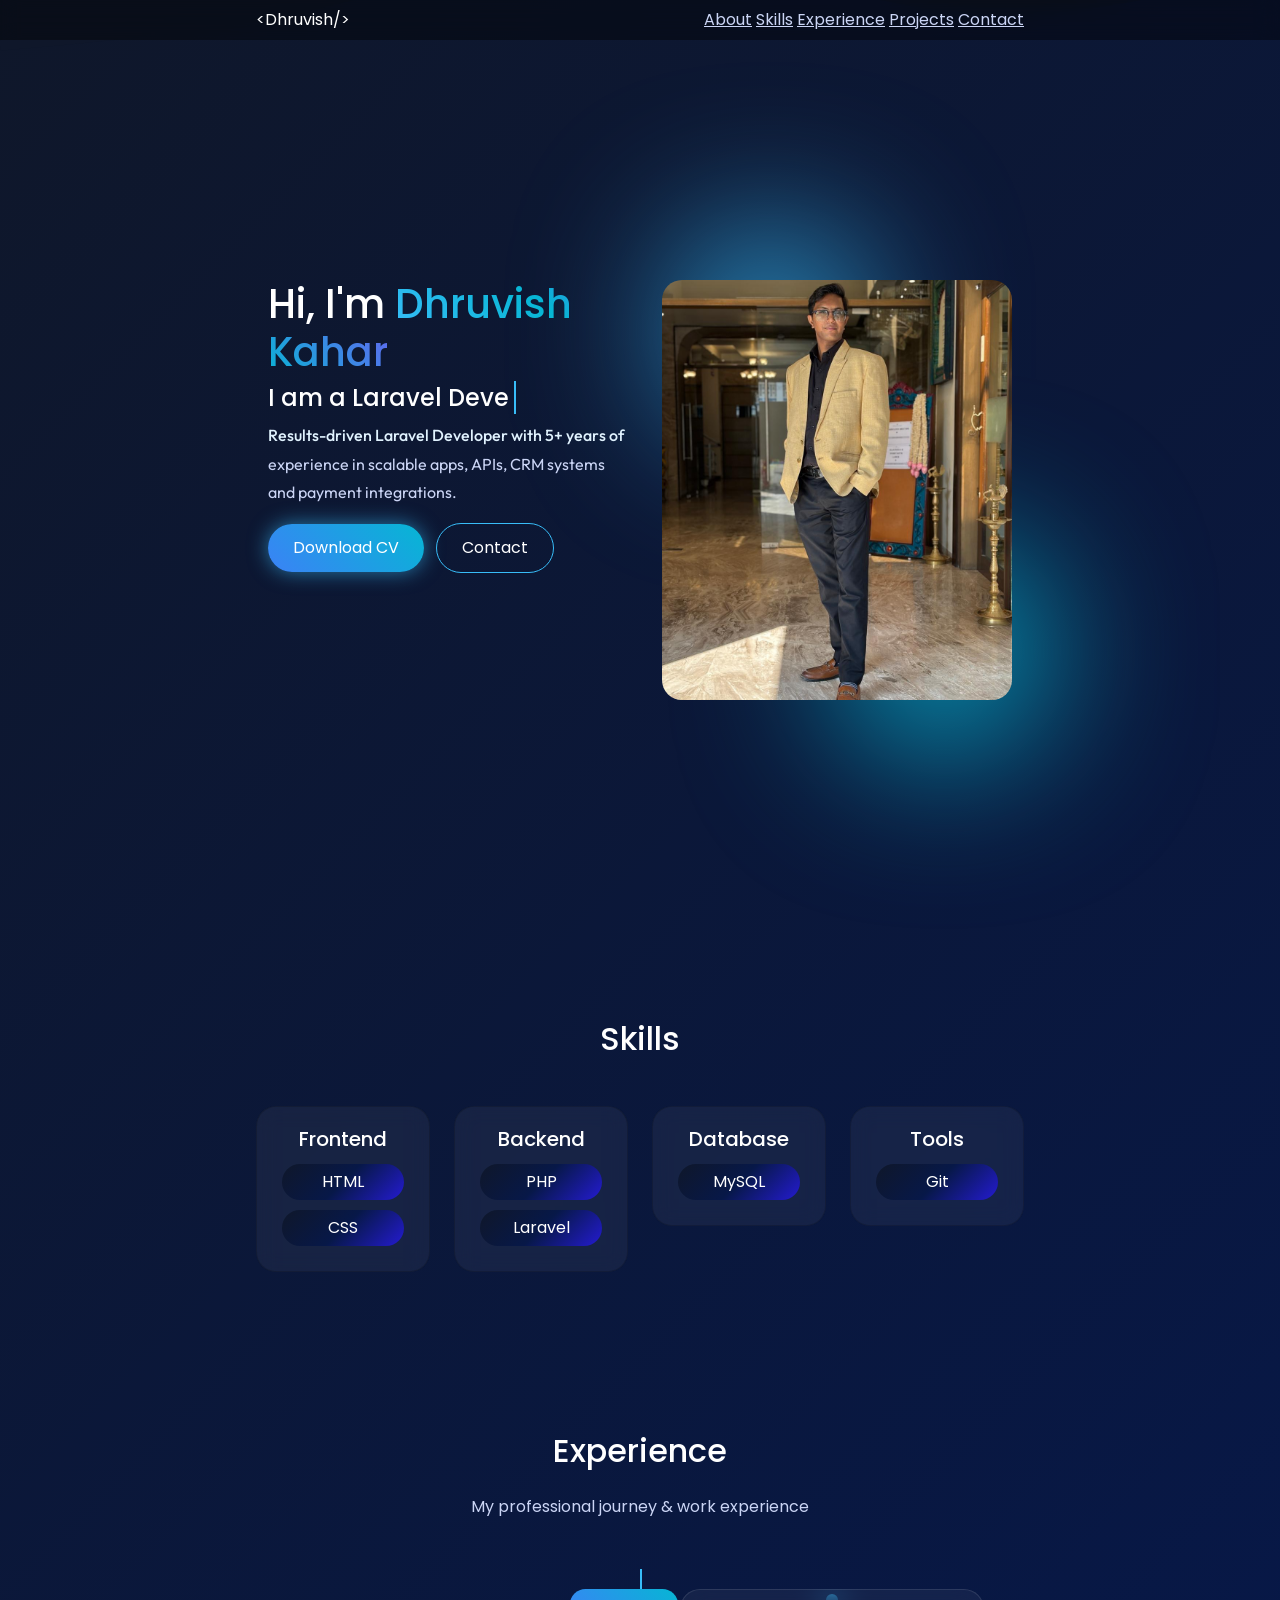
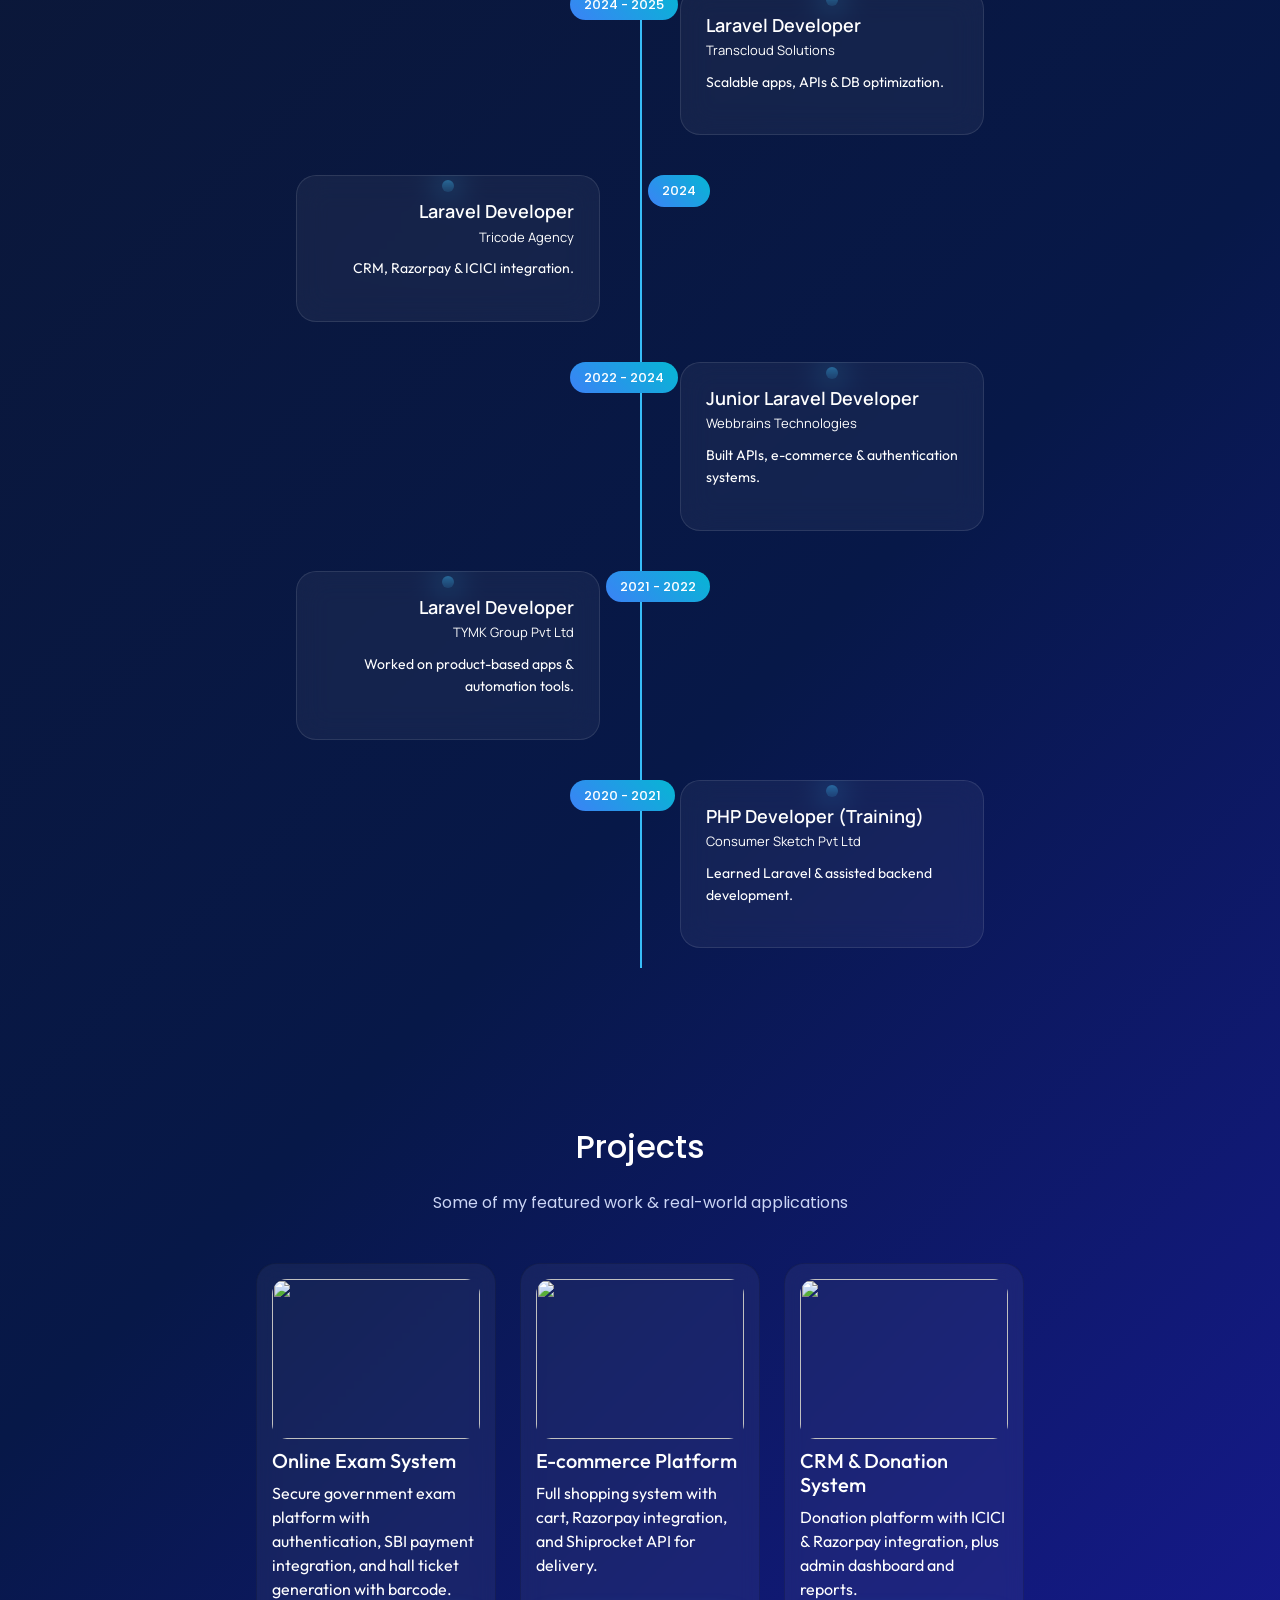
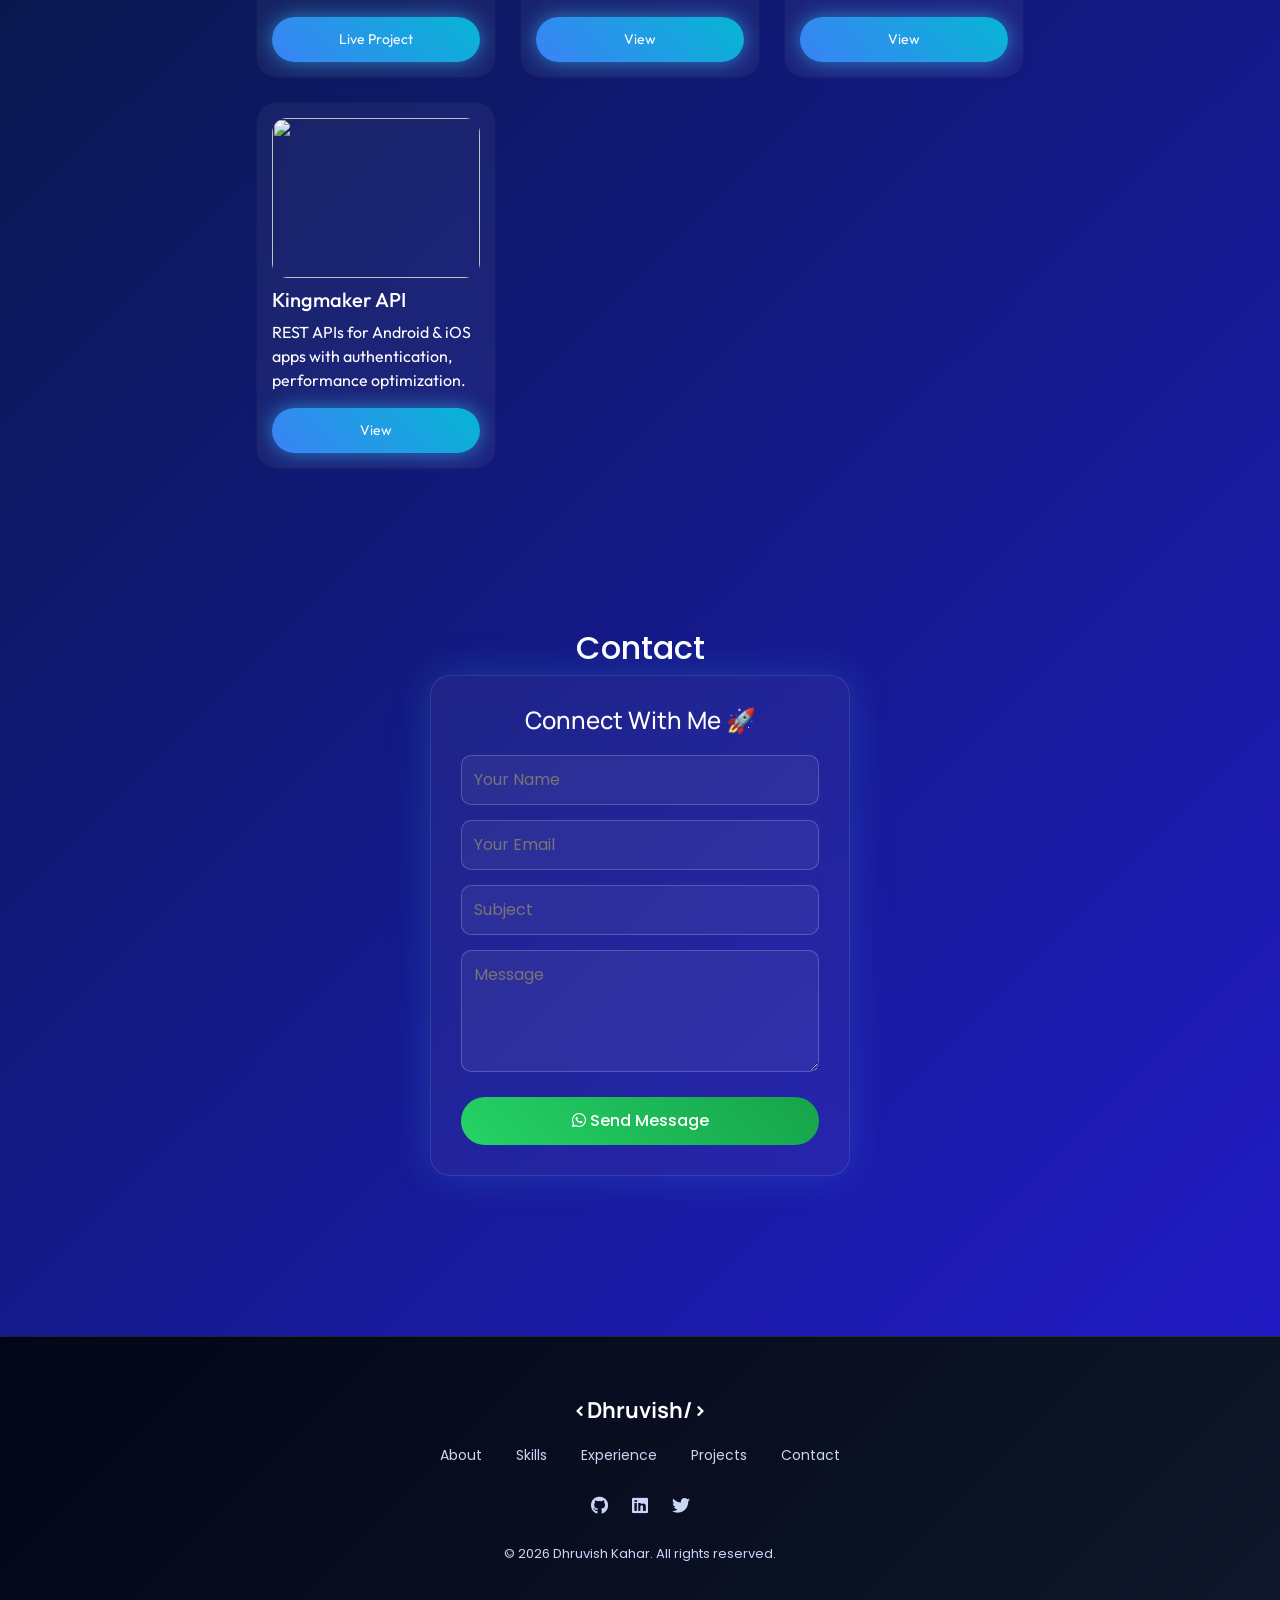
==== index.html @ 8d4c62a7 "Initial commit Created from https://vercel.com/new" ====
<!doctype html>
<html lang="en">
  <head>
    <meta charset="UTF-8" />
    <meta name="viewport" content="width=device-width, initial-scale=1.0" />
    <title>Dhruvish Kahar Portfolio</title>

    <link
      href="https://cdn.jsdelivr.net/npm/bootstrap@5.3.0/dist/css/bootstrap.min.css"
      rel="stylesheet"
    />
    <link
      href="https://fonts.googleapis.com/css2?family=Poppins:wght@300;400;600;700&family=Outfit:wght@300;400;500&display=swap"
      rel="stylesheet"
    />
    <link
      href="https://cdnjs.cloudflare.com/ajax/libs/font-awesome/6.5.0/css/all.min.css"
      rel="stylesheet"
    />
    <link
      href="https://fonts.googleapis.com/css2?family=Outfit:wght@300;400;600&family=Manrope:wght@400;600&display=swap"
      rel="stylesheet"
    />

    <style>
      /* SCROLLBAR */
      ::-webkit-scrollbar {
        width: 10px;
      }
      ::-webkit-scrollbar-track {
        background: #0f172a;
      }
      ::-webkit-scrollbar-thumb {
        background: linear-gradient(180deg, #38bdf8, #06b6d4);
        border-radius: 10px;
      }
      /* FORCE ALL TEXT WHITE */
      body,
      h1,
      h2,
      h3,
      h4,
      h5,
      h6,
      p,
      span,
      small,
      a {
        color: #ffffff !important;
      }

      /* Paragraph soft white */
      p {
        color: #cbd5f5 !important;
      }

      /* Small text (company etc) */
      small {
        color: #a5b4fc !important;
      }

      /* Links */
      a {
        color: #cbd5f5 !important;
      }

      a:hover {
        color: #38bdf8 !important;
      }

      /* Buttons text fix */
      button {
        color: #fff !important;
      }

      /* Bootstrap override */
      .card,
      .card * {
        color: #fff !important;
      }

      /* Skills tag */
      .skill-tag {
        color: #fff !important;
      }

      body {
        font-family: "Poppins", sans-serif;
        background: linear-gradient(135deg, #0f172a, #071848, #241bd1);
        color: #fff;
      }

      #particles-js {
        position: fixed;
        width: 100%;
        height: 100%;
        z-index: -1;
      }

      .content {
        padding-left: 20vw;
        padding-right: 20vw;
      }

      /* NAVBAR */
      .navbar {
        position: sticky;
        top: 0;
        z-index: 999;
        backdrop-filter: blur(10px);
        background: rgba(0, 0, 0, 0.4);
        padding-left: 20vw;
        padding-right: 20vw;
      }

      .navbar-nav {
        list-style: none;
        display: flex;
        gap: 20px;
      }
      .navbar a {
        color: #cbd5f5 !important;
      }
      .navbar a:hover {
        color: #38bdf8 !important;
      }

      /* HERO */
      .hero {
        min-height: 100vh;
        display: flex;
        align-items: center;
      }

      .gradient-text {
        background: linear-gradient(45deg, #38bdf8, #06b6d4, #6366f1);
        -webkit-background-clip: text;
        -webkit-text-fill-color: transparent;
      }

      .hero p {
        font-family: "Outfit", sans-serif;
        font-size: 16px;
        line-height: 1.8;
        color: #cbd5f5;
        max-width: 520px;
      }

      .hero p::first-line {
        color: #e0f2fe;
        font-weight: 500;
      }

      .hero p::before {
        content: "";
        position: absolute;
        left: -15px;
        top: 5px;
        width: 3px;
        height: 90%;
        background: linear-gradient(#38bdf8, transparent);
      }

      #typing-text {
        border-right: 2px solid #38bdf8;
        padding-right: 5px;
        animation: blink 0.7s infinite;
      }

      @keyframes blink {
        50% {
          border-color: transparent;
        }
      }

      .btn-main {
        background: linear-gradient(45deg, #3b82f6, #06b6d4);
        border: none;
        padding: 12px 25px;
        border-radius: 30px;
        box-shadow: 0 0 20px rgba(56, 189, 248, 0.6);
        transition: 0.3s;
      }

      .btn-main:hover {
        transform: scale(1.08);
        box-shadow: 0 0 30px rgba(56, 189, 248, 0.9);
      }

      .btn-outline {
        border: 1px solid #38bdf8;
        border-radius: 30px;
        padding: 12px 25px;
      }

      /* IMAGE */
      .profile-rect {
        width: 100%;
        max-width: 350px;
        max-height: 420px;
        border-radius: 20px;
        overflow: hidden;
        animation: float 4s ease-in-out infinite;
      }

      .profile-rect img {
        width: 100%;
        height: 100%;
        object-fit: cover;
      }

      @keyframes float {
        0%,
        100% {
          transform: translateY(0);
        }
        50% {
          transform: translateY(-10px);
        }
      }

      /* DECOR */
      .decor {
        position: absolute;
        border-radius: 50%;
        filter: blur(80px);
        z-index: -1;
      }
      .decor-1 {
        width: 180px;
        height: 180px;
        background: #38bdf8;
        top: -40px;
        left: 40px;
      }
      .decor-2 {
        width: 200px;
        height: 200px;
        background: #06b6d4;
        bottom: -50px;
        right: -20px;
      }

      .section {
        padding: 80px 0;
      }

      .card {
        background: rgba(255, 255, 255, 0.05);
        border-radius: 20px;
        padding: 20px;
        backdrop-filter: blur(10px);
        transition: 0.3s;
      }
      .card:hover {
        transform: translateY(-10px) scale(1.02);
      }

      .skill-tag {
        display: inline-block;
        margin: 5px;
        padding: 6px 12px;
        background: linear-gradient(135deg, #0f172a, #071848, #241bd1);
        border-radius: 20px;
      }

      #scrollTopBtn {
        position: fixed;
        bottom: 30px;
        right: 30px;
        background: linear-gradient(135deg, #0f172a, #071848, #241bd1);
        border: none;
        color: white;
        padding: 12px 16px;
        border-radius: 50%;
        display: none;
      }

      /* TIMELINE LINE */
      .timeline {
        position: relative;
        margin-top: 50px;
      }

      .timeline::before {
        content: "";
        position: absolute;
        left: 50%;
        width: 2px;
        height: 100%;
        background: #38bdf8;
      }

      /* ITEM */
      .timeline-item {
        position: relative;
        width: 50%;
        padding: 20px 40px;
      }

      /* LEFT */
      .timeline-item.left {
        left: 0;
        text-align: right;
      }

      /* RIGHT */
      .timeline-item.right {
        left: 50%;
      }

      /* YEAR BADGE */
      .timeline-year {
        position: absolute;
        top: 20px;
        background: linear-gradient(45deg, #3b82f6, #06b6d4);
        padding: 6px 14px;
        border-radius: 20px;
        font-size: 13px;
        font-weight: 500;
      }

      /* LEFT YEAR */
      .timeline-item.left .timeline-year {
        right: -70px;
      }

      /* RIGHT YEAR */
      .timeline-item.right .timeline-year {
        left: -70px;
      }

      /* DOT */
      .timeline-item::before {
        content: "";
        position: absolute;
        top: 25px;
        width: 12px;
        height: 12px;
        background: #38bdf8;
        border-radius: 50%;
        left: 50%;
        transform: translateX(-50%);
      }
      .timeline-item:hover .card {
        transform: scale(1.03);
        box-shadow: 0 0 25px rgba(56, 189, 248, 0.5);
      }
      /* EXPERIENCE CARD */
      .timeline .card {
        background: rgba(255, 255, 255, 0.05);
        border-radius: 20px;
        padding: 25px;
        backdrop-filter: blur(15px);
        border: 1px solid rgba(255, 255, 255, 0.1);
        transition: 0.4s ease;
        font-family: "Manrope", sans-serif;
      }

      /* Hover effect */
      .timeline .card:hover {
        transform: translateY(-10px) scale(1.02);
        box-shadow: 0 0 30px rgba(139, 92, 246, 0.4);
      }

      /* Title */
      .timeline .card h5 {
        font-weight: 600;
        font-size: 18px;
        margin-bottom: 5px;
      }

      /* Company */
      .timeline .card small {
        color: #a5b4fc;
        font-size: 13px;
      }

      /* Description */
      .timeline .card p {
        font-family: "Outfit", sans-serif;
        font-size: 14px;
        line-height: 1.6;
        color: #cbd5f5;
        margin-top: 10px;
      }
      .footer {
        background: linear-gradient(135deg, #020617, #0f172a);
        padding: 60px 20px 30px;
        margin-top: 80px;
        border-top: 1px solid rgba(255, 255, 255, 0.1);
      }

      /* LOGO */
      .footer-logo {
        font-family: "Manrope", sans-serif;
        font-weight: 700;
        font-size: 22px;
        color: #fff;
        margin-bottom: 20px;
      }

      .footer-logo span {
        color: #38bdf8;
      }

      /* LINKS */
      .footer-links {
        margin-bottom: 25px;
      }

      .footer-links a {
        margin: 0 15px;
        color: #cbd5f5;
        text-decoration: none;
        font-size: 14px;
        transition: 0.3s;
      }

      .footer-links a:hover {
        color: #38bdf8;
      }

      /* SOCIAL */
      .footer-social a {
        margin: 0 10px;
        font-size: 18px;
        color: #cbd5f5;
        transition: 0.3s;
      }

      .footer-social a:hover {
        color: #38bdf8;
        transform: translateY(-3px);
      }

      /* COPYRIGHT */
      .footer-copy {
        margin-top: 25px;
        font-size: 13px;
        color: #94a3b8;
      }

      .contact-section {
        margin-top: 120px;
        position: relative;
        padding-top: 120px;
        background: linear-gradient(135deg, #0f172a, #071848, #090374);
        z-index: 1;
      }
      .curve-top {
        position: absolute;
        top: -120px;
        left: 0;
        width: 100%;
        z-index: -1; /* MOST IMPORTANT */
      }

      /* CARD */
      .contact-card {
        max-width: 420px;
        margin: auto;
        padding: 30px;
        border-radius: 20px;
        background: rgba(255, 255, 255, 0.05);
        backdrop-filter: blur(15px);
        border: 1px solid rgba(255, 255, 255, 0.1);
        box-shadow: 0 0 40px rgba(56, 189, 248, 0.2);
        text-align: center;
      }

      /* TITLE */
      .contact-card h4 {
        margin-bottom: 20px;
        font-family: "Manrope", sans-serif;
      }

      /* INPUT */
      .input-group {
        margin-bottom: 15px;
      }

      .input-group input,
      .input-group textarea {
        width: 100%;
        padding: 12px;
        border-radius: 10px;
        border: 1px solid rgba(255, 255, 255, 0.2);
        background: rgba(255, 255, 255, 0.05);
        color: #fff;
        outline: none;
        transition: 0.3s;
      }

      /* FOCUS EFFECT */
      .input-group input:focus,
      .input-group textarea:focus {
        border-color: #38bdf8;
        box-shadow: 0 0 10px rgba(56, 189, 248, 0.5);
      }

      /* BUTTON */
      .btn-send {
        width: 100%;
        padding: 12px;
        border-radius: 30px;
        border: none;
        background: linear-gradient(45deg, #25d366, #16a34a);
        color: #fff;
        font-weight: 500;
        margin-top: 10px;
        transition: 0.3s;
      }

      .btn-send:hover {
        transform: scale(1.05);
        box-shadow: 0 0 20px rgba(37, 211, 102, 0.6);
      }
      .project-card {
        border-radius: 20px;
        padding: 15px;
        transition: 0.3s;
        font-family: "Outfit", sans-serif;
        display: flex;
        flex-direction: column;
      }

      .project-card:hover {
        transform: translateY(-8px);
        box-shadow: 0 0 20px rgba(56, 189, 248, 0.4);
      }

      .project-img {
        width: 100%;
        height: 160px;
        object-fit: cover;
        border-radius: 15px;
        margin-bottom: 10px;
      }
      @media (max-width: 992px) {
        .content {
          padding: 15px;
        }
      }
    </style>
  </head>

  <body>
    <div id="particles-js"></div>

    <!-- <nav class="navbar navbar-expand-lg">
      <a class="navbar-brand text-white fw-bold" href="#">&lt;Dhruvish /&gt;</a>
      <ul class="navbar-nav ms-auto">
        <li><a href="#about" class="nav-link">About</a></li>
        <li><a href="#skills" class="nav-link">Skills</a></li>
        <li><a href="#projects" class="nav-link">Projects</a></li>
        <li><a href="#contact" class="nav-link">Contact</a></li>
      </ul>
    </nav> -->

    <nav class="navbar custom-navbar">
      <!-- CENTER LOGO -->
      <div class="logo-center" id="logoToggle">
        &lt;<span>Dhruvish</span>/&gt;
      </div>

      <!-- RIGHT MENU -->
      <div class="nav-menu" id="navMenu">
        <a href="#about">About</a>
        <a href="#skills">Skills</a>
        <a href="#experience">Experience</a>
        <a href="#projects">Projects</a>
        <a href="#contact">Contact</a>
      </div>
    </nav>
    <div class="content">
      <section id="about" class="hero container">
        <div class="row align-items-center align-items-stretch">
          <div class="col-md-6">
            <h1>Hi, I'm <span class="gradient-text">Dhruvish Kahar</span></h1>
            <h4>I am a <span id="typing-text"></span></h4>
            <p>
              Results-driven Laravel Developer with 5+ years of experience in
              scalable apps, APIs, CRM systems and payment integrations.
            </p>
            <button class="btn btn-main me-2">Download CV</button>
            <button class="btn btn-outline">Contact</button>
          </div>

          <div class="col-md-6 d-flex justify-content-end position-relative">
            <div class="decor decor-1"></div>
            <div class="profile-rect">
              <img src="your-photo.jpg" />
            </div>
            <div class="decor decor-2"></div>
          </div>
        </div>
      </section>
      <section id="skills" class="section container text-center">
        <h2>Skills</h2>
        <div class="row mt-5">
          <div class="col-md-3">
            <div class="card">
              <h5>Frontend</h5>
              <span class="skill-tag">HTML</span
              ><span class="skill-tag">CSS</span>
            </div>
          </div>
          <div class="col-md-3">
            <div class="card">
              <h5>Backend</h5>
              <span class="skill-tag">PHP</span
              ><span class="skill-tag">Laravel</span>
            </div>
          </div>
          <div class="col-md-3">
            <div class="card">
              <h5>Database</h5>
              <span class="skill-tag">MySQL</span>
            </div>
          </div>
          <div class="col-md-3">
            <div class="card">
              <h5>Tools</h5>
              <span class="skill-tag">Git</span>
            </div>
          </div>
        </div>
      </section>
      <!-- EXPERIENCE SECTION -->
      <section id="experience" class="section container">
        <h2 class="text-center mb-4">Experience</h2>
        <p class="text-center mb-5" style="color: #cbd5f5">
          My professional journey & work experience
        </p>

        <div class="timeline">
          <!-- LATEST -->
          <div class="timeline-item right">
            <div class="timeline-year">2024 - 2025</div>
            <div class="card">
              <h5>Laravel Developer</h5>
              <small>Transcloud Solutions</small>
              <p>Scalable apps, APIs & DB optimization.</p>
            </div>
          </div>

          <div class="timeline-item left">
            <div class="timeline-year">2024</div>
            <div class="card">
              <h5>Laravel Developer</h5>
              <small>Tricode Agency</small>
              <p>CRM, Razorpay & ICICI integration.</p>
            </div>
          </div>

          <div class="timeline-item right">
            <div class="timeline-year">2022 - 2024</div>
            <div class="card">
              <h5>Junior Laravel Developer</h5>
              <small>Webbrains Technologies</small>
              <p>Built APIs, e-commerce & authentication systems.</p>
            </div>
          </div>

          <div class="timeline-item left">
            <div class="timeline-year">2021 - 2022</div>
            <div class="card">
              <h5>Laravel Developer</h5>
              <small>TYMK Group Pvt Ltd</small>
              <p>Worked on product-based apps & automation tools.</p>
            </div>
          </div>

          <!-- OLDEST -->
          <div class="timeline-item right">
            <div class="timeline-year">2020 - 2021</div>
            <div class="card">
              <h5>PHP Developer (Training)</h5>
              <small>Consumer Sketch Pvt Ltd</small>
              <p>Learned Laravel & assisted backend development.</p>
            </div>
          </div>
        </div>
      </section>

      <section id="projects" class="section container">
        <h2 class="text-center mb-4">Projects</h2>
        <p class="text-center mb-5" style="color: #cbd5f5">
          Some of my featured work & real-world applications
        </p>

        <div class="row g-4">
          <!-- Project 1 -->
          <div class="col-md-4">
            <div class="project-card card h-100">
              <img
                src="https://via.placeholder.com/400x200"
                class="project-img"
              />
              <h5>Online Exam System</h5>
              <p>
                Secure government exam platform with authentication, SBI payment
                integration, and hall ticket generation with barcode.
              </p>
              <a
                href="https://ccc.vnsgu.ac.in"
                target="_blank"
                class="btn btn-sm btn-main mt-auto"
              >
                Live Project
              </a>
            </div>
          </div>

          <!-- Project 2 -->
          <div class="col-md-4">
            <div class="project-card card h-100">
              <img
                src="https://via.placeholder.com/400x200"
                class="project-img"
              />
              <h5>E-commerce Platform</h5>
              <p>
                Full shopping system with cart, Razorpay integration, and
                Shiprocket API for delivery.
              </p>
              <a href="#" class="btn btn-sm btn-main mt-auto">View</a>
            </div>
          </div>

          <!-- Project 3 -->
          <div class="col-md-4">
            <div class="project-card card h-100">
              <img
                src="https://via.placeholder.com/400x200"
                class="project-img"
              />
              <h5>CRM & Donation System</h5>
              <p>
                Donation platform with ICICI & Razorpay integration, plus admin
                dashboard and reports.
              </p>
              <a href="#" class="btn btn-sm btn-main mt-auto">View</a>
            </div>
          </div>

          <!-- Project 4 -->
          <div class="col-md-4">
            <div class="project-card card h-100">
              <img
                src="https://via.placeholder.com/400x200"
                class="project-img"
              />
              <h5>Kingmaker API</h5>
              <p>
                REST APIs for Android & iOS apps with authentication,
                performance optimization.
              </p>
              <a href="#" class="btn btn-sm btn-main mt-auto">View</a>
            </div>
          </div>
        </div>
      </section>
      <section id="contact" class="section text-center">
        <div class="curve-top">
          <svg viewBox="0 0 1440 320">
            <path
              fill="#0f172a"
              fill-opacity="1"
              d="M0,192L60,186.7C120,181,240,171,360,144C480,117,600,75,720,80C840,85,960,139,1080,149.3C1200,160,1320,128,1380,112L1440,96L1440,0L0,0Z"
            ></path>
          </svg>
        </div>
        <h2>Contact</h2>
        <div class="contact-card">
          <h4>Connect With Me 🚀</h4>

          <div class="input-group">
            <input type="text" placeholder="Your Name" />
          </div>

          <div class="input-group">
            <input type="email" placeholder="Your Email" />
          </div>

          <div class="input-group">
            <input type="text" placeholder="Subject" />
          </div>

          <div class="input-group">
            <textarea rows="4" placeholder="Message"></textarea>
          </div>

          <button class="btn-send">
            <i class="fab fa-whatsapp"></i> Send Message
          </button>
        </div>
      </section>
    </div>

    <button id="scrollTopBtn">↑</button>
    <footer class="footer">
      <div class="footer-content text-center">
        <!-- LOGO -->
        <h3 class="footer-logo">&lt;<span>Dhruvish</span>/&gt;</h3>

        <!-- NAV LINKS -->
        <div class="footer-links">
          <a href="#about">About</a>
          <a href="#skills">Skills</a>
          <a href="#experience">Experience</a>
          <a href="#projects">Projects</a>
          <a href="#contact">Contact</a>
        </div>

        <!-- SOCIAL ICONS -->
        <div class="footer-social">
          <a href="#"><i class="fab fa-github"></i></a>
          <a href="#"><i class="fab fa-linkedin"></i></a>
          <a href="#"><i class="fab fa-twitter"></i></a>
        </div>

        <!-- COPYRIGHT -->
        <p class="footer-copy">© 2026 Dhruvish Kahar. All rights reserved.</p>
      </div>
    </footer>

    <script>
      const texts = [
        "Laravel Developer",
        "Full Stack Developer",
        "API Specialist",
      ];
      let i = 0,
        j = 0,
        isDeleting = false;
      function type() {
        let current = texts[i];
        if (!isDeleting) {
          document.getElementById("typing-text").innerHTML = current.substring(
            0,
            j++,
          );
          if (j > current.length) {
            isDeleting = true;
            setTimeout(type, 1000);
            return;
          }
        } else {
          document.getElementById("typing-text").innerHTML = current.substring(
            0,
            j--,
          );
          if (j < 0) {
            isDeleting = false;
            i = (i + 1) % texts.length;
          }
        }
        setTimeout(type, isDeleting ? 50 : 100);
      }
      type();

      const btn = document.getElementById("scrollTopBtn");
      window.onscroll = () =>
        (btn.style.display =
          document.documentElement.scrollTop > 200 ? "block" : "none");
      btn.onclick = () => window.scrollTo({ top: 0, behavior: "smooth" });
    </script>

    <script src="https://cdn.jsdelivr.net/npm/particles.js"></script>
    <script>
      particlesJS("particles-js", {
        particles: {
          number: { value: 100 },
          size: { value: 3 },
          move: { speed: 2 },
          line_linked: { enable: true },
          color: { value: "#38bdf8" },
        },
      });
    </script>
  </body>
</html>
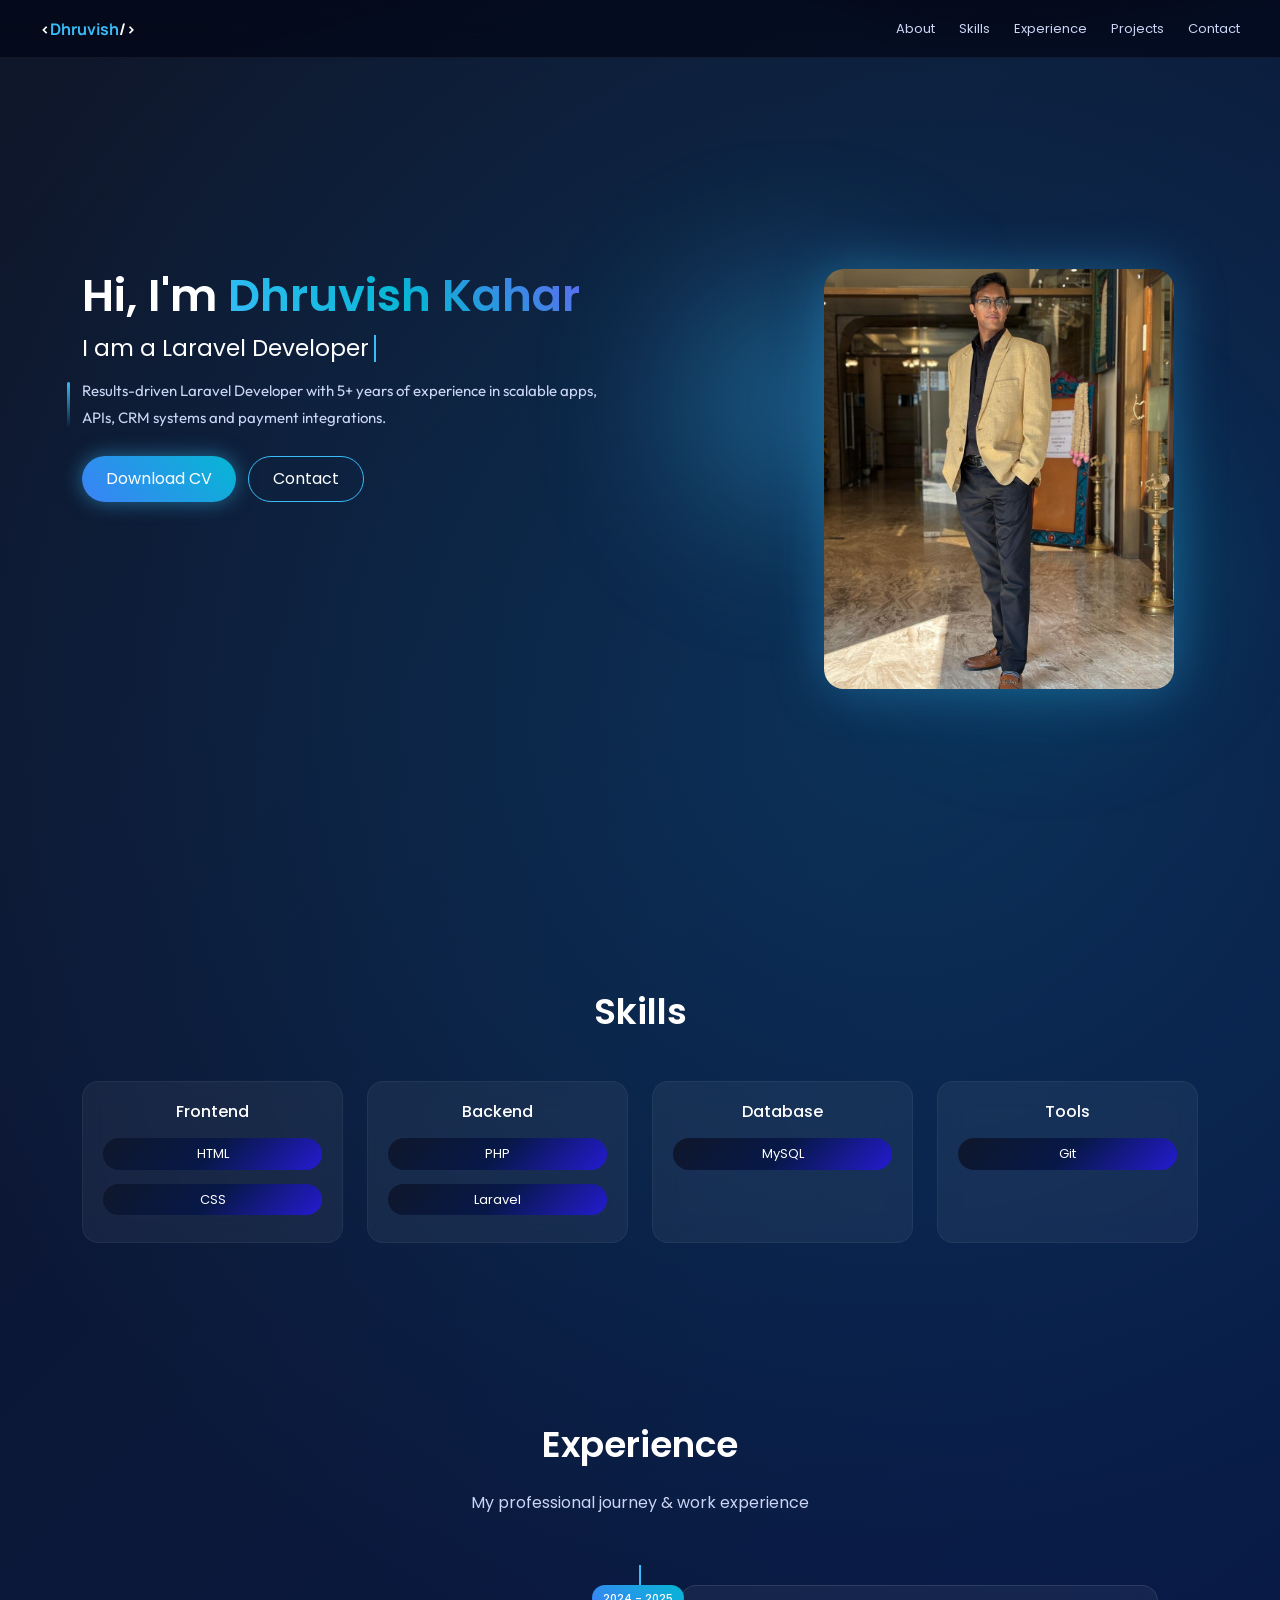
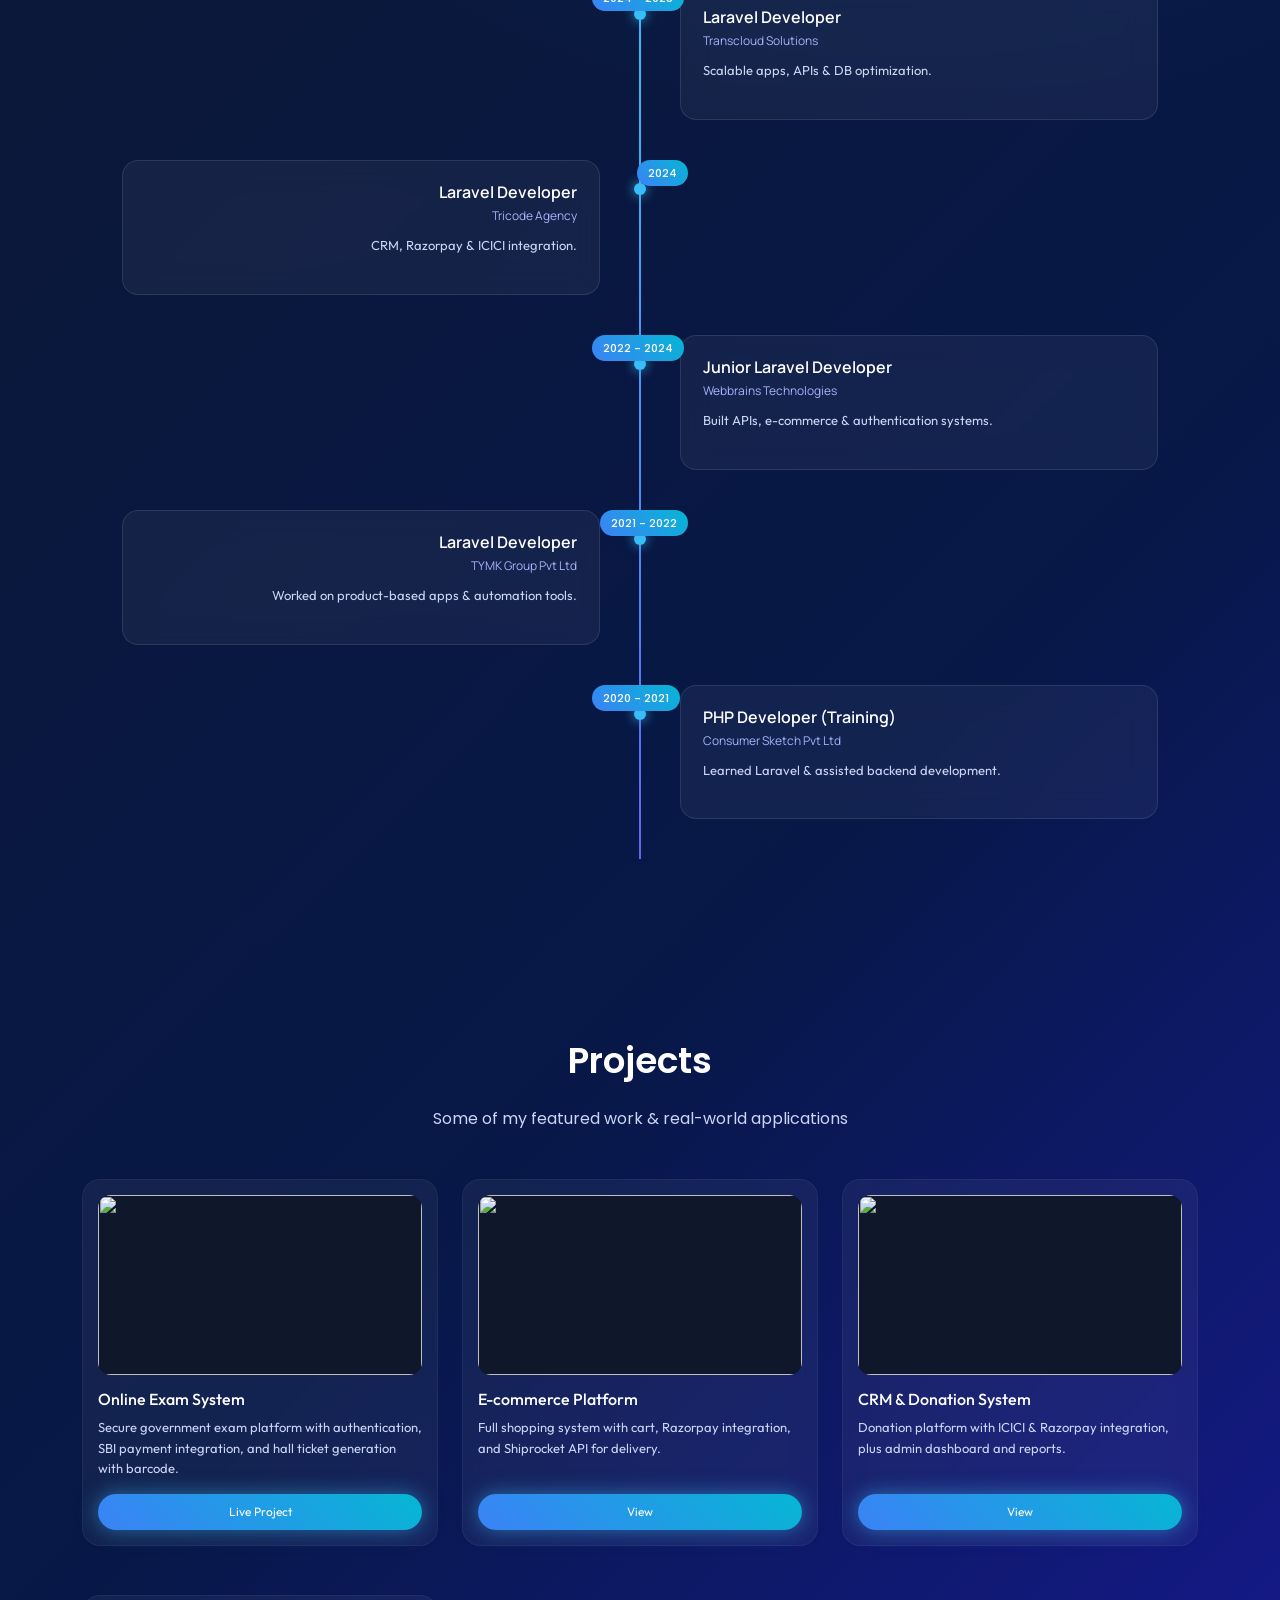
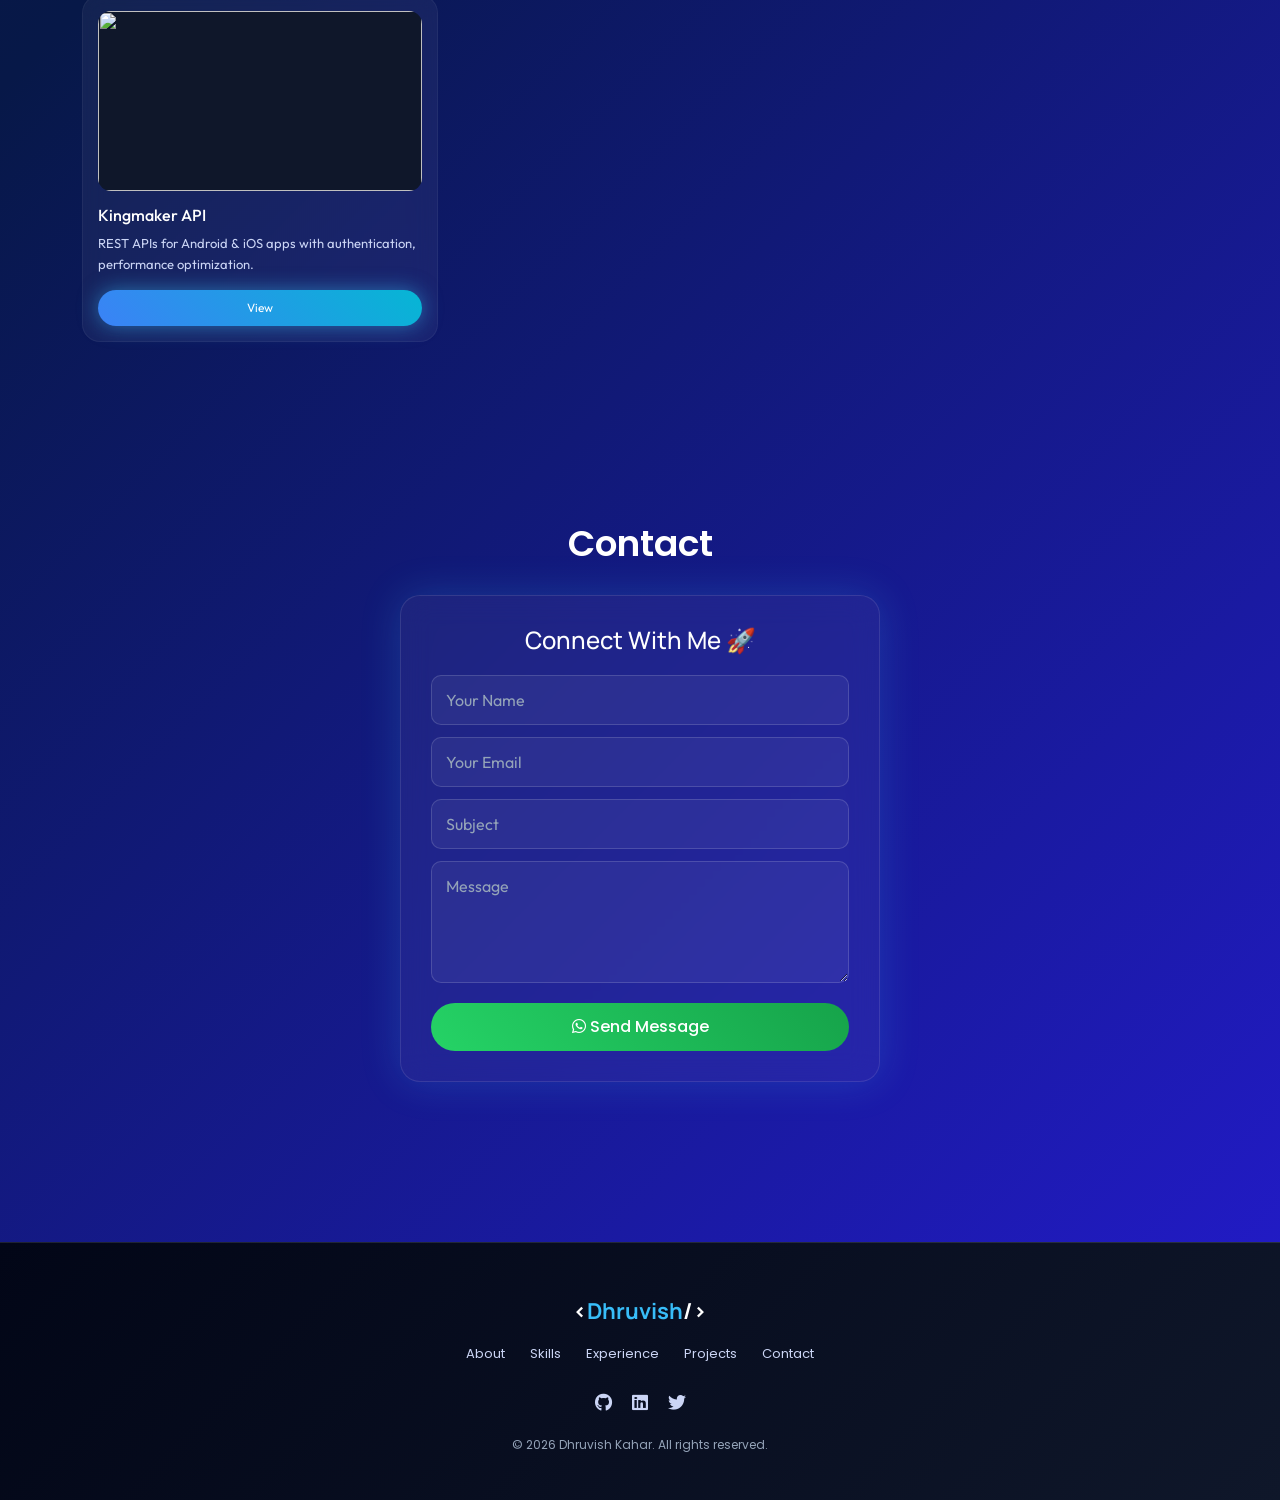
==== commit fb771d90: "new responsive css are added" ====
--- a/index.html
+++ b/index.html
@@ -1,551 +1,1440 @@
 <!doctype html>
 <html lang="en">
-  <head>
+
+<head>
     <meta charset="UTF-8" />
     <meta name="viewport" content="width=device-width, initial-scale=1.0" />
     <title>Dhruvish Kahar Portfolio</title>
 
+    <link href="https://cdn.jsdelivr.net/npm/bootstrap@5.3.0/dist/css/bootstrap.min.css" rel="stylesheet" />
     <link
-      href="https://cdn.jsdelivr.net/npm/bootstrap@5.3.0/dist/css/bootstrap.min.css"
-      rel="stylesheet"
-    />
+        href="https://fonts.googleapis.com/css2?family=Poppins:wght@300;400;600;700&family=Outfit:wght@300;400;500&display=swap"
+        rel="stylesheet" />
+    <link href="https://cdnjs.cloudflare.com/ajax/libs/font-awesome/6.5.0/css/all.min.css" rel="stylesheet" />
     <link
-      href="https://fonts.googleapis.com/css2?family=Poppins:wght@300;400;600;700&family=Outfit:wght@300;400;500&display=swap"
-      rel="stylesheet"
-    />
-    <link
-      href="https://cdnjs.cloudflare.com/ajax/libs/font-awesome/6.5.0/css/all.min.css"
-      rel="stylesheet"
-    />
-    <link
-      href="https://fonts.googleapis.com/css2?family=Outfit:wght@300;400;600&family=Manrope:wght@400;600&display=swap"
-      rel="stylesheet"
-    />
-
+        href="https://fonts.googleapis.com/css2?family=Outfit:wght@300;400;600&family=Manrope:wght@400;600&display=swap"
+        rel="stylesheet" />
     <style>
-      /* SCROLLBAR */
-      ::-webkit-scrollbar {
-        width: 10px;
-      }
-      ::-webkit-scrollbar-track {
-        background: #0f172a;
-      }
-      ::-webkit-scrollbar-thumb {
-        background: linear-gradient(180deg, #38bdf8, #06b6d4);
-        border-radius: 10px;
-      }
-      /* FORCE ALL TEXT WHITE */
-      body,
-      h1,
-      h2,
-      h3,
-      h4,
-      h5,
-      h6,
-      p,
-      span,
-      small,
-      a {
-        color: #ffffff !important;
-      }
-
-      /* Paragraph soft white */
-      p {
-        color: #cbd5f5 !important;
-      }
-
-      /* Small text (company etc) */
-      small {
-        color: #a5b4fc !important;
-      }
-
-      /* Links */
-      a {
-        color: #cbd5f5 !important;
-      }
-
-      a:hover {
-        color: #38bdf8 !important;
-      }
-
-      /* Buttons text fix */
-      button {
-        color: #fff !important;
-      }
-
-      /* Bootstrap override */
-      .card,
-      .card * {
-        color: #fff !important;
-      }
-
-      /* Skills tag */
-      .skill-tag {
-        color: #fff !important;
-      }
-
-      body {
-        font-family: "Poppins", sans-serif;
-        background: linear-gradient(135deg, #0f172a, #071848, #241bd1);
-        color: #fff;
-      }
-
-      #particles-js {
-        position: fixed;
-        width: 100%;
-        height: 100%;
-        z-index: -1;
-      }
-
-      .content {
-        padding-left: 20vw;
-        padding-right: 20vw;
-      }
-
-      /* NAVBAR */
-      .navbar {
-        position: sticky;
-        top: 0;
-        z-index: 999;
-        backdrop-filter: blur(10px);
-        background: rgba(0, 0, 0, 0.4);
-        padding-left: 20vw;
-        padding-right: 20vw;
-      }
-
-      .navbar-nav {
-        list-style: none;
-        display: flex;
-        gap: 20px;
-      }
-      .navbar a {
-        color: #cbd5f5 !important;
-      }
-      .navbar a:hover {
-        color: #38bdf8 !important;
-      }
-
-      /* HERO */
-      .hero {
-        min-height: 100vh;
-        display: flex;
-        align-items: center;
-      }
-
-      .gradient-text {
-        background: linear-gradient(45deg, #38bdf8, #06b6d4, #6366f1);
-        -webkit-background-clip: text;
-        -webkit-text-fill-color: transparent;
-      }
-
-      .hero p {
-        font-family: "Outfit", sans-serif;
-        font-size: 16px;
-        line-height: 1.8;
-        color: #cbd5f5;
-        max-width: 520px;
-      }
-
-      .hero p::first-line {
-        color: #e0f2fe;
-        font-weight: 500;
-      }
-
-      .hero p::before {
-        content: "";
-        position: absolute;
-        left: -15px;
-        top: 5px;
-        width: 3px;
-        height: 90%;
-        background: linear-gradient(#38bdf8, transparent);
-      }
-
-      #typing-text {
-        border-right: 2px solid #38bdf8;
-        padding-right: 5px;
-        animation: blink 0.7s infinite;
-      }
-
-      @keyframes blink {
-        50% {
-          border-color: transparent;
-        }
-      }
-
-      .btn-main {
-        background: linear-gradient(45deg, #3b82f6, #06b6d4);
-        border: none;
-        padding: 12px 25px;
-        border-radius: 30px;
-        box-shadow: 0 0 20px rgba(56, 189, 248, 0.6);
-        transition: 0.3s;
-      }
-
-      .btn-main:hover {
-        transform: scale(1.08);
-        box-shadow: 0 0 30px rgba(56, 189, 248, 0.9);
-      }
-
-      .btn-outline {
-        border: 1px solid #38bdf8;
-        border-radius: 30px;
-        padding: 12px 25px;
-      }
-
-      /* IMAGE */
-      .profile-rect {
-        width: 100%;
-        max-width: 350px;
-        max-height: 420px;
-        border-radius: 20px;
-        overflow: hidden;
-        animation: float 4s ease-in-out infinite;
-      }
-
-      .profile-rect img {
-        width: 100%;
-        height: 100%;
-        object-fit: cover;
-      }
-
-      @keyframes float {
-        0%,
-        100% {
-          transform: translateY(0);
-        }
-        50% {
-          transform: translateY(-10px);
-        }
-      }
-
-      /* DECOR */
-      .decor {
-        position: absolute;
-        border-radius: 50%;
-        filter: blur(80px);
-        z-index: -1;
-      }
-      .decor-1 {
-        width: 180px;
-        height: 180px;
-        background: #38bdf8;
-        top: -40px;
-        left: 40px;
-      }
-      .decor-2 {
-        width: 200px;
-        height: 200px;
-        background: #06b6d4;
-        bottom: -50px;
-        right: -20px;
-      }
-
-      .section {
-        padding: 80px 0;
-      }
-
-      .card {
-        background: rgba(255, 255, 255, 0.05);
-        border-radius: 20px;
-        padding: 20px;
-        backdrop-filter: blur(10px);
-        transition: 0.3s;
-      }
-      .card:hover {
-        transform: translateY(-10px) scale(1.02);
-      }
-
-      .skill-tag {
-        display: inline-block;
-        margin: 5px;
-        padding: 6px 12px;
-        background: linear-gradient(135deg, #0f172a, #071848, #241bd1);
-        border-radius: 20px;
-      }
-
-      #scrollTopBtn {
-        position: fixed;
-        bottom: 30px;
-        right: 30px;
-        background: linear-gradient(135deg, #0f172a, #071848, #241bd1);
-        border: none;
-        color: white;
-        padding: 12px 16px;
-        border-radius: 50%;
-        display: none;
-      }
-
-      /* TIMELINE LINE */
-      .timeline {
-        position: relative;
-        margin-top: 50px;
-      }
-
-      .timeline::before {
-        content: "";
-        position: absolute;
-        left: 50%;
-        width: 2px;
-        height: 100%;
-        background: #38bdf8;
-      }
-
-      /* ITEM */
-      .timeline-item {
-        position: relative;
-        width: 50%;
-        padding: 20px 40px;
-      }
-
-      /* LEFT */
-      .timeline-item.left {
-        left: 0;
-        text-align: right;
-      }
-
-      /* RIGHT */
-      .timeline-item.right {
-        left: 50%;
-      }
-
-      /* YEAR BADGE */
-      .timeline-year {
-        position: absolute;
-        top: 20px;
-        background: linear-gradient(45deg, #3b82f6, #06b6d4);
-        padding: 6px 14px;
-        border-radius: 20px;
-        font-size: 13px;
-        font-weight: 500;
-      }
-
-      /* LEFT YEAR */
-      .timeline-item.left .timeline-year {
-        right: -70px;
-      }
-
-      /* RIGHT YEAR */
-      .timeline-item.right .timeline-year {
-        left: -70px;
-      }
-
-      /* DOT */
-      .timeline-item::before {
-        content: "";
-        position: absolute;
-        top: 25px;
-        width: 12px;
-        height: 12px;
-        background: #38bdf8;
-        border-radius: 50%;
-        left: 50%;
-        transform: translateX(-50%);
-      }
-      .timeline-item:hover .card {
-        transform: scale(1.03);
-        box-shadow: 0 0 25px rgba(56, 189, 248, 0.5);
-      }
-      /* EXPERIENCE CARD */
-      .timeline .card {
-        background: rgba(255, 255, 255, 0.05);
-        border-radius: 20px;
-        padding: 25px;
-        backdrop-filter: blur(15px);
-        border: 1px solid rgba(255, 255, 255, 0.1);
-        transition: 0.4s ease;
-        font-family: "Manrope", sans-serif;
-      }
-
-      /* Hover effect */
-      .timeline .card:hover {
-        transform: translateY(-10px) scale(1.02);
-        box-shadow: 0 0 30px rgba(139, 92, 246, 0.4);
-      }
-
-      /* Title */
-      .timeline .card h5 {
-        font-weight: 600;
-        font-size: 18px;
-        margin-bottom: 5px;
-      }
-
-      /* Company */
-      .timeline .card small {
-        color: #a5b4fc;
-        font-size: 13px;
-      }
-
-      /* Description */
-      .timeline .card p {
-        font-family: "Outfit", sans-serif;
-        font-size: 14px;
-        line-height: 1.6;
-        color: #cbd5f5;
-        margin-top: 10px;
-      }
-      .footer {
-        background: linear-gradient(135deg, #020617, #0f172a);
-        padding: 60px 20px 30px;
-        margin-top: 80px;
-        border-top: 1px solid rgba(255, 255, 255, 0.1);
-      }
-
-      /* LOGO */
-      .footer-logo {
-        font-family: "Manrope", sans-serif;
-        font-weight: 700;
-        font-size: 22px;
-        color: #fff;
-        margin-bottom: 20px;
-      }
-
-      .footer-logo span {
-        color: #38bdf8;
-      }
-
-      /* LINKS */
-      .footer-links {
-        margin-bottom: 25px;
-      }
-
-      .footer-links a {
-        margin: 0 15px;
-        color: #cbd5f5;
-        text-decoration: none;
-        font-size: 14px;
-        transition: 0.3s;
-      }
-
-      .footer-links a:hover {
-        color: #38bdf8;
-      }
-
-      /* SOCIAL */
-      .footer-social a {
-        margin: 0 10px;
-        font-size: 18px;
-        color: #cbd5f5;
-        transition: 0.3s;
-      }
-
-      .footer-social a:hover {
-        color: #38bdf8;
-        transform: translateY(-3px);
-      }
-
-      /* COPYRIGHT */
-      .footer-copy {
-        margin-top: 25px;
-        font-size: 13px;
-        color: #94a3b8;
-      }
-
-      .contact-section {
-        margin-top: 120px;
-        position: relative;
-        padding-top: 120px;
-        background: linear-gradient(135deg, #0f172a, #071848, #090374);
-        z-index: 1;
-      }
-      .curve-top {
-        position: absolute;
-        top: -120px;
-        left: 0;
-        width: 100%;
-        z-index: -1; /* MOST IMPORTANT */
-      }
-
-      /* CARD */
-      .contact-card {
-        max-width: 420px;
-        margin: auto;
-        padding: 30px;
-        border-radius: 20px;
-        background: rgba(255, 255, 255, 0.05);
-        backdrop-filter: blur(15px);
-        border: 1px solid rgba(255, 255, 255, 0.1);
-        box-shadow: 0 0 40px rgba(56, 189, 248, 0.2);
-        text-align: center;
-      }
-
-      /* TITLE */
-      .contact-card h4 {
-        margin-bottom: 20px;
-        font-family: "Manrope", sans-serif;
-      }
-
-      /* INPUT */
-      .input-group {
-        margin-bottom: 15px;
-      }
-
-      .input-group input,
-      .input-group textarea {
-        width: 100%;
-        padding: 12px;
-        border-radius: 10px;
-        border: 1px solid rgba(255, 255, 255, 0.2);
-        background: rgba(255, 255, 255, 0.05);
-        color: #fff;
-        outline: none;
-        transition: 0.3s;
-      }
-
-      /* FOCUS EFFECT */
-      .input-group input:focus,
-      .input-group textarea:focus {
-        border-color: #38bdf8;
-        box-shadow: 0 0 10px rgba(56, 189, 248, 0.5);
-      }
-
-      /* BUTTON */
-      .btn-send {
-        width: 100%;
-        padding: 12px;
-        border-radius: 30px;
-        border: none;
-        background: linear-gradient(45deg, #25d366, #16a34a);
-        color: #fff;
-        font-weight: 500;
-        margin-top: 10px;
-        transition: 0.3s;
-      }
-
-      .btn-send:hover {
-        transform: scale(1.05);
-        box-shadow: 0 0 20px rgba(37, 211, 102, 0.6);
-      }
-      .project-card {
-        border-radius: 20px;
-        padding: 15px;
-        transition: 0.3s;
-        font-family: "Outfit", sans-serif;
-        display: flex;
-        flex-direction: column;
-      }
-
-      .project-card:hover {
-        transform: translateY(-8px);
-        box-shadow: 0 0 20px rgba(56, 189, 248, 0.4);
-      }
-
-      .project-img {
-        width: 100%;
-        height: 160px;
-        object-fit: cover;
-        border-radius: 15px;
-        margin-bottom: 10px;
-      }
-      @media (max-width: 992px) {
+        /* =========================================================
+   GLOBAL RESET
+========================================================= */
+
+        * {
+            margin: 0;
+            padding: 0;
+            box-sizing: border-box;
+        }
+
+        html {
+            scroll-behavior: smooth;
+            scroll-padding-top: 70px;
+        }
+
+        body {
+            font-family: "Poppins", sans-serif;
+            background:
+                radial-gradient(circle at 70% 15%,
+                    rgba(14, 165, 233, 0.18),
+                    transparent 25%),
+                linear-gradient(135deg,
+                    #0f172a 0%,
+                    #071848 55%,
+                    #241bd1 100%);
+
+            color: #fff;
+            overflow-x: hidden;
+            min-height: 100vh;
+        }
+
+
+        /* =========================================================
+   SCROLLBAR
+========================================================= */
+
+        ::-webkit-scrollbar {
+            width: 9px;
+        }
+
+        ::-webkit-scrollbar-track {
+            background: #020617;
+        }
+
+        ::-webkit-scrollbar-thumb {
+            background: linear-gradient(180deg,
+                    #38bdf8,
+                    #06b6d4);
+
+            border-radius: 10px;
+        }
+
+
+        /* =========================================================
+   TEXT
+========================================================= */
+
+        body,
+        h1,
+        h2,
+        h3,
+        h4,
+        h5,
+        h6,
+        p,
+        span,
+        small,
+        a,
+        button {
+            color: #fff;
+        }
+
+        p {
+            color: #cbd5f5 !important;
+        }
+
+        small {
+            color: #a5b4fc !important;
+        }
+
+        a {
+            color: #cbd5f5 !important;
+            text-decoration: none;
+        }
+
+        a:hover {
+            color: #38bdf8 !important;
+        }
+
+
+        /* =========================================================
+   PARTICLES
+========================================================= */
+
+        #particles-js {
+            position: fixed;
+            inset: 0;
+            width: 100%;
+            height: 100%;
+            z-index: -10;
+            pointer-events: none;
+        }
+
+
+        /* =========================================================
+   MAIN CONTENT
+========================================================= */
+
         .content {
-          padding: 15px;
-        }
-      }
+            width: 100%;
+            max-width: 1200px;
+
+            margin: 0 auto;
+
+            padding-left: 30px;
+            padding-right: 30px;
+        }
+
+
+        /* =========================================================
+   NAVBAR
+========================================================= */
+
+        .custom-navbar {
+            position: sticky;
+            top: 0;
+            z-index: 9999;
+
+            width: 100%;
+            min-height: 58px;
+
+            display: flex;
+            align-items: center;
+
+            padding: 0 max(30px, calc((100vw - 1200px) / 2));
+
+            background: rgba(2, 6, 23, 0.72);
+
+            backdrop-filter: blur(14px);
+            -webkit-backdrop-filter: blur(14px);
+
+            border-bottom: 1px solid rgba(255, 255, 255, 0.06);
+        }
+
+
+        /* LOGO */
+
+        .logo-center {
+            font-family: "Manrope", sans-serif;
+
+            font-size: 16px;
+            font-weight: 700;
+
+            white-space: nowrap;
+
+            cursor: pointer;
+        }
+
+        .logo-center span {
+            color: #38bdf8;
+        }
+
+
+        /* NAV MENU */
+
+        .nav-menu {
+            margin-left: auto;
+
+            display: flex;
+            align-items: center;
+
+            gap: 24px;
+        }
+
+        .nav-menu a {
+            font-size: 13px;
+
+            color: #cbd5f5 !important;
+
+            transition:
+                color 0.3s ease,
+                transform 0.3s ease;
+        }
+
+        .nav-menu a:hover {
+            color: #38bdf8 !important;
+            transform: translateY(-2px);
+        }
+
+
+        /* =========================================================
+   HERO
+========================================================= */
+
+        .hero {
+            min-height: calc(100vh - 58px);
+
+            display: flex;
+            align-items: center;
+
+            padding-top: 70px;
+            padding-bottom: 70px;
+        }
+
+
+        /* Hero row */
+
+        .hero .row {
+            width: 100%;
+        }
+
+
+        /* Hero heading */
+
+        .hero h1 {
+            font-size: clamp(30px,
+                    3.5vw,
+                    48px);
+
+            line-height: 1.2;
+
+            font-weight: 600;
+
+            margin-bottom: 12px;
+        }
+
+
+        /* Typing heading */
+
+        .hero h4 {
+            font-size: clamp(17px,
+                    2vw,
+                    23px);
+
+            font-weight: 400;
+
+            margin-bottom: 15px;
+        }
+
+
+        /* Gradient text */
+
+        .gradient-text {
+            background: linear-gradient(45deg,
+                    #38bdf8,
+                    #06b6d4,
+                    #6366f1);
+
+            -webkit-background-clip: text;
+            background-clip: text;
+
+            -webkit-text-fill-color: transparent;
+        }
+
+
+        /* Hero paragraph */
+
+        .hero p {
+            position: relative;
+
+            max-width: 560px;
+
+            font-family: "Outfit", sans-serif;
+
+            font-size: 15px;
+
+            line-height: 1.8;
+
+            color: #cbd5f5 !important;
+
+            margin-bottom: 25px;
+        }
+
+        .hero p::before {
+            content: "";
+
+            position: absolute;
+
+            left: -15px;
+            top: 5px;
+
+            width: 3px;
+            height: 85%;
+
+            background: linear-gradient(#38bdf8,
+                    transparent);
+
+            border-radius: 5px;
+        }
+
+
+        /* =========================================================
+   TYPING
+========================================================= */
+
+        #typing-text {
+            display: inline-block;
+
+            min-width: 10px;
+
+            border-right: 2px solid #38bdf8;
+
+            padding-right: 5px;
+
+            animation: blink 0.7s infinite;
+        }
+
+        @keyframes blink {
+            50% {
+                border-color: transparent;
+            }
+        }
+
+
+        /* =========================================================
+   BUTTONS
+========================================================= */
+
+        .btn-main {
+            background: linear-gradient(45deg,
+                    #3b82f6,
+                    #06b6d4);
+
+            border: none;
+
+            padding: 11px 24px;
+
+            border-radius: 30px;
+
+            color: #fff !important;
+
+            box-shadow:
+                0 0 20px rgba(56, 189, 248, 0.5);
+
+            transition: all 0.3s ease;
+        }
+
+        .btn-main:hover {
+            transform: translateY(-3px) scale(1.04);
+
+            box-shadow:
+                0 0 30px rgba(56, 189, 248, 0.8);
+        }
+
+
+        .btn-outline {
+            border: 1px solid #38bdf8;
+
+            border-radius: 30px;
+
+            padding: 10px 24px;
+
+            color: #fff !important;
+
+            background: transparent;
+
+            transition: all 0.3s ease;
+        }
+
+        .btn-outline:hover {
+            background: #38bdf8;
+
+            color: #020617 !important;
+
+            transform: translateY(-3px);
+        }
+
+
+        /* =========================================================
+   PROFILE IMAGE
+========================================================= */
+
+        .profile-rect {
+            position: relative;
+
+            width: 100%;
+            max-width: 350px;
+
+            aspect-ratio: 5 / 6;
+
+            border-radius: 20px;
+
+            overflow: hidden;
+
+            animation: float 4s ease-in-out infinite;
+
+            box-shadow:
+                0 0 50px rgba(56, 189, 248, 0.35);
+        }
+
+
+        /* picture must fill */
+
+        .profile-rect picture {
+            display: block;
+
+            width: 100%;
+            height: 100%;
+        }
+
+
+        /* Image */
+
+        .profile-rect img {
+            display: block;
+
+            width: 100%;
+            height: 100%;
+
+            object-fit: cover;
+
+            object-position: center;
+        }
+
+
+        /* Floating animation */
+
+        @keyframes float {
+
+            0%,
+            100% {
+                transform: translateY(0);
+            }
+
+            50% {
+                transform: translateY(-10px);
+            }
+        }
+
+
+        /* =========================================================
+   DECORATIVE GLOW
+========================================================= */
+
+        .decor {
+            position: absolute;
+
+            border-radius: 50%;
+
+            filter: blur(80px);
+
+            z-index: -1;
+
+            pointer-events: none;
+        }
+
+        .decor-1 {
+            width: 220px;
+            height: 220px;
+
+            background: #38bdf8;
+
+            top: 5%;
+            left: 10%;
+
+            opacity: 0.4;
+        }
+
+        .decor-2 {
+            width: 220px;
+            height: 220px;
+
+            background: #06b6d4;
+
+            right: 5%;
+            bottom: 5%;
+
+            opacity: 0.4;
+        }
+
+
+        /* =========================================================
+   SECTIONS
+========================================================= */
+
+        .section {
+            padding-top: 90px;
+            padding-bottom: 90px;
+        }
+
+        .section>h2 {
+            font-size: clamp(28px,
+                    3vw,
+                    36px);
+
+            font-weight: 600;
+
+            margin-bottom: 15px;
+        }
+
+
+        /* =========================================================
+   CARDS
+========================================================= */
+
+        .card {
+            background: rgba(255,
+                    255,
+                    255,
+                    0.05) !important;
+
+            border: 1px solid rgba(255, 255, 255, 0.05);
+
+            border-radius: 16px;
+
+            padding: 20px;
+
+            backdrop-filter: blur(12px);
+            -webkit-backdrop-filter: blur(12px);
+
+            transition:
+                transform 0.3s ease,
+                box-shadow 0.3s ease;
+        }
+
+        .card:hover {
+            transform: translateY(-8px);
+
+            box-shadow:
+                0 15px 35px rgba(56, 189, 248, 0.15);
+        }
+
+
+        /* =========================================================
+   SKILLS
+========================================================= */
+
+        #skills .row {
+            row-gap: 20px;
+        }
+
+        #skills .card {
+            height: 100%;
+        }
+
+        #skills h5 {
+            font-size: 16px;
+
+            margin-bottom: 10px;
+        }
+
+
+        /* Skill tags */
+
+        .skill-tag {
+            display: block;
+
+            width: 100%;
+
+            margin: 7px 0;
+
+            padding: 6px 12px;
+
+            background: linear-gradient(135deg,
+                    #0f172a,
+                    #071848,
+                    #241bd1);
+
+            border-radius: 20px;
+
+            font-size: 13px;
+
+            color: #fff !important;
+        }
+
+
+        /* =========================================================
+   EXPERIENCE TIMELINE - DESKTOP
+========================================================= */
+
+        .timeline {
+            position: relative;
+
+            width: 100%;
+
+            margin-top: 50px;
+
+            padding-bottom: 20px;
+        }
+
+
+        /* Center line */
+
+        .timeline::before {
+            content: "";
+
+            position: absolute;
+
+            top: 0;
+            bottom: 0;
+
+            left: 50%;
+
+            width: 2px;
+
+            transform: translateX(-50%);
+
+            background: linear-gradient(to bottom,
+                    #38bdf8,
+                    #6366f1);
+        }
+
+
+        /* Timeline item */
+
+        .timeline-item {
+            position: relative;
+
+            width: 50%;
+
+            padding: 20px 40px;
+
+            min-height: 120px;
+        }
+
+
+        /* Left */
+
+        .timeline-item.left {
+            left: 0;
+
+            text-align: right;
+        }
+
+
+        /* Right */
+
+        .timeline-item.right {
+            left: 50%;
+
+            text-align: left;
+        }
+
+
+        /* Timeline card */
+
+        .timeline .card {
+            width: 100%;
+
+            padding: 22px;
+
+            background: rgba(255,
+                    255,
+                    255,
+                    0.05) !important;
+
+            border: 1px solid rgba(255, 255, 255, 0.1);
+
+            border-radius: 16px;
+
+            backdrop-filter: blur(15px);
+
+            font-family: "Manrope", sans-serif;
+        }
+
+
+        /* Timeline title */
+
+        .timeline .card h5 {
+            font-size: 16px;
+
+            font-weight: 600;
+
+            margin-bottom: 5px;
+        }
+
+
+        /* Timeline company */
+
+        .timeline .card small {
+            font-size: 12px;
+        }
+
+
+        /* Timeline description */
+
+        .timeline .card p {
+            font-family: "Outfit", sans-serif;
+
+            font-size: 13px;
+
+            line-height: 1.6;
+
+            margin-top: 10px;
+        }
+
+
+        /* Timeline dot */
+
+        .timeline-item::before {
+            content: "";
+
+            position: absolute;
+
+            top: 43px;
+
+            left: 100%;
+
+            width: 12px;
+            height: 12px;
+
+            border-radius: 50%;
+
+            background: #38bdf8;
+
+            transform: translateX(-50%);
+
+            box-shadow:
+                0 0 12px rgba(56, 189, 248, 0.9);
+
+            z-index: 5;
+        }
+
+        .timeline-item.right::before {
+            left: 0;
+        }
+
+
+        /* Year */
+
+        .timeline-year {
+            position: absolute;
+
+            top: 20px;
+
+            padding: 5px 11px;
+
+            border-radius: 20px;
+
+            background: linear-gradient(45deg,
+                    #3b82f6,
+                    #06b6d4);
+
+            font-size: 11px;
+
+            font-weight: 500;
+
+            white-space: nowrap;
+
+            z-index: 10;
+        }
+
+
+        /* Left year */
+
+        .timeline-item.left .timeline-year {
+            right: -48px;
+        }
+
+
+        /* Right year */
+
+        .timeline-item.right .timeline-year {
+            left: -48px;
+        }
+
+
+        /* =========================================================
+   PROJECTS
+========================================================= */
+
+        #projects .row {
+            row-gap: 25px;
+        }
+
+        .project-card {
+            height: 100%;
+
+            display: flex;
+
+            flex-direction: column;
+
+            padding: 15px;
+
+            border-radius: 18px;
+
+            font-family: "Outfit", sans-serif;
+        }
+
+        .project-img {
+            width: 100%;
+
+            height: 180px;
+
+            object-fit: cover;
+
+            object-position: center;
+
+            border-radius: 13px;
+
+            margin-bottom: 15px;
+
+            background: #0f172a;
+        }
+
+        .project-card h5 {
+            font-size: 16px;
+
+            margin-bottom: 8px;
+        }
+
+        .project-card p {
+            font-size: 13px;
+
+            line-height: 1.6;
+
+            margin-bottom: 15px;
+        }
+
+        .project-card .btn {
+            width: 100%;
+
+            font-size: 12px;
+
+            padding: 9px 15px;
+        }
+
+
+        /* =========================================================
+   CONTACT
+========================================================= */
+
+        .contact-section {
+            margin-top: 100px;
+
+            position: relative;
+
+            padding-top: 100px;
+
+            background:
+                linear-gradient(135deg,
+                    #0f172a,
+                    #071848,
+                    #090374);
+
+            z-index: 1;
+        }
+
+        .curve-top {
+            position: absolute;
+
+            top: -100px;
+            left: 0;
+
+            width: 100%;
+
+            z-index: -1;
+
+            overflow: hidden;
+        }
+
+        .curve-top svg {
+            display: block;
+
+            width: 100%;
+        }
+
+
+        /* Contact card */
+
+        .contact-card {
+            width: 100%;
+
+            max-width: 480px;
+
+            margin: 30px auto 0;
+
+            padding: 30px;
+
+            border-radius: 20px;
+
+            background: rgba(255,
+                    255,
+                    255,
+                    0.05);
+
+            backdrop-filter: blur(15px);
+
+            border: 1px solid rgba(255, 255, 255, 0.1);
+
+            box-shadow:
+                0 0 40px rgba(56, 189, 248, 0.2);
+
+            text-align: center;
+        }
+
+        .contact-card h4 {
+            margin-bottom: 20px;
+
+            font-family: "Manrope", sans-serif;
+        }
+
+
+        /* Input */
+
+        .input-group {
+            width: 100%;
+
+            margin-bottom: 12px;
+        }
+
+        .input-group input,
+        .input-group textarea {
+            width: 100%;
+
+            padding: 12px 14px;
+
+            border-radius: 10px;
+
+            border: 1px solid rgba(255, 255, 255, 0.15);
+
+            background: rgba(255,
+                    255,
+                    255,
+                    0.05);
+
+            color: #fff;
+
+            outline: none;
+
+            font-family: "Outfit", sans-serif;
+
+            transition: 0.3s;
+        }
+
+        .input-group input::placeholder,
+        .input-group textarea::placeholder {
+            color: #94a3b8;
+        }
+
+        .input-group input:focus,
+        .input-group textarea:focus {
+            border-color: #38bdf8;
+
+            box-shadow:
+                0 0 10px rgba(56, 189, 248, 0.4);
+        }
+
+
+        /* Send */
+
+        .btn-send {
+            width: 100%;
+
+            padding: 12px;
+
+            border-radius: 30px;
+
+            border: none;
+
+            background: linear-gradient(45deg,
+                    #25d366,
+                    #16a34a);
+
+            color: #fff !important;
+
+            font-weight: 500;
+
+            margin-top: 8px;
+
+            transition: 0.3s;
+        }
+
+        .btn-send:hover {
+            transform: translateY(-2px);
+
+            box-shadow:
+                0 0 20px rgba(37, 211, 102, 0.5);
+        }
+
+
+        /* =========================================================
+   FOOTER
+========================================================= */
+
+        .footer {
+            background:
+                linear-gradient(135deg,
+                    #020617,
+                    #0f172a);
+
+            padding: 55px 20px 30px;
+
+            margin-top: 70px;
+
+            border-top: 1px solid rgba(255, 255, 255, 0.1);
+
+            text-align: center;
+        }
+
+        .footer-logo {
+            font-family: "Manrope", sans-serif;
+
+            font-size: 22px;
+
+            font-weight: 700;
+
+            margin-bottom: 20px;
+        }
+
+        .footer-logo span {
+            color: #38bdf8;
+        }
+
+        .footer-links {
+            display: flex;
+
+            justify-content: center;
+
+            flex-wrap: wrap;
+
+            gap: 15px 25px;
+
+            margin-bottom: 25px;
+        }
+
+        .footer-links a {
+            margin: 0;
+
+            font-size: 13px;
+        }
+
+        .footer-social {
+            display: flex;
+
+            justify-content: center;
+
+            gap: 20px;
+
+            margin-bottom: 20px;
+        }
+
+        .footer-social a {
+            margin: 0;
+
+            font-size: 18px;
+        }
+
+        .footer-copy {
+            margin-top: 15px;
+
+            font-size: 12px;
+
+            color: #94a3b8 !important;
+        }
+
+
+        /* =========================================================
+   SCROLL TOP
+========================================================= */
+
+        #scrollTopBtn {
+            position: fixed;
+
+            bottom: 25px;
+            right: 25px;
+
+            width: 42px;
+            height: 42px;
+
+            background: linear-gradient(135deg,
+                    #0f172a,
+                    #071848,
+                    #241bd1);
+
+            border: 1px solid rgba(255, 255, 255, 0.15);
+
+            color: #fff;
+
+            border-radius: 50%;
+
+            display: none;
+
+            z-index: 9999;
+
+            cursor: pointer;
+        }
+
+
+        /* =========================================================
+   LARGE DESKTOP
+========================================================= */
+
+        @media (min-width: 1200px) {
+
+            .content {
+                max-width: 1200px;
+            }
+
+            .hero {
+                min-height: calc(100vh - 58px);
+            }
+
+            .profile-rect {
+                max-width: 350px;
+            }
+
+        }
+
+
+        /* =========================================================
+   TABLET
+========================================================= */
+
+        @media (max-width: 991px) {
+
+            .content {
+                max-width: 100%;
+
+                padding-left: 25px;
+                padding-right: 25px;
+            }
+
+            .custom-navbar {
+                padding-left: 25px;
+                padding-right: 25px;
+            }
+
+            .nav-menu {
+                gap: 16px;
+            }
+
+            .nav-menu a {
+                font-size: 12px;
+            }
+
+            .hero {
+                padding-top: 60px;
+                padding-bottom: 60px;
+            }
+
+            .profile-rect {
+                max-width: 300px;
+            }
+
+            .section {
+                padding-top: 75px;
+                padding-bottom: 75px;
+            }
+
+            .timeline-item {
+                padding-left: 30px;
+                padding-right: 30px;
+            }
+
+        }
+
+
+        /* =========================================================
+   MOBILE
+========================================================= */
+
+        @media (max-width: 767px) {
+
+            /* =================================
+       MOBILE NAVBAR
+       Menu hide + Logo center
+    ================================= */
+
+            .custom-navbar {
+                min-height: 65px;
+
+                display: flex;
+                justify-content: center;
+                align-items: center;
+
+                padding: 0 15px;
+            }
+
+            /* Mobile menu hide */
+            .nav-menu {
+                display: none !important;
+            }
+
+            /* Logo center + bigger */
+            .logo-center {
+                margin: 0 auto;
+
+                font-size: 22px;
+
+                font-weight: 700;
+
+                text-align: center;
+
+                letter-spacing: 0.5px;
+            }
+
+            .logo-center span {
+                color: #38bdf8;
+            }
+
+
+            /* =================================
+       MOBILE HERO IMAGE
+       Center + little below
+    ================================= */
+
+            .hero .col-md-6:last-child {
+                width: 100%;
+
+                display: flex !important;
+
+                justify-content: center !important;
+
+                align-items: center !important;
+
+                margin-top: 45px !important;
+
+                padding: 0 !important;
+
+                position: relative;
+            }
+
+            .profile-rect {
+                width: 220px !important;
+
+                max-width: 220px !important;
+
+                aspect-ratio: 5 / 6;
+
+                margin: 0 auto !important;
+
+                left: auto !important;
+
+                right: auto !important;
+
+                transform: none !important;
+
+                border-radius: 18px;
+            }
+
+            .profile-rect picture {
+                display: block;
+
+                width: 100%;
+                height: 100%;
+            }
+
+            .profile-rect img {
+                display: block;
+
+                width: 100%;
+                height: 100%;
+
+                object-fit: cover;
+
+                object-position: center;
+            }
+        }
+
+
+        /* =========================================================
+   SMALL MOBILE
+========================================================= */
+
+        @media (max-width: 480px) {
+
+            .content {
+                padding-left: 12px;
+                padding-right: 12px;
+            }
+
+
+            /* Navbar */
+
+            .custom-navbar {
+                padding-left: 10px;
+                padding-right: 10px;
+            }
+
+            .logo-center {
+                font-size: 12px;
+            }
+
+            .nav-menu {
+                gap: 7px;
+            }
+
+            .nav-menu a {
+                font-size: 8px;
+            }
+
+
+            /* Hero */
+
+            .hero {
+                padding-top: 40px;
+            }
+
+            .hero h1 {
+                font-size: 25px;
+            }
+
+            .hero h4 {
+                font-size: 15px;
+            }
+
+            .hero p {
+                font-size: 12px;
+
+                padding: 0 4px;
+            }
+
+            .hero .btn {
+                font-size: 11px;
+
+                padding: 8px 15px;
+            }
+
+            .profile-rect {
+                width: 210px;
+
+                max-width: 210px;
+            }
+
+
+            /* Skills */
+
+            #skills .col-md-3 {
+                width: 50%;
+            }
+
+            #skills .card {
+                padding: 13px 8px;
+            }
+
+
+            /* Timeline */
+
+            .timeline {
+                padding-left: 30px;
+            }
+
+            .timeline::before {
+                left: 10px;
+            }
+
+            .timeline-item,
+            .timeline-item.left,
+            .timeline-item.right {
+                padding-left: 20px;
+            }
+
+            .timeline-item::before,
+            .timeline-item.right::before {
+                left: -20px;
+
+                width: 9px;
+                height: 9px;
+            }
+
+            .timeline .card {
+                padding: 14px;
+            }
+
+            .timeline .card h5 {
+                font-size: 13px;
+            }
+
+            .timeline .card p {
+                font-size: 10px;
+            }
+
+
+            /* Projects */
+
+            .project-img {
+                height: 150px;
+            }
+
+
+            /* Contact */
+
+            .contact-card {
+                padding: 18px 12px;
+            }
+
+        }
+
+
+        /* =========================================================
+   VERY SMALL DEVICES
+========================================================= */
+
+        @media (max-width: 360px) {
+
+            .nav-menu {
+                gap: 5px;
+            }
+
+            .nav-menu a {
+                font-size: 7px;
+            }
+
+            .logo-center {
+                font-size: 11px;
+            }
+
+            .hero h1 {
+                font-size: 23px;
+            }
+
+            .profile-rect {
+                width: 190px;
+                max-width: 190px;
+            }
+
+            #skills .card {
+                padding: 11px 6px;
+            }
+
+            .skill-tag {
+                font-size: 10px;
+            }
+
+        }
     </style>
-  </head>
-
-  <body>
+</head>
+
+<body>
     <div id="particles-js"></div>
 
     <!-- <nav class="navbar navbar-expand-lg">
@@ -559,326 +1448,307 @@
     </nav> -->
 
     <nav class="navbar custom-navbar">
-      <!-- CENTER LOGO -->
-      <div class="logo-center" id="logoToggle">
-        &lt;<span>Dhruvish</span>/&gt;
-      </div>
-
-      <!-- RIGHT MENU -->
-      <div class="nav-menu" id="navMenu">
-        <a href="#about">About</a>
-        <a href="#skills">Skills</a>
-        <a href="#experience">Experience</a>
-        <a href="#projects">Projects</a>
-        <a href="#contact">Contact</a>
-      </div>
+        <!-- CENTER LOGO -->
+        <div class="logo-center" id="logoToggle">
+            &lt;<span>Dhruvish</span>/&gt;
+        </div>
+
+        <!-- RIGHT MENU -->
+        <div class="nav-menu" id="navMenu">
+            <a href="#about">About</a>
+            <a href="#skills">Skills</a>
+            <a href="#experience">Experience</a>
+            <a href="#projects">Projects</a>
+            <a href="#contact">Contact</a>
+        </div>
     </nav>
     <div class="content">
-      <section id="about" class="hero container">
-        <div class="row align-items-center align-items-stretch">
-          <div class="col-md-6">
-            <h1>Hi, I'm <span class="gradient-text">Dhruvish Kahar</span></h1>
-            <h4>I am a <span id="typing-text"></span></h4>
-            <p>
-              Results-driven Laravel Developer with 5+ years of experience in
-              scalable apps, APIs, CRM systems and payment integrations.
+        <section id="about" class="hero container">
+            <div class="row align-items-center align-items-stretch">
+                <div class="col-md-6">
+                    <h1>Hi, I'm <span class="gradient-text">Dhruvish Kahar</span></h1>
+                    <h4>I am a <span id="typing-text"></span></h4>
+                    <p>
+                        Results-driven Laravel Developer with 5+ years of experience in
+                        scalable apps, APIs, CRM systems and payment integrations.
+                    </p>
+                    <button class="btn btn-main me-2">Download CV</button>
+                    <button class="btn btn-outline">Contact</button>
+                </div>
+
+                <div class="col-md-6 d-flex justify-content-end position-relative">
+                    <div class="decor decor-1"></div>
+                    <div class="profile-rect">
+                        <img src="your-photo.jpg" />
+                    </div>
+                    <div class="decor decor-2"></div>
+                </div>
+            </div>
+        </section>
+        <section id="skills" class="section container text-center">
+            <h2>Skills</h2>
+            <div class="row mt-5">
+                <div class="col-md-3">
+                    <div class="card">
+                        <h5>Frontend</h5>
+                        <span class="skill-tag">HTML</span><span class="skill-tag">CSS</span>
+                    </div>
+                </div>
+                <div class="col-md-3">
+                    <div class="card">
+                        <h5>Backend</h5>
+                        <span class="skill-tag">PHP</span><span class="skill-tag">Laravel</span>
+                    </div>
+                </div>
+                <div class="col-md-3">
+                    <div class="card">
+                        <h5>Database</h5>
+                        <span class="skill-tag">MySQL</span>
+                    </div>
+                </div>
+                <div class="col-md-3">
+                    <div class="card">
+                        <h5>Tools</h5>
+                        <span class="skill-tag">Git</span>
+                    </div>
+                </div>
+            </div>
+        </section>
+        <!-- EXPERIENCE SECTION -->
+        <section id="experience" class="section container">
+            <h2 class="text-center mb-4">Experience</h2>
+            <p class="text-center mb-5" style="color: #cbd5f5">
+                My professional journey & work experience
             </p>
-            <button class="btn btn-main me-2">Download CV</button>
-            <button class="btn btn-outline">Contact</button>
-          </div>
-
-          <div class="col-md-6 d-flex justify-content-end position-relative">
-            <div class="decor decor-1"></div>
-            <div class="profile-rect">
-              <img src="your-photo.jpg" />
+
+            <div class="timeline">
+                <!-- LATEST -->
+                <div class="timeline-item right">
+                    <div class="timeline-year">2024 - 2025</div>
+                    <div class="card">
+                        <h5>Laravel Developer</h5>
+                        <small>Transcloud Solutions</small>
+                        <p>Scalable apps, APIs & DB optimization.</p>
+                    </div>
+                </div>
+
+                <div class="timeline-item left">
+                    <div class="timeline-year">2024</div>
+                    <div class="card">
+                        <h5>Laravel Developer</h5>
+                        <small>Tricode Agency</small>
+                        <p>CRM, Razorpay & ICICI integration.</p>
+                    </div>
+                </div>
+
+                <div class="timeline-item right">
+                    <div class="timeline-year">2022 - 2024</div>
+                    <div class="card">
+                        <h5>Junior Laravel Developer</h5>
+                        <small>Webbrains Technologies</small>
+                        <p>Built APIs, e-commerce & authentication systems.</p>
+                    </div>
+                </div>
+
+                <div class="timeline-item left">
+                    <div class="timeline-year">2021 - 2022</div>
+                    <div class="card">
+                        <h5>Laravel Developer</h5>
+                        <small>TYMK Group Pvt Ltd</small>
+                        <p>Worked on product-based apps & automation tools.</p>
+                    </div>
+                </div>
+
+                <!-- OLDEST -->
+                <div class="timeline-item right">
+                    <div class="timeline-year">2020 - 2021</div>
+                    <div class="card">
+                        <h5>PHP Developer (Training)</h5>
+                        <small>Consumer Sketch Pvt Ltd</small>
+                        <p>Learned Laravel & assisted backend development.</p>
+                    </div>
+                </div>
             </div>
-            <div class="decor decor-2"></div>
-          </div>
-        </div>
-      </section>
-      <section id="skills" class="section container text-center">
-        <h2>Skills</h2>
-        <div class="row mt-5">
-          <div class="col-md-3">
-            <div class="card">
-              <h5>Frontend</h5>
-              <span class="skill-tag">HTML</span
-              ><span class="skill-tag">CSS</span>
+        </section>
+
+        <section id="projects" class="section container">
+            <h2 class="text-center mb-4">Projects</h2>
+            <p class="text-center mb-5" style="color: #cbd5f5">
+                Some of my featured work & real-world applications
+            </p>
+
+            <div class="row g-4">
+                <!-- Project 1 -->
+                <div class="col-md-4">
+                    <div class="project-card card h-100">
+                        <img src="https://via.placeholder.com/400x200" class="project-img" />
+                        <h5>Online Exam System</h5>
+                        <p>
+                            Secure government exam platform with authentication, SBI payment
+                            integration, and hall ticket generation with barcode.
+                        </p>
+                        <a href="https://ccc.vnsgu.ac.in" target="_blank" class="btn btn-sm btn-main mt-auto">
+                            Live Project
+                        </a>
+                    </div>
+                </div>
+
+                <!-- Project 2 -->
+                <div class="col-md-4">
+                    <div class="project-card card h-100">
+                        <img src="https://via.placeholder.com/400x200" class="project-img" />
+                        <h5>E-commerce Platform</h5>
+                        <p>
+                            Full shopping system with cart, Razorpay integration, and
+                            Shiprocket API for delivery.
+                        </p>
+                        <a href="#" class="btn btn-sm btn-main mt-auto">View</a>
+                    </div>
+                </div>
+
+                <!-- Project 3 -->
+                <div class="col-md-4">
+                    <div class="project-card card h-100">
+                        <img src="https://via.placeholder.com/400x200" class="project-img" />
+                        <h5>CRM & Donation System</h5>
+                        <p>
+                            Donation platform with ICICI & Razorpay integration, plus admin
+                            dashboard and reports.
+                        </p>
+                        <a href="#" class="btn btn-sm btn-main mt-auto">View</a>
+                    </div>
+                </div>
+
+                <!-- Project 4 -->
+                <div class="col-md-4">
+                    <div class="project-card card h-100">
+                        <img src="https://via.placeholder.com/400x200" class="project-img" />
+                        <h5>Kingmaker API</h5>
+                        <p>
+                            REST APIs for Android & iOS apps with authentication,
+                            performance optimization.
+                        </p>
+                        <a href="#" class="btn btn-sm btn-main mt-auto">View</a>
+                    </div>
+                </div>
             </div>
-          </div>
-          <div class="col-md-3">
-            <div class="card">
-              <h5>Backend</h5>
-              <span class="skill-tag">PHP</span
-              ><span class="skill-tag">Laravel</span>
+        </section>
+        <section id="contact" class="section text-center">
+            <div class="curve-top">
+                <svg viewBox="0 0 1440 320">
+                    <path fill="#0f172a" fill-opacity="1"
+                        d="M0,192L60,186.7C120,181,240,171,360,144C480,117,600,75,720,80C840,85,960,139,1080,149.3C1200,160,1320,128,1380,112L1440,96L1440,0L0,0Z">
+                    </path>
+                </svg>
             </div>
-          </div>
-          <div class="col-md-3">
-            <div class="card">
-              <h5>Database</h5>
-              <span class="skill-tag">MySQL</span>
+            <h2>Contact</h2>
+            <div class="contact-card">
+                <h4>Connect With Me 🚀</h4>
+
+                <div class="input-group">
+                    <input type="text" placeholder="Your Name" />
+                </div>
+
+                <div class="input-group">
+                    <input type="email" placeholder="Your Email" />
+                </div>
+
+                <div class="input-group">
+                    <input type="text" placeholder="Subject" />
+                </div>
+
+                <div class="input-group">
+                    <textarea rows="4" placeholder="Message"></textarea>
+                </div>
+
+                <button class="btn-send">
+                    <i class="fab fa-whatsapp"></i> Send Message
+                </button>
             </div>
-          </div>
-          <div class="col-md-3">
-            <div class="card">
-              <h5>Tools</h5>
-              <span class="skill-tag">Git</span>
-            </div>
-          </div>
-        </div>
-      </section>
-      <!-- EXPERIENCE SECTION -->
-      <section id="experience" class="section container">
-        <h2 class="text-center mb-4">Experience</h2>
-        <p class="text-center mb-5" style="color: #cbd5f5">
-          My professional journey & work experience
-        </p>
-
-        <div class="timeline">
-          <!-- LATEST -->
-          <div class="timeline-item right">
-            <div class="timeline-year">2024 - 2025</div>
-            <div class="card">
-              <h5>Laravel Developer</h5>
-              <small>Transcloud Solutions</small>
-              <p>Scalable apps, APIs & DB optimization.</p>
-            </div>
-          </div>
-
-          <div class="timeline-item left">
-            <div class="timeline-year">2024</div>
-            <div class="card">
-              <h5>Laravel Developer</h5>
-              <small>Tricode Agency</small>
-              <p>CRM, Razorpay & ICICI integration.</p>
-            </div>
-          </div>
-
-          <div class="timeline-item right">
-            <div class="timeline-year">2022 - 2024</div>
-            <div class="card">
-              <h5>Junior Laravel Developer</h5>
-              <small>Webbrains Technologies</small>
-              <p>Built APIs, e-commerce & authentication systems.</p>
-            </div>
-          </div>
-
-          <div class="timeline-item left">
-            <div class="timeline-year">2021 - 2022</div>
-            <div class="card">
-              <h5>Laravel Developer</h5>
-              <small>TYMK Group Pvt Ltd</small>
-              <p>Worked on product-based apps & automation tools.</p>
-            </div>
-          </div>
-
-          <!-- OLDEST -->
-          <div class="timeline-item right">
-            <div class="timeline-year">2020 - 2021</div>
-            <div class="card">
-              <h5>PHP Developer (Training)</h5>
-              <small>Consumer Sketch Pvt Ltd</small>
-              <p>Learned Laravel & assisted backend development.</p>
-            </div>
-          </div>
-        </div>
-      </section>
-
-      <section id="projects" class="section container">
-        <h2 class="text-center mb-4">Projects</h2>
-        <p class="text-center mb-5" style="color: #cbd5f5">
-          Some of my featured work & real-world applications
-        </p>
-
-        <div class="row g-4">
-          <!-- Project 1 -->
-          <div class="col-md-4">
-            <div class="project-card card h-100">
-              <img
-                src="https://via.placeholder.com/400x200"
-                class="project-img"
-              />
-              <h5>Online Exam System</h5>
-              <p>
-                Secure government exam platform with authentication, SBI payment
-                integration, and hall ticket generation with barcode.
-              </p>
-              <a
-                href="https://ccc.vnsgu.ac.in"
-                target="_blank"
-                class="btn btn-sm btn-main mt-auto"
-              >
-                Live Project
-              </a>
-            </div>
-          </div>
-
-          <!-- Project 2 -->
-          <div class="col-md-4">
-            <div class="project-card card h-100">
-              <img
-                src="https://via.placeholder.com/400x200"
-                class="project-img"
-              />
-              <h5>E-commerce Platform</h5>
-              <p>
-                Full shopping system with cart, Razorpay integration, and
-                Shiprocket API for delivery.
-              </p>
-              <a href="#" class="btn btn-sm btn-main mt-auto">View</a>
-            </div>
-          </div>
-
-          <!-- Project 3 -->
-          <div class="col-md-4">
-            <div class="project-card card h-100">
-              <img
-                src="https://via.placeholder.com/400x200"
-                class="project-img"
-              />
-              <h5>CRM & Donation System</h5>
-              <p>
-                Donation platform with ICICI & Razorpay integration, plus admin
-                dashboard and reports.
-              </p>
-              <a href="#" class="btn btn-sm btn-main mt-auto">View</a>
-            </div>
-          </div>
-
-          <!-- Project 4 -->
-          <div class="col-md-4">
-            <div class="project-card card h-100">
-              <img
-                src="https://via.placeholder.com/400x200"
-                class="project-img"
-              />
-              <h5>Kingmaker API</h5>
-              <p>
-                REST APIs for Android & iOS apps with authentication,
-                performance optimization.
-              </p>
-              <a href="#" class="btn btn-sm btn-main mt-auto">View</a>
-            </div>
-          </div>
-        </div>
-      </section>
-      <section id="contact" class="section text-center">
-        <div class="curve-top">
-          <svg viewBox="0 0 1440 320">
-            <path
-              fill="#0f172a"
-              fill-opacity="1"
-              d="M0,192L60,186.7C120,181,240,171,360,144C480,117,600,75,720,80C840,85,960,139,1080,149.3C1200,160,1320,128,1380,112L1440,96L1440,0L0,0Z"
-            ></path>
-          </svg>
-        </div>
-        <h2>Contact</h2>
-        <div class="contact-card">
-          <h4>Connect With Me 🚀</h4>
-
-          <div class="input-group">
-            <input type="text" placeholder="Your Name" />
-          </div>
-
-          <div class="input-group">
-            <input type="email" placeholder="Your Email" />
-          </div>
-
-          <div class="input-group">
-            <input type="text" placeholder="Subject" />
-          </div>
-
-          <div class="input-group">
-            <textarea rows="4" placeholder="Message"></textarea>
-          </div>
-
-          <button class="btn-send">
-            <i class="fab fa-whatsapp"></i> Send Message
-          </button>
-        </div>
-      </section>
+        </section>
     </div>
 
     <button id="scrollTopBtn">↑</button>
     <footer class="footer">
-      <div class="footer-content text-center">
-        <!-- LOGO -->
-        <h3 class="footer-logo">&lt;<span>Dhruvish</span>/&gt;</h3>
-
-        <!-- NAV LINKS -->
-        <div class="footer-links">
-          <a href="#about">About</a>
-          <a href="#skills">Skills</a>
-          <a href="#experience">Experience</a>
-          <a href="#projects">Projects</a>
-          <a href="#contact">Contact</a>
+        <div class="footer-content text-center">
+            <!-- LOGO -->
+            <h3 class="footer-logo">&lt;<span>Dhruvish</span>/&gt;</h3>
+
+            <!-- NAV LINKS -->
+            <div class="footer-links">
+                <a href="#about">About</a>
+                <a href="#skills">Skills</a>
+                <a href="#experience">Experience</a>
+                <a href="#projects">Projects</a>
+                <a href="#contact">Contact</a>
+            </div>
+
+            <!-- SOCIAL ICONS -->
+            <div class="footer-social">
+                <a href="#"><i class="fab fa-github"></i></a>
+                <a href="#"><i class="fab fa-linkedin"></i></a>
+                <a href="#"><i class="fab fa-twitter"></i></a>
+            </div>
+
+            <!-- COPYRIGHT -->
+            <p class="footer-copy">© 2026 Dhruvish Kahar. All rights reserved.</p>
         </div>
-
-        <!-- SOCIAL ICONS -->
-        <div class="footer-social">
-          <a href="#"><i class="fab fa-github"></i></a>
-          <a href="#"><i class="fab fa-linkedin"></i></a>
-          <a href="#"><i class="fab fa-twitter"></i></a>
-        </div>
-
-        <!-- COPYRIGHT -->
-        <p class="footer-copy">© 2026 Dhruvish Kahar. All rights reserved.</p>
-      </div>
     </footer>
 
     <script>
-      const texts = [
-        "Laravel Developer",
-        "Full Stack Developer",
-        "API Specialist",
-      ];
-      let i = 0,
-        j = 0,
-        isDeleting = false;
-      function type() {
-        let current = texts[i];
-        if (!isDeleting) {
-          document.getElementById("typing-text").innerHTML = current.substring(
-            0,
-            j++,
-          );
-          if (j > current.length) {
-            isDeleting = true;
-            setTimeout(type, 1000);
-            return;
-          }
-        } else {
-          document.getElementById("typing-text").innerHTML = current.substring(
-            0,
-            j--,
-          );
-          if (j < 0) {
+        const texts = [
+            "Laravel Developer",
+            "Full Stack Developer",
+            "API Specialist",
+        ];
+        let i = 0,
+            j = 0,
             isDeleting = false;
-            i = (i + 1) % texts.length;
-          }
-        }
-        setTimeout(type, isDeleting ? 50 : 100);
-      }
-      type();
-
-      const btn = document.getElementById("scrollTopBtn");
-      window.onscroll = () =>
+        function type() {
+            let current = texts[i];
+            if (!isDeleting) {
+                document.getElementById("typing-text").innerHTML = current.substring(
+                    0,
+                    j++,
+                );
+                if (j > current.length) {
+                    isDeleting = true;
+                    setTimeout(type, 1000);
+                    return;
+                }
+            } else {
+                document.getElementById("typing-text").innerHTML = current.substring(
+                    0,
+                    j--,
+                );
+                if (j < 0) {
+                    isDeleting = false;
+                    i = (i + 1) % texts.length;
+                }
+            }
+            setTimeout(type, isDeleting ? 50 : 100);
+        }
+        type();
+
+        const btn = document.getElementById("scrollTopBtn");
+        window.onscroll = () =>
         (btn.style.display =
-          document.documentElement.scrollTop > 200 ? "block" : "none");
-      btn.onclick = () => window.scrollTo({ top: 0, behavior: "smooth" });
+            document.documentElement.scrollTop > 200 ? "block" : "none");
+        btn.onclick = () => window.scrollTo({ top: 0, behavior: "smooth" });
     </script>
 
     <script src="https://cdn.jsdelivr.net/npm/particles.js"></script>
     <script>
-      particlesJS("particles-js", {
-        particles: {
-          number: { value: 100 },
-          size: { value: 3 },
-          move: { speed: 2 },
-          line_linked: { enable: true },
-          color: { value: "#38bdf8" },
-        },
-      });
+        particlesJS("particles-js", {
+            particles: {
+                number: { value: 100 },
+                size: { value: 3 },
+                move: { speed: 2 },
+                line_linked: { enable: true },
+                color: { value: "#38bdf8" },
+            },
+        });
     </script>
-  </body>
-</html>
+</body>
+
+</html>
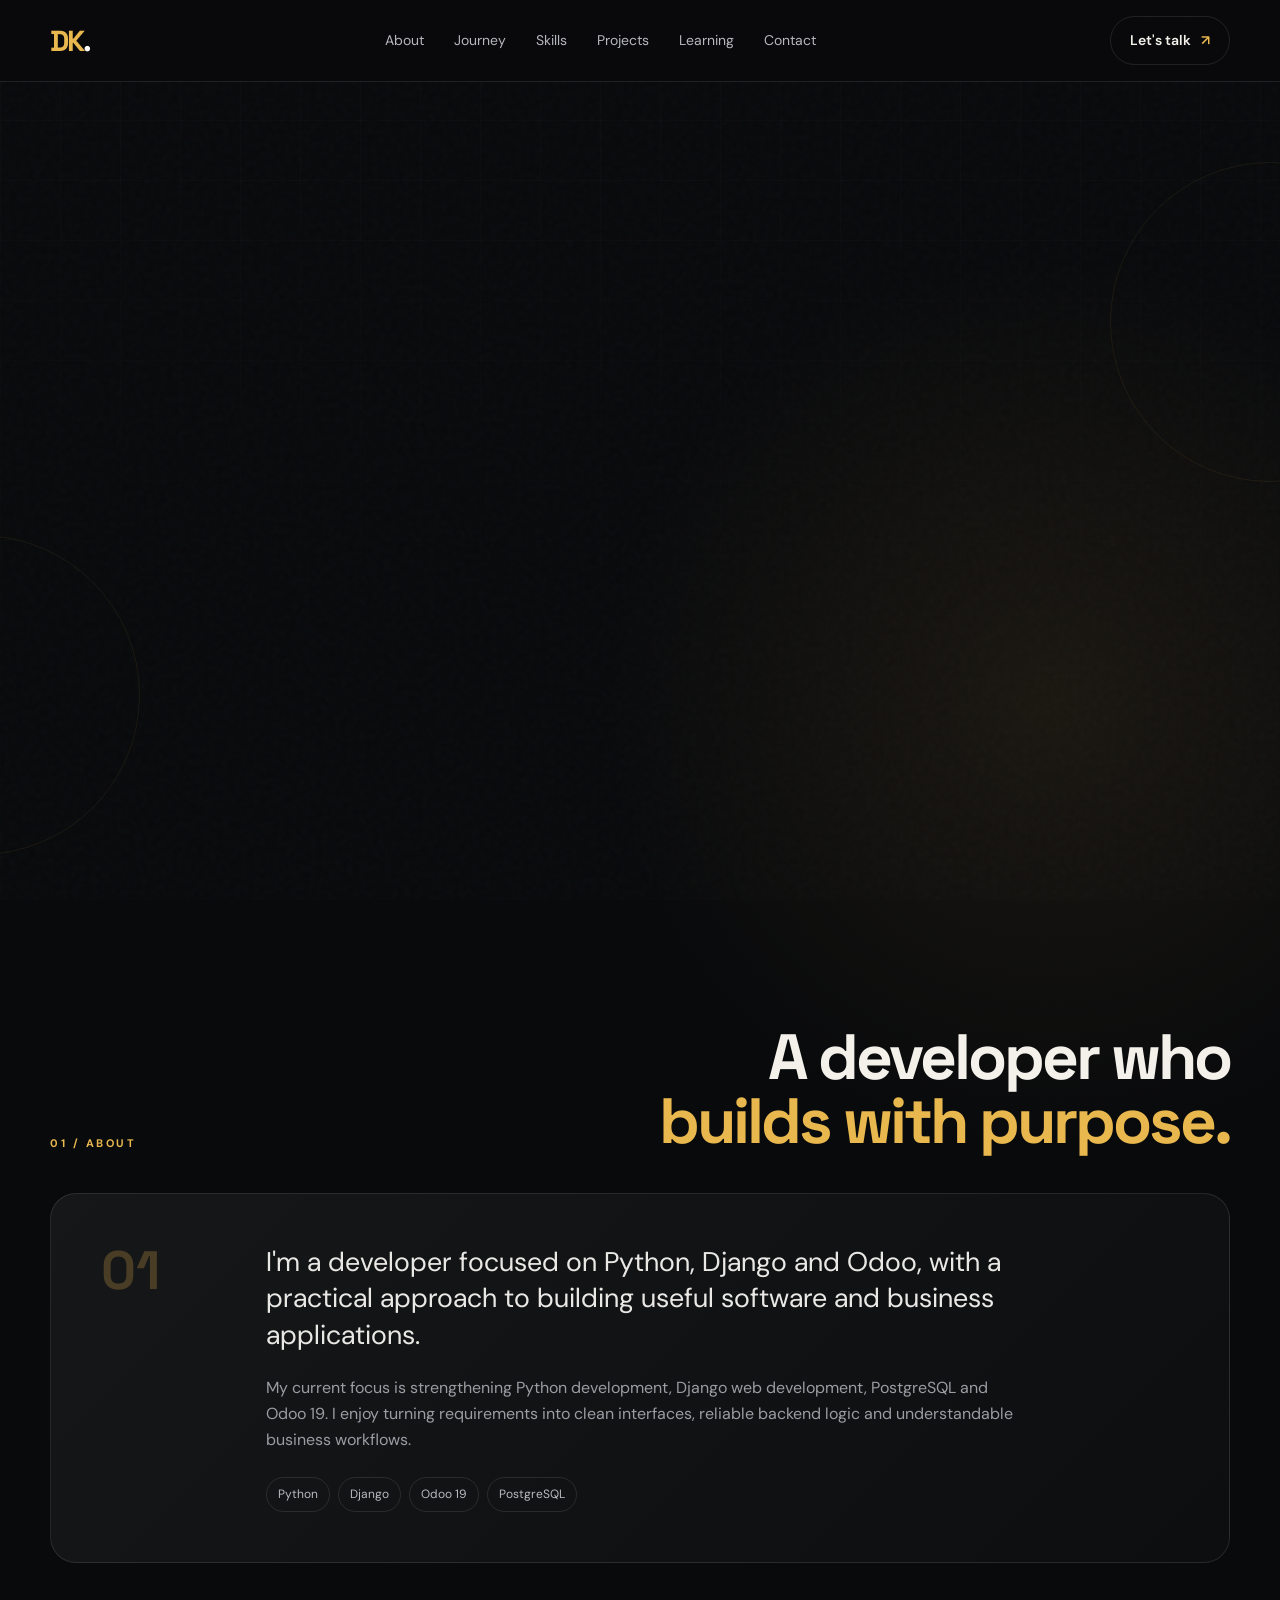
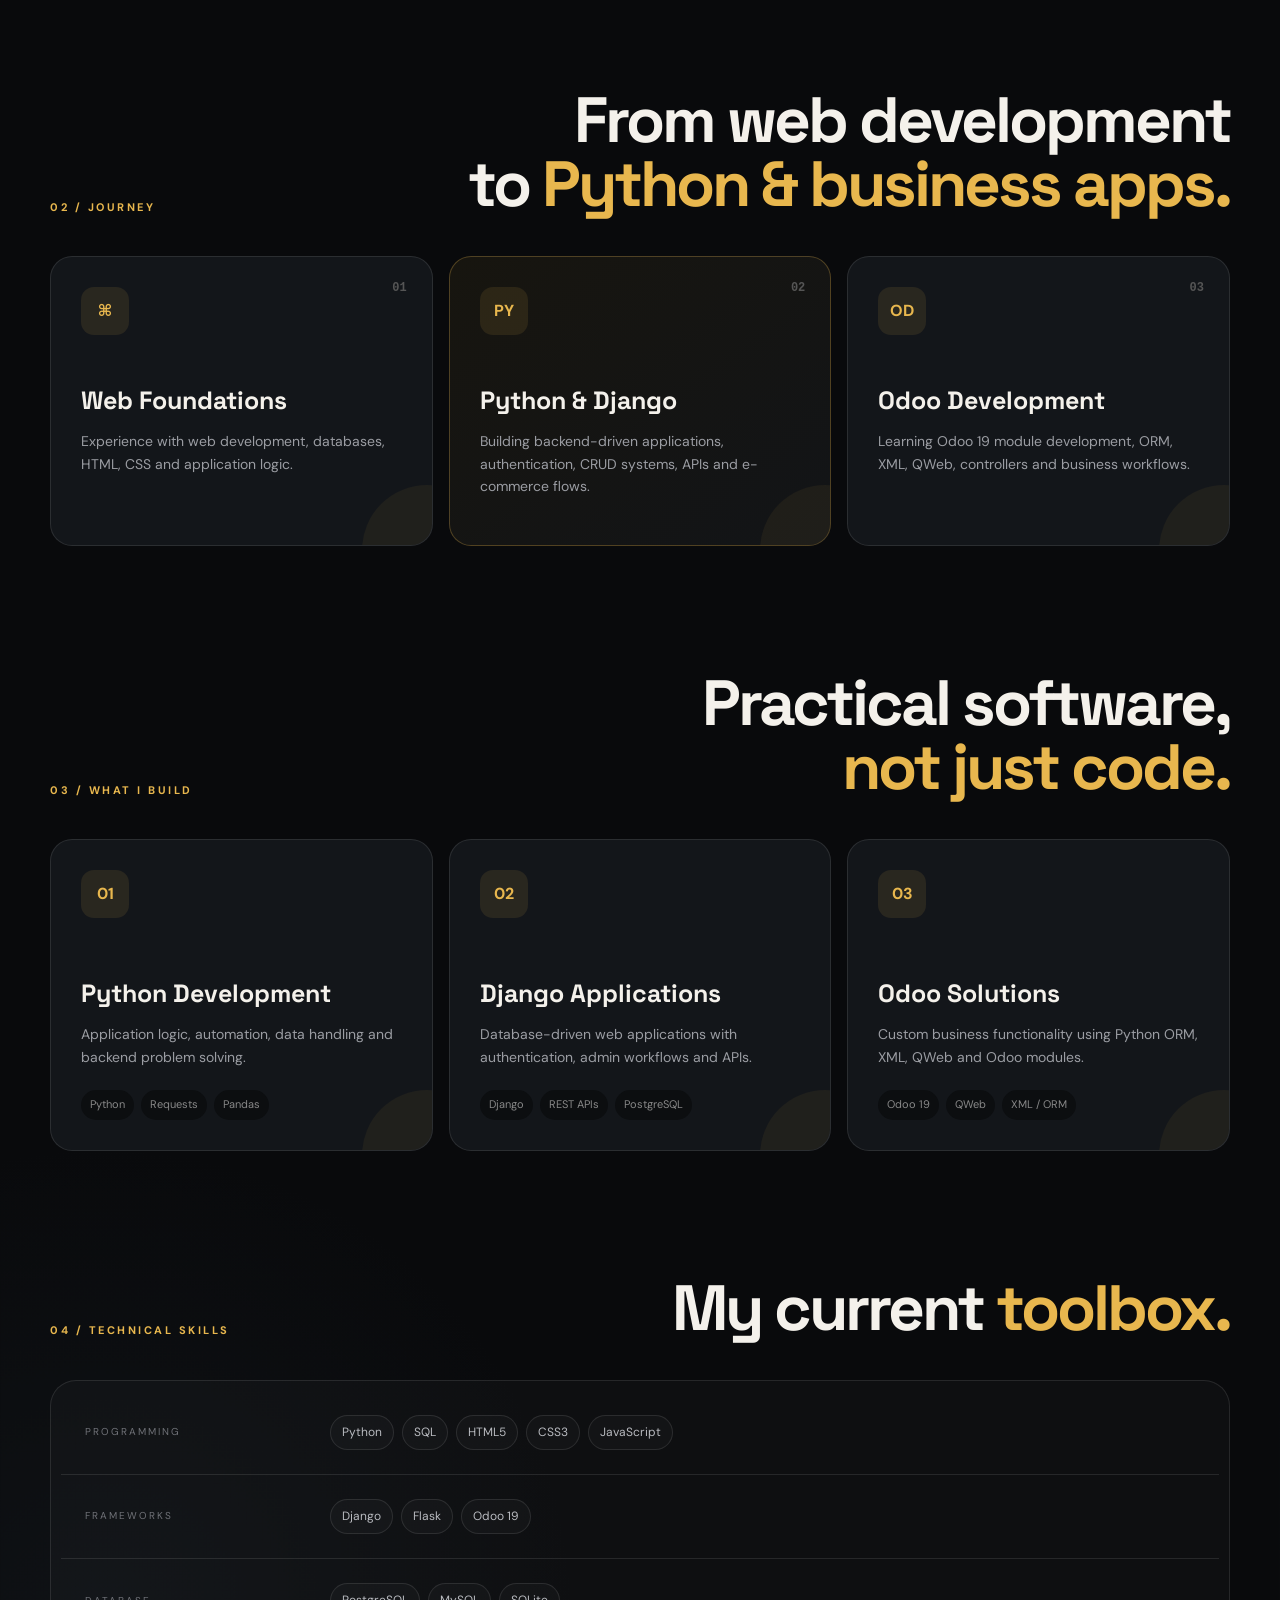
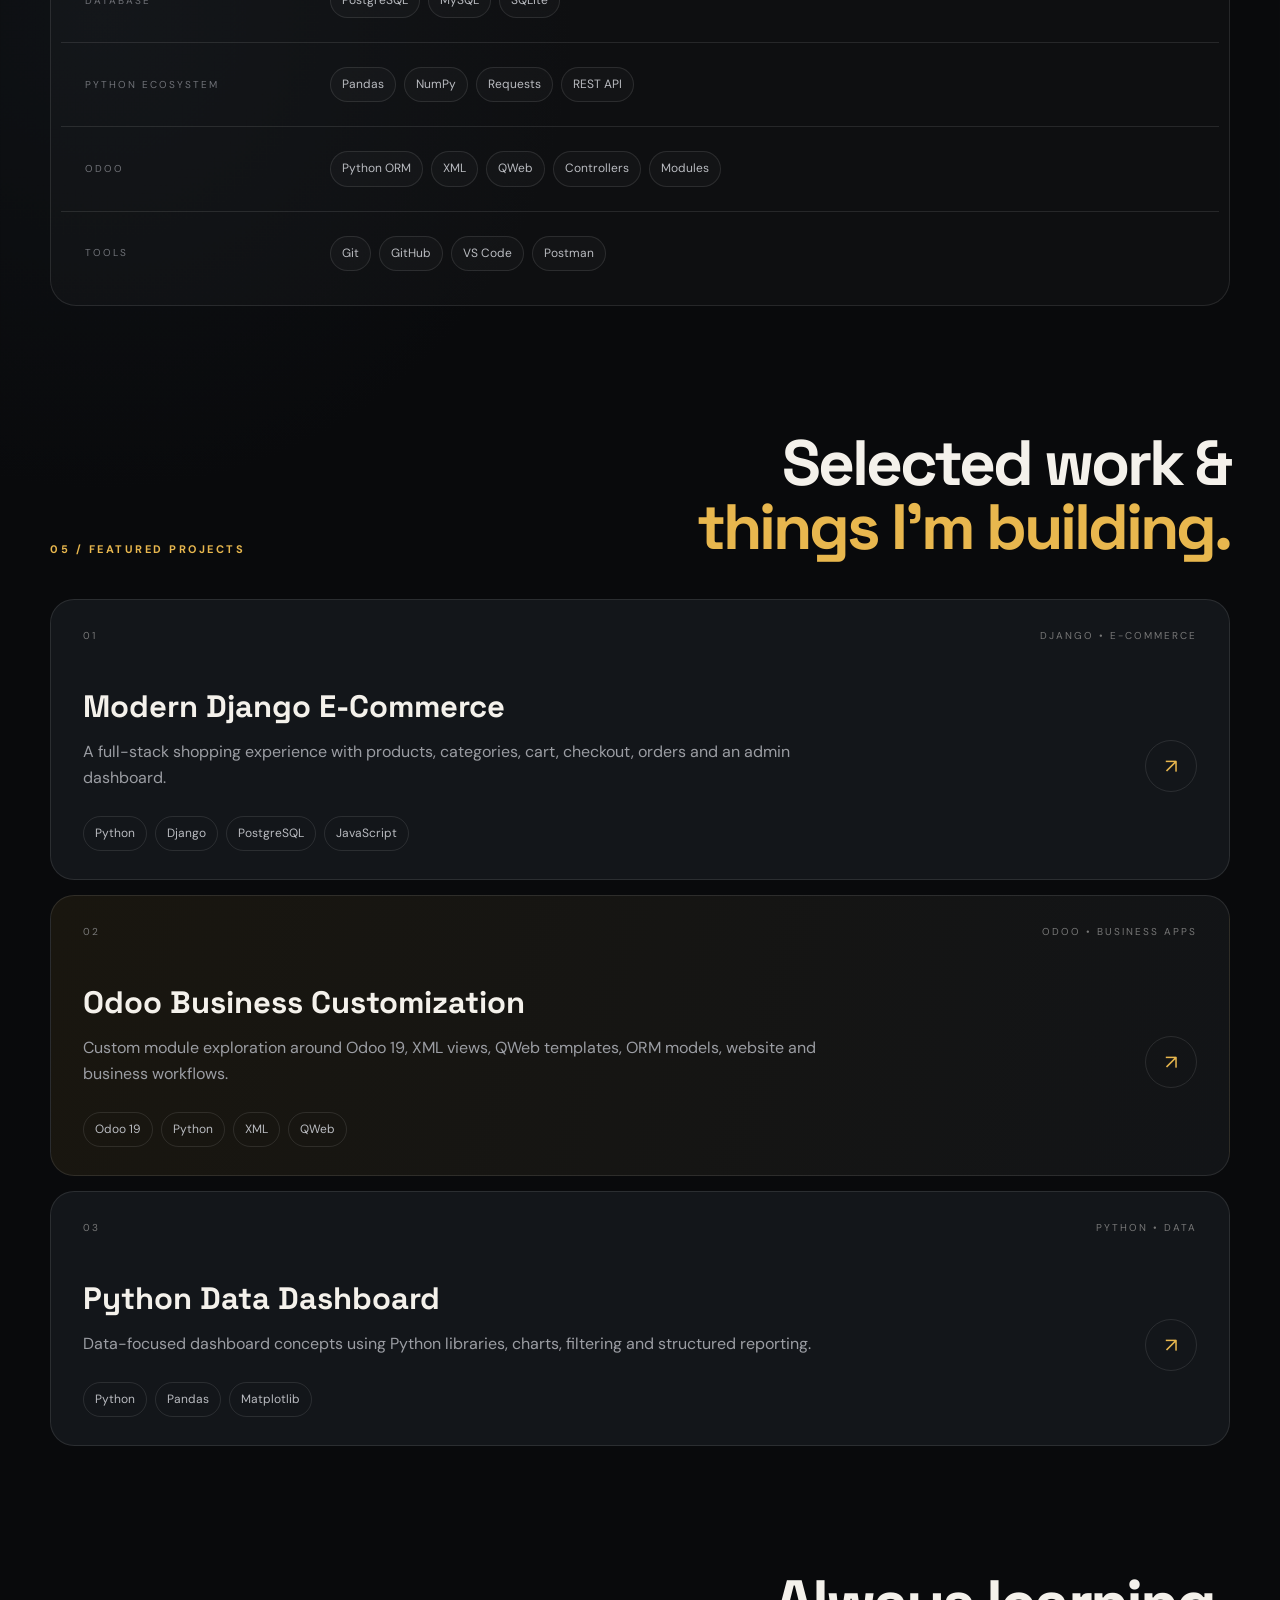
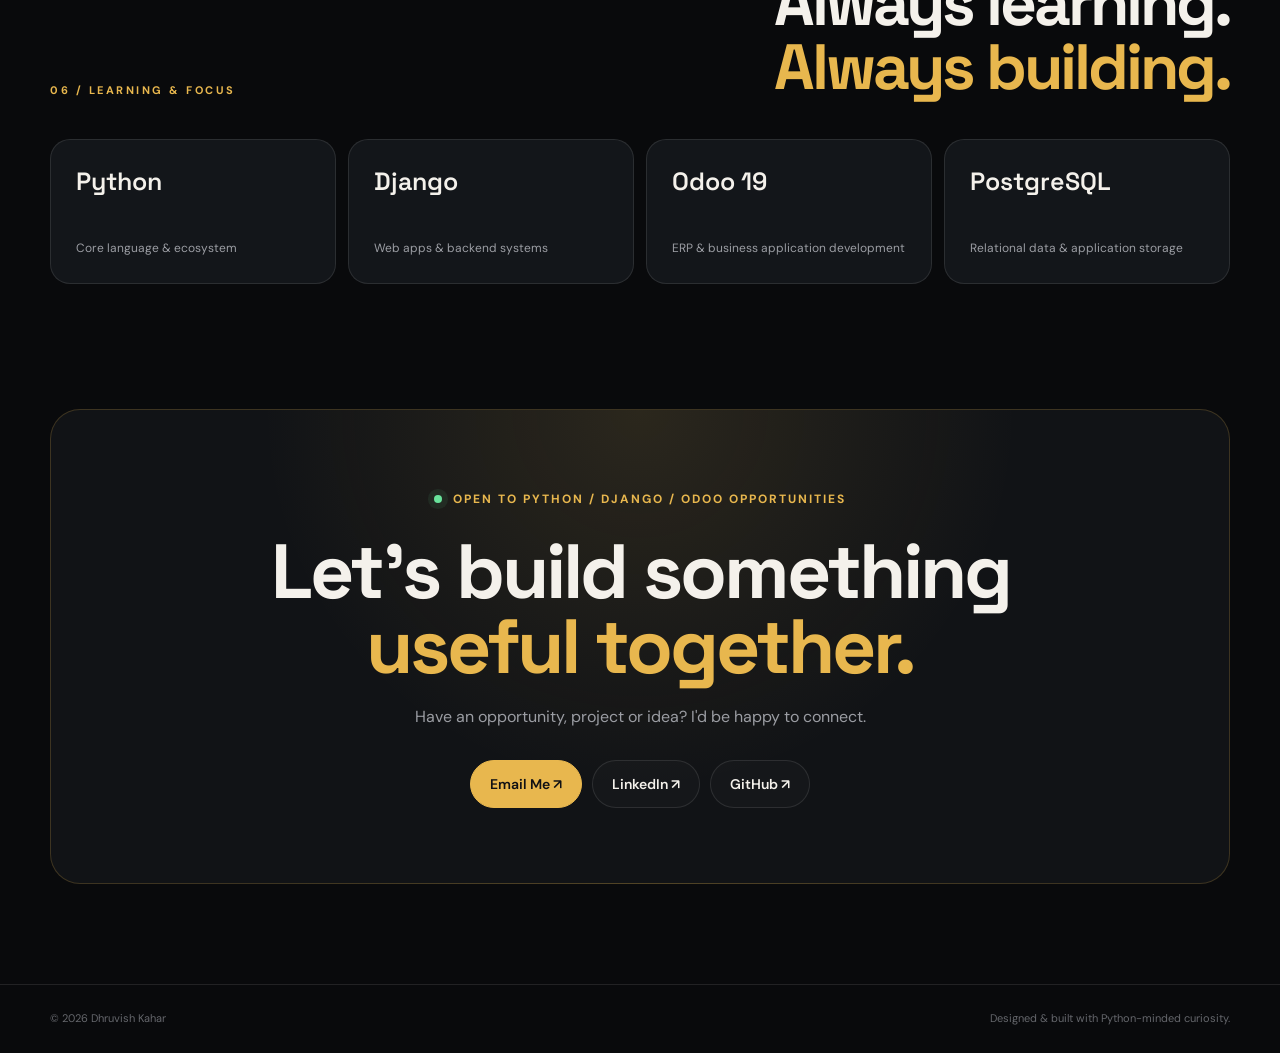
==== commit 362d842c: "Update Portfolio Website" ====
--- a/index.html
+++ b/index.html
@@ -1,1754 +1,282 @@
-<!doctype html>
+<!DOCTYPE html>
 <html lang="en">
-
 <head>
-    <meta charset="UTF-8" />
-    <meta name="viewport" content="width=device-width, initial-scale=1.0" />
-    <title>Dhruvish Kahar Portfolio</title>
-
-    <link href="https://cdn.jsdelivr.net/npm/bootstrap@5.3.0/dist/css/bootstrap.min.css" rel="stylesheet" />
-    <link
-        href="https://fonts.googleapis.com/css2?family=Poppins:wght@300;400;600;700&family=Outfit:wght@300;400;500&display=swap"
-        rel="stylesheet" />
-    <link href="https://cdnjs.cloudflare.com/ajax/libs/font-awesome/6.5.0/css/all.min.css" rel="stylesheet" />
-    <link
-        href="https://fonts.googleapis.com/css2?family=Outfit:wght@300;400;600&family=Manrope:wght@400;600&display=swap"
-        rel="stylesheet" />
-    <style>
-        /* =========================================================
-   GLOBAL RESET
-========================================================= */
-
-        * {
-            margin: 0;
-            padding: 0;
-            box-sizing: border-box;
-        }
-
-        html {
-            scroll-behavior: smooth;
-            scroll-padding-top: 70px;
-        }
-
-        body {
-            font-family: "Poppins", sans-serif;
-            background:
-                radial-gradient(circle at 70% 15%,
-                    rgba(14, 165, 233, 0.18),
-                    transparent 25%),
-                linear-gradient(135deg,
-                    #0f172a 0%,
-                    #071848 55%,
-                    #241bd1 100%);
-
-            color: #fff;
-            overflow-x: hidden;
-            min-height: 100vh;
-        }
-
-
-        /* =========================================================
-   SCROLLBAR
-========================================================= */
-
-        ::-webkit-scrollbar {
-            width: 9px;
-        }
-
-        ::-webkit-scrollbar-track {
-            background: #020617;
-        }
-
-        ::-webkit-scrollbar-thumb {
-            background: linear-gradient(180deg,
-                    #38bdf8,
-                    #06b6d4);
-
-            border-radius: 10px;
-        }
-
-
-        /* =========================================================
-   TEXT
-========================================================= */
-
-        body,
-        h1,
-        h2,
-        h3,
-        h4,
-        h5,
-        h6,
-        p,
-        span,
-        small,
-        a,
-        button {
-            color: #fff;
-        }
-
-        p {
-            color: #cbd5f5 !important;
-        }
-
-        small {
-            color: #a5b4fc !important;
-        }
-
-        a {
-            color: #cbd5f5 !important;
-            text-decoration: none;
-        }
-
-        a:hover {
-            color: #38bdf8 !important;
-        }
-
-
-        /* =========================================================
-   PARTICLES
-========================================================= */
-
-        #particles-js {
-            position: fixed;
-            inset: 0;
-            width: 100%;
-            height: 100%;
-            z-index: -10;
-            pointer-events: none;
-        }
-
-
-        /* =========================================================
-   MAIN CONTENT
-========================================================= */
-
-        .content {
-            width: 100%;
-            max-width: 1200px;
-
-            margin: 0 auto;
-
-            padding-left: 30px;
-            padding-right: 30px;
-        }
-
-
-        /* =========================================================
-   NAVBAR
-========================================================= */
-
-        .custom-navbar {
-            position: sticky;
-            top: 0;
-            z-index: 9999;
-
-            width: 100%;
-            min-height: 58px;
-
-            display: flex;
-            align-items: center;
-
-            padding: 0 max(30px, calc((100vw - 1200px) / 2));
-
-            background: rgba(2, 6, 23, 0.72);
-
-            backdrop-filter: blur(14px);
-            -webkit-backdrop-filter: blur(14px);
-
-            border-bottom: 1px solid rgba(255, 255, 255, 0.06);
-        }
-
-
-        /* LOGO */
-
-        .logo-center {
-            font-family: "Manrope", sans-serif;
-
-            font-size: 16px;
-            font-weight: 700;
-
-            white-space: nowrap;
-
-            cursor: pointer;
-        }
-
-        .logo-center span {
-            color: #38bdf8;
-        }
-
-
-        /* NAV MENU */
-
-        .nav-menu {
-            margin-left: auto;
-
-            display: flex;
-            align-items: center;
-
-            gap: 24px;
-        }
-
-        .nav-menu a {
-            font-size: 13px;
-
-            color: #cbd5f5 !important;
-
-            transition:
-                color 0.3s ease,
-                transform 0.3s ease;
-        }
-
-        .nav-menu a:hover {
-            color: #38bdf8 !important;
-            transform: translateY(-2px);
-        }
-
-
-        /* =========================================================
-   HERO
-========================================================= */
-
-        .hero {
-            min-height: calc(100vh - 58px);
-
-            display: flex;
-            align-items: center;
-
-            padding-top: 70px;
-            padding-bottom: 70px;
-        }
-
-
-        /* Hero row */
-
-        .hero .row {
-            width: 100%;
-        }
-
-
-        /* Hero heading */
-
-        .hero h1 {
-            font-size: clamp(30px,
-                    3.5vw,
-                    48px);
-
-            line-height: 1.2;
-
-            font-weight: 600;
-
-            margin-bottom: 12px;
-        }
-
-
-        /* Typing heading */
-
-        .hero h4 {
-            font-size: clamp(17px,
-                    2vw,
-                    23px);
-
-            font-weight: 400;
-
-            margin-bottom: 15px;
-        }
-
-
-        /* Gradient text */
-
-        .gradient-text {
-            background: linear-gradient(45deg,
-                    #38bdf8,
-                    #06b6d4,
-                    #6366f1);
-
-            -webkit-background-clip: text;
-            background-clip: text;
-
-            -webkit-text-fill-color: transparent;
-        }
-
-
-        /* Hero paragraph */
-
-        .hero p {
-            position: relative;
-
-            max-width: 560px;
-
-            font-family: "Outfit", sans-serif;
-
-            font-size: 15px;
-
-            line-height: 1.8;
-
-            color: #cbd5f5 !important;
-
-            margin-bottom: 25px;
-        }
-
-        .hero p::before {
-            content: "";
-
-            position: absolute;
-
-            left: -15px;
-            top: 5px;
-
-            width: 3px;
-            height: 85%;
-
-            background: linear-gradient(#38bdf8,
-                    transparent);
-
-            border-radius: 5px;
-        }
-
-
-        /* =========================================================
-   TYPING
-========================================================= */
-
-        #typing-text {
-            display: inline-block;
-
-            min-width: 10px;
-
-            border-right: 2px solid #38bdf8;
-
-            padding-right: 5px;
-
-            animation: blink 0.7s infinite;
-        }
-
-        @keyframes blink {
-            50% {
-                border-color: transparent;
-            }
-        }
-
-
-        /* =========================================================
-   BUTTONS
-========================================================= */
-
-        .btn-main {
-            background: linear-gradient(45deg,
-                    #3b82f6,
-                    #06b6d4);
-
-            border: none;
-
-            padding: 11px 24px;
-
-            border-radius: 30px;
-
-            color: #fff !important;
-
-            box-shadow:
-                0 0 20px rgba(56, 189, 248, 0.5);
-
-            transition: all 0.3s ease;
-        }
-
-        .btn-main:hover {
-            transform: translateY(-3px) scale(1.04);
-
-            box-shadow:
-                0 0 30px rgba(56, 189, 248, 0.8);
-        }
-
-
-        .btn-outline {
-            border: 1px solid #38bdf8;
-
-            border-radius: 30px;
-
-            padding: 10px 24px;
-
-            color: #fff !important;
-
-            background: transparent;
-
-            transition: all 0.3s ease;
-        }
-
-        .btn-outline:hover {
-            background: #38bdf8;
-
-            color: #020617 !important;
-
-            transform: translateY(-3px);
-        }
-
-
-        /* =========================================================
-   PROFILE IMAGE
-========================================================= */
-
-        .profile-rect {
-            position: relative;
-
-            width: 100%;
-            max-width: 350px;
-
-            aspect-ratio: 5 / 6;
-
-            border-radius: 20px;
-
-            overflow: hidden;
-
-            animation: float 4s ease-in-out infinite;
-
-            box-shadow:
-                0 0 50px rgba(56, 189, 248, 0.35);
-        }
-
-
-        /* picture must fill */
-
-        .profile-rect picture {
-            display: block;
-
-            width: 100%;
-            height: 100%;
-        }
-
-
-        /* Image */
-
-        .profile-rect img {
-            display: block;
-
-            width: 100%;
-            height: 100%;
-
-            object-fit: cover;
-
-            object-position: center;
-        }
-
-
-        /* Floating animation */
-
-        @keyframes float {
-
-            0%,
-            100% {
-                transform: translateY(0);
-            }
-
-            50% {
-                transform: translateY(-10px);
-            }
-        }
-
-
-        /* =========================================================
-   DECORATIVE GLOW
-========================================================= */
-
-        .decor {
-            position: absolute;
-
-            border-radius: 50%;
-
-            filter: blur(80px);
-
-            z-index: -1;
-
-            pointer-events: none;
-        }
-
-        .decor-1 {
-            width: 220px;
-            height: 220px;
-
-            background: #38bdf8;
-
-            top: 5%;
-            left: 10%;
-
-            opacity: 0.4;
-        }
-
-        .decor-2 {
-            width: 220px;
-            height: 220px;
-
-            background: #06b6d4;
-
-            right: 5%;
-            bottom: 5%;
-
-            opacity: 0.4;
-        }
-
-
-        /* =========================================================
-   SECTIONS
-========================================================= */
-
-        .section {
-            padding-top: 90px;
-            padding-bottom: 90px;
-        }
-
-        .section>h2 {
-            font-size: clamp(28px,
-                    3vw,
-                    36px);
-
-            font-weight: 600;
-
-            margin-bottom: 15px;
-        }
-
-
-        /* =========================================================
-   CARDS
-========================================================= */
-
-        .card {
-            background: rgba(255,
-                    255,
-                    255,
-                    0.05) !important;
-
-            border: 1px solid rgba(255, 255, 255, 0.05);
-
-            border-radius: 16px;
-
-            padding: 20px;
-
-            backdrop-filter: blur(12px);
-            -webkit-backdrop-filter: blur(12px);
-
-            transition:
-                transform 0.3s ease,
-                box-shadow 0.3s ease;
-        }
-
-        .card:hover {
-            transform: translateY(-8px);
-
-            box-shadow:
-                0 15px 35px rgba(56, 189, 248, 0.15);
-        }
-
-
-        /* =========================================================
-   SKILLS
-========================================================= */
-
-        #skills .row {
-            row-gap: 20px;
-        }
-
-        #skills .card {
-            height: 100%;
-        }
-
-        #skills h5 {
-            font-size: 16px;
-
-            margin-bottom: 10px;
-        }
-
-
-        /* Skill tags */
-
-        .skill-tag {
-            display: block;
-
-            width: 100%;
-
-            margin: 7px 0;
-
-            padding: 6px 12px;
-
-            background: linear-gradient(135deg,
-                    #0f172a,
-                    #071848,
-                    #241bd1);
-
-            border-radius: 20px;
-
-            font-size: 13px;
-
-            color: #fff !important;
-        }
-
-
-        /* =========================================================
-   EXPERIENCE TIMELINE - DESKTOP
-========================================================= */
-
-        .timeline {
-            position: relative;
-
-            width: 100%;
-
-            margin-top: 50px;
-
-            padding-bottom: 20px;
-        }
-
-
-        /* Center line */
-
-        .timeline::before {
-            content: "";
-
-            position: absolute;
-
-            top: 0;
-            bottom: 0;
-
-            left: 50%;
-
-            width: 2px;
-
-            transform: translateX(-50%);
-
-            background: linear-gradient(to bottom,
-                    #38bdf8,
-                    #6366f1);
-        }
-
-
-        /* Timeline item */
-
-        .timeline-item {
-            position: relative;
-
-            width: 50%;
-
-            padding: 20px 40px;
-
-            min-height: 120px;
-        }
-
-
-        /* Left */
-
-        .timeline-item.left {
-            left: 0;
-
-            text-align: right;
-        }
-
-
-        /* Right */
-
-        .timeline-item.right {
-            left: 50%;
-
-            text-align: left;
-        }
-
-
-        /* Timeline card */
-
-        .timeline .card {
-            width: 100%;
-
-            padding: 22px;
-
-            background: rgba(255,
-                    255,
-                    255,
-                    0.05) !important;
-
-            border: 1px solid rgba(255, 255, 255, 0.1);
-
-            border-radius: 16px;
-
-            backdrop-filter: blur(15px);
-
-            font-family: "Manrope", sans-serif;
-        }
-
-
-        /* Timeline title */
-
-        .timeline .card h5 {
-            font-size: 16px;
-
-            font-weight: 600;
-
-            margin-bottom: 5px;
-        }
-
-
-        /* Timeline company */
-
-        .timeline .card small {
-            font-size: 12px;
-        }
-
-
-        /* Timeline description */
-
-        .timeline .card p {
-            font-family: "Outfit", sans-serif;
-
-            font-size: 13px;
-
-            line-height: 1.6;
-
-            margin-top: 10px;
-        }
-
-
-        /* Timeline dot */
-
-        .timeline-item::before {
-            content: "";
-
-            position: absolute;
-
-            top: 43px;
-
-            left: 100%;
-
-            width: 12px;
-            height: 12px;
-
-            border-radius: 50%;
-
-            background: #38bdf8;
-
-            transform: translateX(-50%);
-
-            box-shadow:
-                0 0 12px rgba(56, 189, 248, 0.9);
-
-            z-index: 5;
-        }
-
-        .timeline-item.right::before {
-            left: 0;
-        }
-
-
-        /* Year */
-
-        .timeline-year {
-            position: absolute;
-
-            top: 20px;
-
-            padding: 5px 11px;
-
-            border-radius: 20px;
-
-            background: linear-gradient(45deg,
-                    #3b82f6,
-                    #06b6d4);
-
-            font-size: 11px;
-
-            font-weight: 500;
-
-            white-space: nowrap;
-
-            z-index: 10;
-        }
-
-
-        /* Left year */
-
-        .timeline-item.left .timeline-year {
-            right: -48px;
-        }
-
-
-        /* Right year */
-
-        .timeline-item.right .timeline-year {
-            left: -48px;
-        }
-
-
-        /* =========================================================
-   PROJECTS
-========================================================= */
-
-        #projects .row {
-            row-gap: 25px;
-        }
-
-        .project-card {
-            height: 100%;
-
-            display: flex;
-
-            flex-direction: column;
-
-            padding: 15px;
-
-            border-radius: 18px;
-
-            font-family: "Outfit", sans-serif;
-        }
-
-        .project-img {
-            width: 100%;
-
-            height: 180px;
-
-            object-fit: cover;
-
-            object-position: center;
-
-            border-radius: 13px;
-
-            margin-bottom: 15px;
-
-            background: #0f172a;
-        }
-
-        .project-card h5 {
-            font-size: 16px;
-
-            margin-bottom: 8px;
-        }
-
-        .project-card p {
-            font-size: 13px;
-
-            line-height: 1.6;
-
-            margin-bottom: 15px;
-        }
-
-        .project-card .btn {
-            width: 100%;
-
-            font-size: 12px;
-
-            padding: 9px 15px;
-        }
-
-
-        /* =========================================================
-   CONTACT
-========================================================= */
-
-        .contact-section {
-            margin-top: 100px;
-
-            position: relative;
-
-            padding-top: 100px;
-
-            background:
-                linear-gradient(135deg,
-                    #0f172a,
-                    #071848,
-                    #090374);
-
-            z-index: 1;
-        }
-
-        .curve-top {
-            position: absolute;
-
-            top: -100px;
-            left: 0;
-
-            width: 100%;
-
-            z-index: -1;
-
-            overflow: hidden;
-        }
-
-        .curve-top svg {
-            display: block;
-
-            width: 100%;
-        }
-
-
-        /* Contact card */
-
-        .contact-card {
-            width: 100%;
-
-            max-width: 480px;
-
-            margin: 30px auto 0;
-
-            padding: 30px;
-
-            border-radius: 20px;
-
-            background: rgba(255,
-                    255,
-                    255,
-                    0.05);
-
-            backdrop-filter: blur(15px);
-
-            border: 1px solid rgba(255, 255, 255, 0.1);
-
-            box-shadow:
-                0 0 40px rgba(56, 189, 248, 0.2);
-
-            text-align: center;
-        }
-
-        .contact-card h4 {
-            margin-bottom: 20px;
-
-            font-family: "Manrope", sans-serif;
-        }
-
-
-        /* Input */
-
-        .input-group {
-            width: 100%;
-
-            margin-bottom: 12px;
-        }
-
-        .input-group input,
-        .input-group textarea {
-            width: 100%;
-
-            padding: 12px 14px;
-
-            border-radius: 10px;
-
-            border: 1px solid rgba(255, 255, 255, 0.15);
-
-            background: rgba(255,
-                    255,
-                    255,
-                    0.05);
-
-            color: #fff;
-
-            outline: none;
-
-            font-family: "Outfit", sans-serif;
-
-            transition: 0.3s;
-        }
-
-        .input-group input::placeholder,
-        .input-group textarea::placeholder {
-            color: #94a3b8;
-        }
-
-        .input-group input:focus,
-        .input-group textarea:focus {
-            border-color: #38bdf8;
-
-            box-shadow:
-                0 0 10px rgba(56, 189, 248, 0.4);
-        }
-
-
-        /* Send */
-
-        .btn-send {
-            width: 100%;
-
-            padding: 12px;
-
-            border-radius: 30px;
-
-            border: none;
-
-            background: linear-gradient(45deg,
-                    #25d366,
-                    #16a34a);
-
-            color: #fff !important;
-
-            font-weight: 500;
-
-            margin-top: 8px;
-
-            transition: 0.3s;
-        }
-
-        .btn-send:hover {
-            transform: translateY(-2px);
-
-            box-shadow:
-                0 0 20px rgba(37, 211, 102, 0.5);
-        }
-
-
-        /* =========================================================
-   FOOTER
-========================================================= */
-
-        .footer {
-            background:
-                linear-gradient(135deg,
-                    #020617,
-                    #0f172a);
-
-            padding: 55px 20px 30px;
-
-            margin-top: 70px;
-
-            border-top: 1px solid rgba(255, 255, 255, 0.1);
-
-            text-align: center;
-        }
-
-        .footer-logo {
-            font-family: "Manrope", sans-serif;
-
-            font-size: 22px;
-
-            font-weight: 700;
-
-            margin-bottom: 20px;
-        }
-
-        .footer-logo span {
-            color: #38bdf8;
-        }
-
-        .footer-links {
-            display: flex;
-
-            justify-content: center;
-
-            flex-wrap: wrap;
-
-            gap: 15px 25px;
-
-            margin-bottom: 25px;
-        }
-
-        .footer-links a {
-            margin: 0;
-
-            font-size: 13px;
-        }
-
-        .footer-social {
-            display: flex;
-
-            justify-content: center;
-
-            gap: 20px;
-
-            margin-bottom: 20px;
-        }
-
-        .footer-social a {
-            margin: 0;
-
-            font-size: 18px;
-        }
-
-        .footer-copy {
-            margin-top: 15px;
-
-            font-size: 12px;
-
-            color: #94a3b8 !important;
-        }
-
-
-        /* =========================================================
-   SCROLL TOP
-========================================================= */
-
-        #scrollTopBtn {
-            position: fixed;
-
-            bottom: 25px;
-            right: 25px;
-
-            width: 42px;
-            height: 42px;
-
-            background: linear-gradient(135deg,
-                    #0f172a,
-                    #071848,
-                    #241bd1);
-
-            border: 1px solid rgba(255, 255, 255, 0.15);
-
-            color: #fff;
-
-            border-radius: 50%;
-
-            display: none;
-
-            z-index: 9999;
-
-            cursor: pointer;
-        }
-
-
-        /* =========================================================
-   LARGE DESKTOP
-========================================================= */
-
-        @media (min-width: 1200px) {
-
-            .content {
-                max-width: 1200px;
-            }
-
-            .hero {
-                min-height: calc(100vh - 58px);
-            }
-
-            .profile-rect {
-                max-width: 350px;
-            }
-
-        }
-
-
-        /* =========================================================
-   TABLET
-========================================================= */
-
-        @media (max-width: 991px) {
-
-            .content {
-                max-width: 100%;
-
-                padding-left: 25px;
-                padding-right: 25px;
-            }
-
-            .custom-navbar {
-                padding-left: 25px;
-                padding-right: 25px;
-            }
-
-            .nav-menu {
-                gap: 16px;
-            }
-
-            .nav-menu a {
-                font-size: 12px;
-            }
-
-            .hero {
-                padding-top: 60px;
-                padding-bottom: 60px;
-            }
-
-            .profile-rect {
-                max-width: 300px;
-            }
-
-            .section {
-                padding-top: 75px;
-                padding-bottom: 75px;
-            }
-
-            .timeline-item {
-                padding-left: 30px;
-                padding-right: 30px;
-            }
-
-        }
-
-
-        /* =========================================================
-   MOBILE
-========================================================= */
-
-        @media (max-width: 767px) {
-
-            /* =================================
-       MOBILE NAVBAR
-       Menu hide + Logo center
-    ================================= */
-
-            .custom-navbar {
-                min-height: 65px;
-
-                display: flex;
-                justify-content: center;
-                align-items: center;
-
-                padding: 0 15px;
-            }
-
-            /* Mobile menu hide */
-            .nav-menu {
-                display: none !important;
-            }
-
-            /* Logo center + bigger */
-            .logo-center {
-                margin: 0 auto;
-
-                font-size: 22px;
-
-                font-weight: 700;
-
-                text-align: center;
-
-                letter-spacing: 0.5px;
-            }
-
-            .logo-center span {
-                color: #38bdf8;
-            }
-
-
-            /* =================================
-       MOBILE HERO IMAGE
-       Center + little below
-    ================================= */
-
-            .hero .col-md-6:last-child {
-                width: 100%;
-
-                display: flex !important;
-
-                justify-content: center !important;
-
-                align-items: center !important;
-
-                margin-top: 45px !important;
-
-                padding: 0 !important;
-
-                position: relative;
-            }
-
-            .profile-rect {
-                width: 220px !important;
-
-                max-width: 220px !important;
-
-                aspect-ratio: 5 / 6;
-
-                margin: 0 auto !important;
-
-                left: auto !important;
-
-                right: auto !important;
-
-                transform: none !important;
-
-                border-radius: 18px;
-            }
-
-            .profile-rect picture {
-                display: block;
-
-                width: 100%;
-                height: 100%;
-            }
-
-            .profile-rect img {
-                display: block;
-
-                width: 100%;
-                height: 100%;
-
-                object-fit: cover;
-
-                object-position: center;
-            }
-        }
-
-
-        /* =========================================================
-   SMALL MOBILE
-========================================================= */
-
-        @media (max-width: 480px) {
-
-            .content {
-                padding-left: 12px;
-                padding-right: 12px;
-            }
-
-
-            /* Navbar */
-
-            .custom-navbar {
-                padding-left: 10px;
-                padding-right: 10px;
-            }
-
-            .logo-center {
-                font-size: 12px;
-            }
-
-            .nav-menu {
-                gap: 7px;
-            }
-
-            .nav-menu a {
-                font-size: 8px;
-            }
-
-
-            /* Hero */
-
-            .hero {
-                padding-top: 40px;
-            }
-
-            .hero h1 {
-                font-size: 25px;
-            }
-
-            .hero h4 {
-                font-size: 15px;
-            }
-
-            .hero p {
-                font-size: 12px;
-
-                padding: 0 4px;
-            }
-
-            .hero .btn {
-                font-size: 11px;
-
-                padding: 8px 15px;
-            }
-
-            .profile-rect {
-                width: 210px;
-
-                max-width: 210px;
-            }
-
-
-            /* Skills */
-
-            #skills .col-md-3 {
-                width: 50%;
-            }
-
-            #skills .card {
-                padding: 13px 8px;
-            }
-
-
-            /* Timeline */
-
-            .timeline {
-                padding-left: 30px;
-            }
-
-            .timeline::before {
-                left: 10px;
-            }
-
-            .timeline-item,
-            .timeline-item.left,
-            .timeline-item.right {
-                padding-left: 20px;
-            }
-
-            .timeline-item::before,
-            .timeline-item.right::before {
-                left: -20px;
-
-                width: 9px;
-                height: 9px;
-            }
-
-            .timeline .card {
-                padding: 14px;
-            }
-
-            .timeline .card h5 {
-                font-size: 13px;
-            }
-
-            .timeline .card p {
-                font-size: 10px;
-            }
-
-
-            /* Projects */
-
-            .project-img {
-                height: 150px;
-            }
-
-
-            /* Contact */
-
-            .contact-card {
-                padding: 18px 12px;
-            }
-
-        }
-
-
-        /* =========================================================
-   VERY SMALL DEVICES
-========================================================= */
-
-        @media (max-width: 360px) {
-
-            .nav-menu {
-                gap: 5px;
-            }
-
-            .nav-menu a {
-                font-size: 7px;
-            }
-
-            .logo-center {
-                font-size: 11px;
-            }
-
-            .hero h1 {
-                font-size: 23px;
-            }
-
-            .profile-rect {
-                width: 190px;
-                max-width: 190px;
-            }
-
-            #skills .card {
-                padding: 11px 6px;
-            }
-
-            .skill-tag {
-                font-size: 10px;
-            }
-
-        }
-    </style>
+  <meta charset="UTF-8">
+  <meta name="viewport" content="width=device-width, initial-scale=1.0">
+  <meta name="description" content="Dhruvish Kahar — Python, Django and Odoo Developer portfolio.">
+  <title>Dhruvish Kahar | Python • Django • Odoo Developer</title>
+  <link rel="preconnect" href="https://fonts.googleapis.com">
+  <link rel="preconnect" href="https://fonts.gstatic.com" crossorigin>
+  <link href="https://fonts.googleapis.com/css2?family=DM+Sans:wght@400;500;600;700&family=Space+Grotesk:wght@500;600;700&display=swap" rel="stylesheet">
+  <link rel="stylesheet" href="style.css">
 </head>
-
 <body>
-    <div id="particles-js"></div>
-
-    <!-- <nav class="navbar navbar-expand-lg">
-      <a class="navbar-brand text-white fw-bold" href="#">&lt;Dhruvish /&gt;</a>
-      <ul class="navbar-nav ms-auto">
-        <li><a href="#about" class="nav-link">About</a></li>
-        <li><a href="#skills" class="nav-link">Skills</a></li>
-        <li><a href="#projects" class="nav-link">Projects</a></li>
-        <li><a href="#contact" class="nav-link">Contact</a></li>
-      </ul>
-    </nav> -->
-
-    <nav class="navbar custom-navbar">
-        <!-- CENTER LOGO -->
-        <div class="logo-center" id="logoToggle">
-            &lt;<span>Dhruvish</span>/&gt;
-        </div>
-
-        <!-- RIGHT MENU -->
-        <div class="nav-menu" id="navMenu">
-            <a href="#about">About</a>
-            <a href="#skills">Skills</a>
-            <a href="#experience">Experience</a>
-            <a href="#projects">Projects</a>
-            <a href="#contact">Contact</a>
-        </div>
+  <div class="noise" aria-hidden="true"></div>
+  <div class="bg-orb orb-one" aria-hidden="true"></div>
+  <div class="bg-orb orb-two" aria-hidden="true"></div>
+
+  <header class="site-header">
+    <a class="brand" href="#home" aria-label="Dhruvish Kahar home"><span>DK</span><i>.</i></a>
+    <nav class="nav" aria-label="Primary navigation">
+      <a href="#about">About</a>
+      <a href="#journey">Journey</a>
+      <a href="#skills">Skills</a>
+      <a href="#projects">Projects</a>
+      <a href="#learning">Learning</a>
+      <a href="#contact">Contact</a>
     </nav>
-    <div class="content">
-        <section id="about" class="hero container">
-            <div class="row align-items-center align-items-stretch">
-                <div class="col-md-6">
-                    <h1>Hi, I'm <span class="gradient-text">Dhruvish Kahar</span></h1>
-                    <h4>I am a <span id="typing-text"></span></h4>
-                    <p>
-                        Results-driven Laravel Developer with 5+ years of experience in
-                        scalable apps, APIs, CRM systems and payment integrations.
-                    </p>
-                    <button class="btn btn-main me-2">Download CV</button>
-                    <button class="btn btn-outline">Contact</button>
-                </div>
-
-                <div class="col-md-6 d-flex justify-content-end position-relative">
-                    <div class="decor decor-1"></div>
-                    <div class="profile-rect">
-                        <img src="your-photo.jpg" />
-                    </div>
-                    <div class="decor decor-2"></div>
-                </div>
+    <a class="nav-cta" href="#contact">Let's talk <span>↗</span></a>
+  </header>
+
+  <main id="home">
+    <!-- HERO -->
+    <section class="hero section-shell">
+      <div class="hero-copy reveal">
+        <!-- <div class="availability"><span></span> AVAILABLE FOR OPPORTUNITIES</div> -->
+        <p class="eyebrow">Hello, I'm</p>
+        <h1>Dhruvish<br>Kahar<span class="gold-dot">.</span></h1>
+
+        <div class="role-line" aria-label="Python Django Odoo Developer">
+          <span class="static-role">I build with</span>
+          <!-- <span class="cursor" aria-hidden="true"></span> -->
+          <span class="typing-wrap" aria-hidden="true">
+            <span class="typing-word python">Python</span>
+            <span class="typing-word django">Django</span>
+            <span class="typing-word odoo">Odoo</span>
+          </span>
+          
+          <span class="developer_text">Developer</span>
+        </div>
+
+        <p class="hero-text">
+          I build clean web applications, backend systems and practical business solutions
+          with Python at the core.
+        </p>
+
+        <div class="hero-actions">
+          <a class="btn btn-primary" href="#projects">View Projects <span>↗</span></a>
+          <a class="btn btn-ghost" href="#about">Explore Portfolio <span>↓</span></a>
+        </div>
+
+        <div class="hero-links">
+          <span>Vadodara, Gujarat</span>
+          <span class="dot-sep"></span>
+          <a href="https://github.com/" target="_blank" rel="noreferrer">GitHub ↗</a>
+          <a href="https://www.linkedin.com/" target="_blank" rel="noreferrer">LinkedIn ↗</a>
+        </div>
+      </div>
+
+      <div class="hero-visual reveal delay-2">
+        <div class="portrait-frame">
+          <img src="assets/profile.jpg" alt="Dhruvish Kahar in a formal blazer">
+          <div class="portrait-shine"></div>
+        </div>
+        <div class="code-card">
+          <div class="code-dots"><i></i><i></i><i></i></div>
+          <code><span>def</span> build():<br>&nbsp;&nbsp;<b>return</b> "ideas → products"</code>
+        </div>
+        <div class="stack-card">
+          <small>STACK</small>
+          <b>PY</b><b>DJ</b><b>OD</b>
+        </div>
+        <div class="orbit orbit-a"></div>
+        <div class="orbit orbit-b"></div>
+      </div>
+    </section>
+
+    <!-- ABOUT -->
+    <section id="about" class="content-section section-shell">
+      <div class="section-heading reveal">
+        <span>01 / ABOUT</span>
+        <h2>A developer who<br><em>builds with purpose.</em></h2>
+      </div>
+      <div class="about-card reveal">
+        <div class="about-number">01</div>
+        <div class="about-content">
+          <p class="lead">
+            I'm a developer focused on Python, Django and Odoo, with a practical approach
+            to building useful software and business applications.
+          </p>
+          <p>
+            My current focus is strengthening Python development, Django web development,
+            PostgreSQL and Odoo 19. I enjoy turning requirements into clean interfaces,
+            reliable backend logic and understandable business workflows.
+          </p>
+          <div class="about-tags">
+            <span>Python</span><span>Django</span><span>Odoo 19</span><span>PostgreSQL</span>
+          </div>
+        </div>
+      </div>
+    </section>
+
+    <!-- JOURNEY -->
+    <section id="journey" class="content-section section-shell">
+      <div class="section-heading reveal">
+        <span>02 / JOURNEY</span>
+        <h2>From web development<br>to <em>Python & business apps.</em></h2>
+      </div>
+      <div class="journey-grid">
+        <article class="journey-card reveal">
+          <span class="card-index">01</span>
+          <div class="icon-box">⌘</div>
+          <h3>Web Foundations</h3>
+          <p>Experience with web development, databases, HTML, CSS and application logic.</p>
+        </article>
+        <article class="journey-card featured reveal delay-1">
+          <span class="card-index">02</span>
+          <div class="icon-box">PY</div>
+          <h3>Python & Django</h3>
+          <p>Building backend-driven applications, authentication, CRUD systems, APIs and e-commerce flows.</p>
+        </article>
+        <article class="journey-card reveal delay-2">
+          <span class="card-index">03</span>
+          <div class="icon-box">OD</div>
+          <h3>Odoo Development</h3>
+          <p>Learning Odoo 19 module development, ORM, XML, QWeb, controllers and business workflows.</p>
+        </article>
+      </div>
+    </section>
+
+    <!-- WHAT I BUILD -->
+    <section class="content-section section-shell">
+      <div class="section-heading reveal">
+        <span>03 / WHAT I BUILD</span>
+        <h2>Practical software,<br><em>not just code.</em></h2>
+      </div>
+      <div class="services-grid">
+        <article class="service-card reveal">
+          <div class="service-icon">01</div>
+          <h3>Python Development</h3>
+          <p>Application logic, automation, data handling and backend problem solving.</p>
+          <ul><li>Python</li><li>Requests</li><li>Pandas</li></ul>
+        </article>
+        <article class="service-card reveal delay-1">
+          <div class="service-icon">02</div>
+          <h3>Django Applications</h3>
+          <p>Database-driven web applications with authentication, admin workflows and APIs.</p>
+          <ul><li>Django</li><li>REST APIs</li><li>PostgreSQL</li></ul>
+        </article>
+        <article class="service-card reveal delay-2">
+          <div class="service-icon">03</div>
+          <h3>Odoo Solutions</h3>
+          <p>Custom business functionality using Python ORM, XML, QWeb and Odoo modules.</p>
+          <ul><li>Odoo 19</li><li>QWeb</li><li>XML / ORM</li></ul>
+        </article>
+      </div>
+    </section>
+
+    <!-- SKILLS -->
+    <section id="skills" class="content-section section-shell">
+      <div class="section-heading reveal">
+        <span>04 / TECHNICAL SKILLS</span>
+        <h2>My current <em>toolbox.</em></h2>
+      </div>
+      <div class="skills-panel reveal">
+        <div class="skill-group">
+          <small>PROGRAMMING</small>
+          <div class="skill-list"><span>Python</span><span>SQL</span><span>HTML5</span><span>CSS3</span><span>JavaScript</span></div>
+        </div>
+        <div class="skill-group">
+          <small>FRAMEWORKS</small>
+          <div class="skill-list"><span>Django</span><span>Flask</span><span>Odoo 19</span></div>
+        </div>
+        <div class="skill-group">
+          <small>DATABASE</small>
+          <div class="skill-list"><span>PostgreSQL</span><span>MySQL</span><span>SQLite</span></div>
+        </div>
+        <div class="skill-group">
+          <small>PYTHON ECOSYSTEM</small>
+          <div class="skill-list"><span>Pandas</span><span>NumPy</span><span>Requests</span><span>REST API</span></div>
+        </div>
+        <div class="skill-group">
+          <small>ODOO</small>
+          <div class="skill-list"><span>Python ORM</span><span>XML</span><span>QWeb</span><span>Controllers</span><span>Modules</span></div>
+        </div>
+        <div class="skill-group">
+          <small>TOOLS</small>
+          <div class="skill-list"><span>Git</span><span>GitHub</span><span>VS Code</span><span>Postman</span></div>
+        </div>
+      </div>
+    </section>
+
+    <!-- PROJECTS -->
+    <section id="projects" class="content-section section-shell">
+      <div class="section-heading reveal">
+        <span>05 / FEATURED PROJECTS</span>
+        <h2>Selected work &<br><em>things I'm building.</em></h2>
+      </div>
+
+      <div class="project-stack">
+        <article class="project-card reveal">
+          <div class="project-meta"><span>01</span><span>DJANGO • E-COMMERCE</span></div>
+          <div class="project-body">
+            <div>
+              <h3>Modern Django E-Commerce</h3>
+              <p>A full-stack shopping experience with products, categories, cart, checkout, orders and an admin dashboard.</p>
+              <div class="project-tags"><span>Python</span><span>Django</span><span>PostgreSQL</span><span>JavaScript</span></div>
             </div>
-        </section>
-        <section id="skills" class="section container text-center">
-            <h2>Skills</h2>
-            <div class="row mt-5">
-                <div class="col-md-3">
-                    <div class="card">
-                        <h5>Frontend</h5>
-                        <span class="skill-tag">HTML</span><span class="skill-tag">CSS</span>
-                    </div>
-                </div>
-                <div class="col-md-3">
-                    <div class="card">
-                        <h5>Backend</h5>
-                        <span class="skill-tag">PHP</span><span class="skill-tag">Laravel</span>
-                    </div>
-                </div>
-                <div class="col-md-3">
-                    <div class="card">
-                        <h5>Database</h5>
-                        <span class="skill-tag">MySQL</span>
-                    </div>
-                </div>
-                <div class="col-md-3">
-                    <div class="card">
-                        <h5>Tools</h5>
-                        <span class="skill-tag">Git</span>
-                    </div>
-                </div>
+            <div class="project-arrow">↗</div>
+          </div>
+        </article>
+
+        <article class="project-card project-gold reveal">
+          <div class="project-meta"><span>02</span><span>ODOO • BUSINESS APPS</span></div>
+          <div class="project-body">
+            <div>
+              <h3>Odoo Business Customization</h3>
+              <p>Custom module exploration around Odoo 19, XML views, QWeb templates, ORM models, website and business workflows.</p>
+              <div class="project-tags"><span>Odoo 19</span><span>Python</span><span>XML</span><span>QWeb</span></div>
             </div>
-        </section>
-        <!-- EXPERIENCE SECTION -->
-        <section id="experience" class="section container">
-            <h2 class="text-center mb-4">Experience</h2>
-            <p class="text-center mb-5" style="color: #cbd5f5">
-                My professional journey & work experience
-            </p>
-
-            <div class="timeline">
-                <!-- LATEST -->
-                <div class="timeline-item right">
-                    <div class="timeline-year">2024 - 2025</div>
-                    <div class="card">
-                        <h5>Laravel Developer</h5>
-                        <small>Transcloud Solutions</small>
-                        <p>Scalable apps, APIs & DB optimization.</p>
-                    </div>
-                </div>
-
-                <div class="timeline-item left">
-                    <div class="timeline-year">2024</div>
-                    <div class="card">
-                        <h5>Laravel Developer</h5>
-                        <small>Tricode Agency</small>
-                        <p>CRM, Razorpay & ICICI integration.</p>
-                    </div>
-                </div>
-
-                <div class="timeline-item right">
-                    <div class="timeline-year">2022 - 2024</div>
-                    <div class="card">
-                        <h5>Junior Laravel Developer</h5>
-                        <small>Webbrains Technologies</small>
-                        <p>Built APIs, e-commerce & authentication systems.</p>
-                    </div>
-                </div>
-
-                <div class="timeline-item left">
-                    <div class="timeline-year">2021 - 2022</div>
-                    <div class="card">
-                        <h5>Laravel Developer</h5>
-                        <small>TYMK Group Pvt Ltd</small>
-                        <p>Worked on product-based apps & automation tools.</p>
-                    </div>
-                </div>
-
-                <!-- OLDEST -->
-                <div class="timeline-item right">
-                    <div class="timeline-year">2020 - 2021</div>
-                    <div class="card">
-                        <h5>PHP Developer (Training)</h5>
-                        <small>Consumer Sketch Pvt Ltd</small>
-                        <p>Learned Laravel & assisted backend development.</p>
-                    </div>
-                </div>
+            <div class="project-arrow">↗</div>
+          </div>
+        </article>
+
+        <article class="project-card reveal">
+          <div class="project-meta"><span>03</span><span>PYTHON • DATA</span></div>
+          <div class="project-body">
+            <div>
+              <h3>Python Data Dashboard</h3>
+              <p>Data-focused dashboard concepts using Python libraries, charts, filtering and structured reporting.</p>
+              <div class="project-tags"><span>Python</span><span>Pandas</span><span>Matplotlib</span></div>
             </div>
-        </section>
-
-        <section id="projects" class="section container">
-            <h2 class="text-center mb-4">Projects</h2>
-            <p class="text-center mb-5" style="color: #cbd5f5">
-                Some of my featured work & real-world applications
-            </p>
-
-            <div class="row g-4">
-                <!-- Project 1 -->
-                <div class="col-md-4">
-                    <div class="project-card card h-100">
-                        <img src="https://via.placeholder.com/400x200" class="project-img" />
-                        <h5>Online Exam System</h5>
-                        <p>
-                            Secure government exam platform with authentication, SBI payment
-                            integration, and hall ticket generation with barcode.
-                        </p>
-                        <a href="https://ccc.vnsgu.ac.in" target="_blank" class="btn btn-sm btn-main mt-auto">
-                            Live Project
-                        </a>
-                    </div>
-                </div>
-
-                <!-- Project 2 -->
-                <div class="col-md-4">
-                    <div class="project-card card h-100">
-                        <img src="https://via.placeholder.com/400x200" class="project-img" />
-                        <h5>E-commerce Platform</h5>
-                        <p>
-                            Full shopping system with cart, Razorpay integration, and
-                            Shiprocket API for delivery.
-                        </p>
-                        <a href="#" class="btn btn-sm btn-main mt-auto">View</a>
-                    </div>
-                </div>
-
-                <!-- Project 3 -->
-                <div class="col-md-4">
-                    <div class="project-card card h-100">
-                        <img src="https://via.placeholder.com/400x200" class="project-img" />
-                        <h5>CRM & Donation System</h5>
-                        <p>
-                            Donation platform with ICICI & Razorpay integration, plus admin
-                            dashboard and reports.
-                        </p>
-                        <a href="#" class="btn btn-sm btn-main mt-auto">View</a>
-                    </div>
-                </div>
-
-                <!-- Project 4 -->
-                <div class="col-md-4">
-                    <div class="project-card card h-100">
-                        <img src="https://via.placeholder.com/400x200" class="project-img" />
-                        <h5>Kingmaker API</h5>
-                        <p>
-                            REST APIs for Android & iOS apps with authentication,
-                            performance optimization.
-                        </p>
-                        <a href="#" class="btn btn-sm btn-main mt-auto">View</a>
-                    </div>
-                </div>
-            </div>
-        </section>
-        <section id="contact" class="section text-center">
-            <div class="curve-top">
-                <svg viewBox="0 0 1440 320">
-                    <path fill="#0f172a" fill-opacity="1"
-                        d="M0,192L60,186.7C120,181,240,171,360,144C480,117,600,75,720,80C840,85,960,139,1080,149.3C1200,160,1320,128,1380,112L1440,96L1440,0L0,0Z">
-                    </path>
-                </svg>
-            </div>
-            <h2>Contact</h2>
-            <div class="contact-card">
-                <h4>Connect With Me 🚀</h4>
-
-                <div class="input-group">
-                    <input type="text" placeholder="Your Name" />
-                </div>
-
-                <div class="input-group">
-                    <input type="email" placeholder="Your Email" />
-                </div>
-
-                <div class="input-group">
-                    <input type="text" placeholder="Subject" />
-                </div>
-
-                <div class="input-group">
-                    <textarea rows="4" placeholder="Message"></textarea>
-                </div>
-
-                <button class="btn-send">
-                    <i class="fab fa-whatsapp"></i> Send Message
-                </button>
-            </div>
-        </section>
-    </div>
-
-    <button id="scrollTopBtn">↑</button>
-    <footer class="footer">
-        <div class="footer-content text-center">
-            <!-- LOGO -->
-            <h3 class="footer-logo">&lt;<span>Dhruvish</span>/&gt;</h3>
-
-            <!-- NAV LINKS -->
-            <div class="footer-links">
-                <a href="#about">About</a>
-                <a href="#skills">Skills</a>
-                <a href="#experience">Experience</a>
-                <a href="#projects">Projects</a>
-                <a href="#contact">Contact</a>
-            </div>
-
-            <!-- SOCIAL ICONS -->
-            <div class="footer-social">
-                <a href="#"><i class="fab fa-github"></i></a>
-                <a href="#"><i class="fab fa-linkedin"></i></a>
-                <a href="#"><i class="fab fa-twitter"></i></a>
-            </div>
-
-            <!-- COPYRIGHT -->
-            <p class="footer-copy">© 2026 Dhruvish Kahar. All rights reserved.</p>
-        </div>
-    </footer>
-
-    <script>
-        const texts = [
-            "Laravel Developer",
-            "Full Stack Developer",
-            "API Specialist",
-        ];
-        let i = 0,
-            j = 0,
-            isDeleting = false;
-        function type() {
-            let current = texts[i];
-            if (!isDeleting) {
-                document.getElementById("typing-text").innerHTML = current.substring(
-                    0,
-                    j++,
-                );
-                if (j > current.length) {
-                    isDeleting = true;
-                    setTimeout(type, 1000);
-                    return;
-                }
-            } else {
-                document.getElementById("typing-text").innerHTML = current.substring(
-                    0,
-                    j--,
-                );
-                if (j < 0) {
-                    isDeleting = false;
-                    i = (i + 1) % texts.length;
-                }
-            }
-            setTimeout(type, isDeleting ? 50 : 100);
-        }
-        type();
-
-        const btn = document.getElementById("scrollTopBtn");
-        window.onscroll = () =>
-        (btn.style.display =
-            document.documentElement.scrollTop > 200 ? "block" : "none");
-        btn.onclick = () => window.scrollTo({ top: 0, behavior: "smooth" });
-    </script>
-
-    <script src="https://cdn.jsdelivr.net/npm/particles.js"></script>
-    <script>
-        particlesJS("particles-js", {
-            particles: {
-                number: { value: 100 },
-                size: { value: 3 },
-                move: { speed: 2 },
-                line_linked: { enable: true },
-                color: { value: "#38bdf8" },
-            },
-        });
-    </script>
+            <div class="project-arrow">↗</div>
+          </div>
+        </article>
+      </div>
+    </section>
+
+    <!-- LEARNING -->
+    <section id="learning" class="content-section section-shell">
+      <div class="section-heading reveal">
+        <span>06 / LEARNING & FOCUS</span>
+        <h2>Always learning.<br><em>Always building.</em></h2>
+      </div>
+      <div class="learning-grid">
+        <div class="learning-card reveal"><strong>Python</strong><span>Core language & ecosystem</span></div>
+        <div class="learning-card reveal delay-1"><strong>Django</strong><span>Web apps & backend systems</span></div>
+        <div class="learning-card reveal delay-2"><strong>Odoo 19</strong><span>ERP & business application development</span></div>
+        <div class="learning-card reveal delay-3"><strong>PostgreSQL</strong><span>Relational data & application storage</span></div>
+      </div>
+    </section>
+
+    <!-- CONTACT -->
+    <section id="contact" class="contact-section section-shell reveal">
+      <div class="contact-card">
+        <span class="availability"><span></span> OPEN TO PYTHON / DJANGO / ODOO OPPORTUNITIES</span>
+        <h2>Let's build something<br><em>useful together.</em></h2>
+        <p>Have an opportunity, project or idea? I'd be happy to connect.</p>
+        <div class="contact-actions">
+          <a class="btn btn-primary" href="mailto:your-email@example.com">Email Me ↗</a>
+          <a class="btn btn-ghost" href="https://www.linkedin.com/" target="_blank" rel="noreferrer">LinkedIn ↗</a>
+          <a class="btn btn-ghost" href="https://github.com/" target="_blank" rel="noreferrer">GitHub ↗</a>
+        </div>
+      </div>
+    </section>
+  </main>
+
+  <footer class="footer">
+    <span>© 2026 Dhruvish Kahar</span>
+    <span>Designed & built with Python-minded curiosity.</span>
+  </footer>
 </body>
-
-</html>+</html>
--- a/style.css
+++ b/style.css
@@ -0,0 +1,1253 @@
+/* =========================================================
+   DHRUVISH KAHAR — PORTFOLIO
+   HTML + CSS only / CSS animations / responsive
+   ========================================================= */
+
+:root {
+  --bg: #090a0c;
+  --bg-soft: #0f1114;
+  --card: #13161a;
+  --card-2: #171a1f;
+  --text: #f4f1eb;
+  --muted: #9b9da3;
+  --line: rgba(255, 255, 255, .10);
+  --gold: #e8b74e;
+  --gold-light: #f2cf7b;
+  --green: #69e39b;
+  --max: 1180px;
+  --ease: cubic-bezier(.2, .75, .2, 1);
+}
+
+* {
+  box-sizing: border-box;
+  margin: 0;
+  padding: 0
+}
+
+html {
+  scroll-behavior: smooth
+}
+
+body {
+  background:
+    radial-gradient(circle at 82% 12%, rgba(232, 183, 78, .08), transparent 28rem),
+    radial-gradient(circle at 8% 55%, rgba(83, 108, 130, .08), transparent 30rem),
+    var(--bg);
+  color: var(--text);
+  font-family: "DM Sans", system-ui, sans-serif;
+  line-height: 1.6;
+  overflow-x: hidden;
+}
+
+body:before {
+  content: "";
+  position: fixed;
+  inset: 0;
+  pointer-events: none;
+  z-index: -3;
+  background-image: linear-gradient(rgba(255, 255, 255, .018) 1px, transparent 1px), linear-gradient(90deg, rgba(255, 255, 255, .018) 1px, transparent 1px);
+  background-size: 60px 60px;
+  mask-image: linear-gradient(to bottom, black, transparent 90%);
+}
+
+.noise {
+  position: fixed;
+  inset: 0;
+  pointer-events: none;
+  z-index: 20;
+  opacity: .035;
+  background-image: url("data:image/svg+xml,%3Csvg viewBox='0 0 180 180' xmlns='http://www.w3.org/2000/svg'%3E%3Cfilter id='n'%3E%3CfeTurbulence type='fractalNoise' baseFrequency='.8' numOctaves='3' stitchTiles='stitch'/%3E%3C/filter%3E%3Crect width='100%25' height='100%25' filter='url(%23n)' opacity='.7'/%3E%3C/svg%3E");
+}
+
+.bg-orb {
+  position: fixed;
+  width: 320px;
+  height: 320px;
+  border: 1px solid rgba(232, 183, 78, .08);
+  border-radius: 50%;
+  pointer-events: none;
+  z-index: -2;
+  animation: floatOrb 10s ease-in-out infinite;
+}
+
+.orb-one {
+  right: -150px;
+  top: 18%
+}
+
+.orb-two {
+  left: -180px;
+  bottom: 5%;
+  animation-delay: -4s
+}
+
+a {
+  color: inherit;
+  text-decoration: none
+}
+
+.section-shell {
+  width: min(var(--max), calc(100% - 64px));
+  margin-inline: auto
+}
+
+.site-header {
+  height: 82px;
+  display: flex;
+  align-items: center;
+  justify-content: space-between;
+  border-bottom: 1px solid var(--line);
+  position: sticky;
+  top: 0;
+  z-index: 50;
+  background: rgba(9, 10, 12, .78);
+  backdrop-filter: blur(18px);
+  padding-inline: max(32px, calc((100vw - var(--max))/2));
+}
+
+.brand {
+  font: 700 29px/1 "Space Grotesk";
+  letter-spacing: -2px
+}
+
+.brand span {
+  color: var(--gold)
+}
+
+.brand i {
+  font-style: normal;
+  color: #fff
+}
+
+.nav {
+  display: flex;
+  gap: 30px
+}
+
+.nav a {
+  font-size: 14px;
+  color: #b7b8bd;
+  transition: .3s ease
+}
+
+.nav a:hover {
+  color: #fff
+}
+
+.nav-cta,
+.btn {
+  border: 1px solid var(--line);
+  border-radius: 999px;
+  padding: 12px 19px;
+  display: inline-flex;
+  align-items: center;
+  gap: 10px;
+  font-weight: 600;
+  font-size: 14px;
+  transition: transform .3s var(--ease), background .3s ease, border-color .3s ease;
+}
+
+.nav-cta:hover,
+.btn:hover {
+  transform: translateY(-3px);
+  border-color: rgba(232, 183, 78, .5)
+}
+
+.nav-cta span,
+.btn span {
+  color: var(--gold)
+}
+
+.hero {
+  min-height: calc(100vh - 82px);
+  display: grid;
+  grid-template-columns: 1.08fr .92fr;
+  align-items: center;
+  gap: 70px;
+  padding-top: 45px;
+  padding-bottom: 70px;
+}
+
+.availability {
+  display: inline-flex;
+  align-items: center;
+  gap: 11px;
+  color: var(--gold);
+  font-size: 12px;
+  font-weight: 700;
+  letter-spacing: 2px;
+  margin-bottom: 22px;
+}
+
+.availability>span {
+  width: 8px;
+  height: 8px;
+  background: var(--green);
+  border-radius: 50%;
+  box-shadow: 0 0 0 6px rgba(105, 227, 155, .08);
+  animation: pulse 2s infinite
+}
+
+.eyebrow {
+  color: #a9abb0;
+  font-size: 18px;
+  margin-bottom: 3px
+}
+
+h1,
+h2,
+h3 {
+  font-family: "Space Grotesk", sans-serif
+}
+
+h1 {
+  font-size: clamp(72px, 9vw, 128px);
+  line-height: .86;
+  letter-spacing: -6px;
+  font-weight: 700
+}
+
+.gold-dot {
+  color: var(--gold)
+}
+
+.role-line {
+  height: 47px;
+  margin-top: 30px;
+  display: flex;
+  align-items: center;
+  gap: 10px;
+  font-size: 35px;
+  color: #c9c9cc
+}
+
+.static-role {
+  white-space: nowrap
+}
+
+.typing-wrap {
+  height: 1.45em;
+  min-width: 7.2ch;
+  position: relative;
+  display: inline-block;
+  color: var(--gold);
+  font-weight: 700
+}
+
+.typing-word {
+  position: absolute;
+  left: 0;
+  top: 0;
+  overflow: hidden;
+  white-space: nowrap;
+  width: var(--w);
+  max-width: 0;
+  opacity: 0;
+  animation: typingCycle 12s steps(8, end) infinite;
+}
+
+.typing-word.python {
+  --w: 6ch;
+  animation-delay: 0s
+}
+
+.typing-word.django {
+  --w: 6ch;
+  animation-delay: 4s
+}
+
+.typing-word.odoo {
+  --w: 4ch;
+  animation-delay: 8s
+}
+
+.cursor {
+  width: 2px;
+  height: 24px;
+  background: var(--gold);
+  display: inline-block;
+  animation: blink .8s infinite
+}
+
+.hero-text {
+  max-width: 620px;
+  color: var(--muted);
+  font-size: 18px;
+  line-height: 1.75;
+  margin-top: 18px
+}
+
+.hero-actions {
+  display: flex;
+  gap: 12px;
+  margin-top: 28px
+}
+
+.btn-primary {
+  background: var(--gold);
+  color: #101114;
+  border-color: var(--gold)
+}
+
+.btn-primary:hover {
+  background: var(--gold-light);
+  border-color: var(--gold-light)
+}
+
+.btn-ghost {
+  background: rgba(255, 255, 255, .02)
+}
+
+.hero-links {
+  display: flex;
+  align-items: center;
+  gap: 17px;
+  margin-top: 28px;
+  color: #8d9096;
+  font-size: 12px
+}
+
+.hero-links a:hover {
+  color: var(--gold)
+}
+
+.dot-sep {
+  width: 4px;
+  height: 4px;
+  background: #666;
+  border-radius: 50%
+}
+
+.hero-visual {
+  position: relative;
+  min-height: 620px;
+  display: flex;
+  align-items: center;
+  justify-content: center
+}
+
+.portrait-frame {
+  width: min(420px, 78%);
+  aspect-ratio: 3/4;
+  position: relative;
+  border-radius: 220px 220px 25px 25px;
+  overflow: hidden;
+  border: 1px solid rgba(255, 255, 255, .14);
+  background: #16181c;
+  box-shadow: 0 30px 100px rgba(0, 0, 0, .55), 0 0 80px rgba(232, 183, 78, .07);
+  animation: portraitFloat 6s ease-in-out infinite;
+}
+
+.portrait-frame img {
+  width: 100%;
+  height: 100%;
+  object-fit: cover;
+  object-position: center 22%;
+  display: block;
+  filter: saturate(.95) contrast(1.02)
+}
+
+.portrait-shine {
+  position: absolute;
+  inset: 0;
+  background: linear-gradient(115deg, transparent 25%, rgba(255, 255, 255, .18) 45%, transparent 58%);
+  transform: translateX(-120%);
+  animation: shine 6s ease-in-out infinite
+}
+
+.code-card,
+.stack-card {
+  position: absolute;
+  background: rgba(22, 24, 29, .9);
+  border: 1px solid rgba(255, 255, 255, .12);
+  backdrop-filter: blur(14px);
+  box-shadow: 0 20px 50px rgba(0, 0, 0, .35);
+  border-radius: 16px;
+}
+
+.code-card {
+  left: -13%;
+  top: 16%;
+  padding: 10px 15px;
+  width: 230px;
+  animation: cardFloat 5s ease-in-out infinite;
+}
+
+.code-dots {
+  display: flex;
+  gap: 6px;
+  margin-bottom: 12px
+}
+
+.code-dots i {
+  width: 7px;
+  height: 7px;
+  background: #65686f;
+  border-radius: 50%
+}
+
+.code-card code {
+  font: 13px/1.8 monospace;
+  color: #d8d8db
+}
+
+.code-card code span {
+  color: #d68ae8
+}
+
+.code-card code b {
+  color: var(--gold)
+}
+
+.stack-card {
+  right: 0;
+  bottom: 11%;
+  padding: 13px 14px;
+  display: flex;
+  gap: 8px;
+  align-items: center;
+  animation: cardFloat 5s ease-in-out -2s infinite
+}
+
+.stack-card small {
+  font-size: 9px;
+  letter-spacing: 2px;
+  color: #777;
+  margin-right: 3px
+}
+
+.stack-card b {
+  font-size: 11px;
+  color: #17191c;
+  background: var(--gold);
+  border-radius: 8px;
+  padding: 8px
+}
+
+.stack-card b:nth-last-child(2) {
+  background: #d9dde1
+}
+
+.stack-card b:last-child {
+  background: #9e79c6
+}
+
+.orbit {
+  position: absolute;
+  border: 1px solid rgba(232, 183, 78, .18);
+  border-radius: 50%;
+  pointer-events: none
+}
+
+.orbit-a {
+  width: 570px;
+  height: 570px;
+  transform: rotate(25deg);
+  animation: spin 18s linear infinite
+}
+
+.orbit-b {
+  width: 470px;
+  height: 470px;
+  transform: rotate(-25deg);
+  animation: spinReverse 24s linear infinite
+}
+
+.content-section {
+  padding: 125px 0 0
+}
+
+.section-heading {
+  display: flex;
+  justify-content: space-between;
+  align-items: flex-end;
+  gap: 30px;
+  margin-bottom: 40px
+}
+
+.section-heading>span {
+  font-size: 11px;
+  letter-spacing: 2.5px;
+  color: var(--gold);
+  font-weight: 700
+}
+
+.section-heading h2 {
+  font-size: clamp(38px, 5vw, 68px);
+  line-height: 1;
+  letter-spacing: -3px;
+  text-align: right
+}
+
+.section-heading em,
+.contact-card em {
+  font-style: normal;
+  color: var(--gold)
+}
+
+.about-card {
+  display: grid;
+  grid-template-columns: 120px 1fr;
+  gap: 45px;
+  padding: 50px;
+  border: 1px solid var(--line);
+  border-radius: 26px;
+  background: linear-gradient(135deg, rgba(255, 255, 255, .055), rgba(255, 255, 255, .018));
+}
+
+.about-number {
+  font: 700 54px/1 "Space Grotesk";
+  color: rgba(232, 183, 78, .25)
+}
+
+.about-content {
+  max-width: 820px
+}
+
+.about-content .lead {
+  font-size: 27px;
+  line-height: 1.35;
+  color: #e9e8e5;
+  margin-bottom: 22px
+}
+
+.about-content p:not(.lead) {
+  color: var(--muted);
+  max-width: 760px
+}
+
+.about-tags,
+.project-tags {
+  display: flex;
+  flex-wrap: wrap;
+  gap: 8px;
+  margin-top: 25px
+}
+
+.about-tags span,
+.project-tags span,
+.skill-list span {
+  border: 1px solid var(--line);
+  padding: 7px 11px;
+  border-radius: 999px;
+  color: #b9bbc0;
+  font-size: 12px;
+}
+
+.journey-grid,
+.services-grid {
+  display: grid;
+  grid-template-columns: repeat(3, 1fr);
+  gap: 16px
+}
+
+.journey-card,
+.service-card {
+  min-height: 290px;
+  border: 1px solid var(--line);
+  background: var(--card);
+  border-radius: 22px;
+  padding: 30px;
+  position: relative;
+  overflow: hidden;
+  transition: transform .4s var(--ease), border-color .4s ease, background .4s ease;
+}
+
+.journey-card:hover,
+.service-card:hover {
+  transform: translateY(-8px);
+  border-color: rgba(232, 183, 78, .35);
+  background: var(--card-2)
+}
+
+.journey-card:after,
+.service-card:after {
+  content: "";
+  position: absolute;
+  width: 130px;
+  height: 130px;
+  border-radius: 50%;
+  right: -60px;
+  bottom: -70px;
+  background: rgba(232, 183, 78, .06)
+}
+
+.card-index {
+  position: absolute;
+  right: 25px;
+  top: 24px;
+  color: #555;
+  font: 600 12px monospace
+}
+
+.icon-box,
+.service-icon {
+  width: 48px;
+  height: 48px;
+  border-radius: 13px;
+  background: rgba(232, 183, 78, .1);
+  color: var(--gold);
+  display: grid;
+  place-items: center;
+  font-weight: 700;
+  margin-bottom: 45px
+}
+
+.journey-card h3,
+.service-card h3 {
+  font-size: 25px;
+  margin-bottom: 10px
+}
+
+.journey-card p,
+.service-card p {
+  color: var(--muted);
+  font-size: 14px
+}
+
+.featured {
+  border-color: rgba(232, 183, 78, .28);
+  background: linear-gradient(145deg, #17150f, #121417)
+}
+
+.service-card {
+  min-height: 310px
+}
+
+.service-icon {
+  margin-bottom: 55px
+}
+
+.service-card ul {
+  list-style: none;
+  display: flex;
+  gap: 7px;
+  flex-wrap: wrap;
+  margin-top: 22px
+}
+
+.service-card li {
+  font-size: 11px;
+  color: #888;
+  padding: 6px 9px;
+  background: #0c0e10;
+  border-radius: 999px
+}
+
+.skills-panel {
+  border: 1px solid var(--line);
+  border-radius: 26px;
+  padding: 10px;
+  background: rgba(255, 255, 255, .025)
+}
+
+.skill-group {
+  display: grid;
+  grid-template-columns: 220px 1fr;
+  align-items: center;
+  gap: 25px;
+  padding: 24px;
+  border-bottom: 1px solid var(--line)
+}
+
+.skill-group:last-child {
+  border-bottom: 0
+}
+
+.skill-group small {
+  font-size: 10px;
+  letter-spacing: 2px;
+  color: #707278
+}
+
+.skill-list {
+  display: flex;
+  flex-wrap: wrap;
+  gap: 8px
+}
+
+.skill-list span {
+  background: rgba(255, 255, 255, .025);
+  transition: .3s ease
+}
+
+.skill-list span:hover {
+  color: #111;
+  background: var(--gold);
+  border-color: var(--gold)
+}
+
+.project-stack {
+  display: grid;
+  gap: 15px
+}
+
+.project-card {
+  border: 1px solid var(--line);
+  border-radius: 24px;
+  padding: 28px 32px;
+  background: var(--card);
+  transition: .4s var(--ease);
+  overflow: hidden;
+  position: relative
+}
+
+.project-card:before {
+  content: "";
+  position: absolute;
+  inset: 0;
+  background: linear-gradient(100deg, rgba(232, 183, 78, .07), transparent 50%);
+  opacity: 0;
+  transition: .4s ease
+}
+
+.project-card:hover {
+  transform: translateX(8px);
+  border-color: rgba(232, 183, 78, .3)
+}
+
+.project-card:hover:before {
+  opacity: 1
+}
+
+.project-gold {
+  background: linear-gradient(105deg, #19160f, #121417)
+}
+
+.project-meta {
+  display: flex;
+  justify-content: space-between;
+  color: #777;
+  font-size: 10px;
+  letter-spacing: 2px;
+  position: relative
+}
+
+.project-body {
+  display: flex;
+  justify-content: space-between;
+  align-items: center;
+  gap: 30px;
+  margin-top: 38px;
+  position: relative
+}
+
+.project-body h3 {
+  font-size: 31px;
+  margin-bottom: 8px
+}
+
+.project-body p {
+  color: var(--muted);
+  max-width: 760px
+}
+
+.project-arrow {
+  width: 52px;
+  height: 52px;
+  border: 1px solid var(--line);
+  border-radius: 50%;
+  display: grid;
+  place-items: center;
+  color: var(--gold);
+  font-size: 20px;
+  flex: 0 0 auto;
+  transition: .3s ease
+}
+
+.project-card:hover .project-arrow {
+  transform: rotate(45deg);
+  background: var(--gold);
+  color: #111
+}
+
+.learning-grid {
+  display: grid;
+  grid-template-columns: repeat(4, 1fr);
+  gap: 12px
+}
+
+.learning-card {
+  padding: 25px;
+  border: 1px solid var(--line);
+  border-radius: 20px;
+  background: var(--card);
+  min-height: 145px;
+  display: flex;
+  flex-direction: column;
+  justify-content: space-between;
+  transition: .35s var(--ease)
+}
+
+.learning-card:hover {
+  transform: translateY(-6px);
+  border-color: rgba(232, 183, 78, .35)
+}
+
+.learning-card strong {
+  font: 600 25px "Space Grotesk"
+}
+
+.learning-card span {
+  font-size: 12px;
+  color: var(--muted)
+}
+
+.contact-section {
+  padding-top: 125px;
+  padding-bottom: 100px
+}
+
+.contact-card {
+  text-align: center;
+  padding: 75px 30px;
+  border: 1px solid rgba(232, 183, 78, .2);
+  border-radius: 30px;
+  background: radial-gradient(circle at 50% 0, rgba(232, 183, 78, .12), transparent 50%), #111316
+}
+
+.contact-card .availability {
+  margin-bottom: 25px
+}
+
+.contact-card h2 {
+  font-size: clamp(45px, 6vw, 78px);
+  line-height: .98;
+  letter-spacing: -3px
+}
+
+.contact-card p {
+  color: var(--muted);
+  margin: 20px auto 30px;
+  max-width: 580px
+}
+
+.contact-actions {
+  display: flex;
+  justify-content: center;
+  flex-wrap: wrap;
+  gap: 10px
+}
+
+.footer {
+  border-top: 1px solid var(--line);
+  padding: 25px max(32px, calc((100vw - var(--max))/2));
+  display: flex;
+  justify-content: space-between;
+  color: #65676c;
+  font-size: 11px
+}
+
+/* reveal on load + modern CSS view-timeline for scroll */
+.reveal {
+  opacity: 0;
+  transform: translateY(28px);
+  animation: revealIn .9s var(--ease) forwards
+}
+
+.delay-1 {
+  animation-delay: .12s
+}
+
+.delay-2 {
+  animation-delay: .24s
+}
+
+.delay-3 {
+  animation-delay: .36s
+}
+
+@supports (animation-timeline:view()) {
+  .reveal {
+    animation-name: scrollReveal;
+    animation-timeline: view();
+    animation-range: entry 5% cover 30%;
+    animation-fill-mode: both;
+    animation-delay: 0s;
+  }
+
+  .delay-1,
+  .delay-2,
+  .delay-3 {
+    animation-delay: 0s
+  }
+}
+
+@keyframes revealIn {
+  to {
+    opacity: 1;
+    transform: none
+  }
+}
+
+@keyframes scrollReveal {
+  from {
+    opacity: 0;
+    transform: translateY(42px) scale(.985)
+  }
+
+  to {
+    opacity: 1;
+    transform: none
+  }
+}
+
+@keyframes typingCycle {
+  0% {
+    opacity: 0;
+    max-width: 0
+  }
+
+  3% {
+    opacity: 1;
+    max-width: 0
+  }
+
+  13% {
+    opacity: 1;
+    max-width: var(--w)
+  }
+
+  24% {
+    opacity: 1;
+    max-width: var(--w)
+  }
+
+  32% {
+    opacity: 0;
+    max-width: 0
+  }
+
+  100% {
+    opacity: 0;
+    max-width: 0
+  }
+}
+
+@keyframes blink {
+  50% {
+    opacity: 0
+  }
+}
+
+@keyframes pulse {
+  50% {
+    box-shadow: 0 0 0 10px rgba(105, 227, 155, 0)
+  }
+}
+
+@keyframes portraitFloat {
+  50% {
+    transform: translateY(-9px)
+  }
+}
+
+@keyframes cardFloat {
+  50% {
+    transform: translateY(-10px) rotate(-1deg)
+  }
+}
+
+@keyframes shine {
+
+  0%,
+  45% {
+    transform: translateX(-120%)
+  }
+
+  70%,
+  100% {
+    transform: translateX(120%)
+  }
+}
+
+@keyframes spin {
+  to {
+    transform: rotate(385deg)
+  }
+}
+
+@keyframes spinReverse {
+  to {
+    transform: rotate(-385deg)
+  }
+}
+
+@keyframes floatOrb {
+  50% {
+    transform: translateY(-30px) translateX(18px)
+  }
+}
+
+@media (max-width:980px) {
+  .site-header {
+    padding-inline: 24px
+  }
+
+  .nav {
+    gap: 16px
+  }
+
+  .nav a:nth-child(n+5) {
+    display: none
+  }
+
+  .hero {
+    grid-template-columns: 1fr;
+    gap: 30px;
+    padding-top: 55px
+  }
+
+  .hero-visual {
+    min-height: 520px
+  }
+
+  .hero-copy {
+    max-width: 760px
+  }
+
+  .section-heading {
+    display: block
+  }
+
+  .section-heading h2 {
+    text-align: left;
+    margin-top: 14px
+  }
+
+  .journey-grid,
+  .services-grid {
+    grid-template-columns: 1fr
+  }
+
+  .journey-card,
+  .service-card {
+    min-height: auto
+  }
+
+  .learning-grid {
+    grid-template-columns: repeat(2, 1fr)
+  }
+}
+
+@media (max-width:700px) {
+  .section-shell {
+    width: min(100% - 34px, var(--max))
+  }
+
+  .site-header {
+    height: 70px;
+    padding-inline: 17px
+  }
+
+  .nav {
+    display: none
+  }
+
+  .nav-cta {
+    padding: 9px 13px;
+    font-size: 12px
+  }
+
+  .brand {
+    font-size: 25px
+  }
+
+  .hero {
+    min-height: auto;
+    padding: 65px 0 70px
+  }
+
+  .hero-visual {
+    min-height: 450px
+  }
+
+  h1 {
+    font-size: clamp(60px, 18vw, 92px);
+    letter-spacing: -4px
+  }
+
+  .hero-text {
+    font-size: 15px
+  }
+
+  .role-line {
+    font-size: 18px
+  }
+
+  .hero-actions {
+    flex-wrap: wrap
+  }
+
+  .hero-links {
+    flex-wrap: wrap
+  }
+
+  .portrait-frame {
+    width: 72%;
+    max-width: 330px
+  }
+
+  .code-card {
+    left: 0;
+    top: 14%;
+    width: 205px;
+    padding: 13px
+  }
+
+  .code-card code {
+    font-size: 10px
+  }
+
+  .stack-card {
+    right: 0;
+    bottom: 8%
+  }
+
+  .orbit-a {
+    width: 430px;
+    height: 430px
+  }
+
+  .orbit-b {
+    width: 350px;
+    height: 350px
+  }
+
+  .content-section,
+  .contact-section {
+    padding-top: 90px
+  }
+
+  .section-heading h2 {
+    font-size: 42px;
+    letter-spacing: -2px
+  }
+
+  .about-card {
+    grid-template-columns: 1fr;
+    padding: 28px;
+    gap: 20px
+  }
+
+  .about-number {
+    font-size: 35px
+  }
+
+  .about-content .lead {
+    font-size: 22px
+  }
+
+  .skill-group {
+    grid-template-columns: 1fr;
+    gap: 12px;
+    padding: 20px
+  }
+
+  .project-card {
+    padding: 23px
+  }
+
+  .project-body {
+    align-items: flex-start
+  }
+
+  .project-body h3 {
+    font-size: 24px
+  }
+
+  .project-arrow {
+    display: none
+  }
+
+  .learning-grid {
+    grid-template-columns: 1fr 1fr
+  }
+
+  .contact-card {
+    padding: 55px 20px
+  }
+
+  .contact-card h2 {
+    font-size: 45px
+  }
+
+  .footer {
+    padding: 22px 17px;
+    display: block
+  }
+
+  .footer span {
+    display: block
+  }
+
+  .footer span+span {
+    margin-top: 6px
+  }
+}
+
+@media (max-width:430px) {
+  .availability {
+    font-size: 10px;
+    letter-spacing: 1.5px
+  }
+
+  .eyebrow {
+    font-size: 15px
+  }
+
+  .hero-visual {
+    min-height: 400px
+  }
+
+  .portrait-frame {
+    width: 78%
+  }
+
+  .code-card {
+    transform: scale(.85);
+    transform-origin: left top
+  }
+
+  .stack-card {
+    transform: scale(.88);
+    transform-origin: right bottom
+  }
+
+  .learning-grid {
+    grid-template-columns: 1fr
+  }
+
+  .hero-links {
+    font-size: 11px
+  }
+
+  .section-heading h2 {
+    font-size: 37px
+  }
+}
+
+@media (prefers-reduced-motion:reduce) {
+
+  *,
+  *::before,
+  *::after {
+    animation-duration: .01ms !important;
+    animation-iteration-count: 1 !important;
+    scroll-behavior: auto !important
+  }
+}
+
+.developer_text {
+  display: block;
+  position: relative;
+  right: 55px;
+}
+
+@media (max-width: 700px) {
+  .developer_text {
+    display: block;
+    position: relative;
+    right: 30px;
+  }
+}
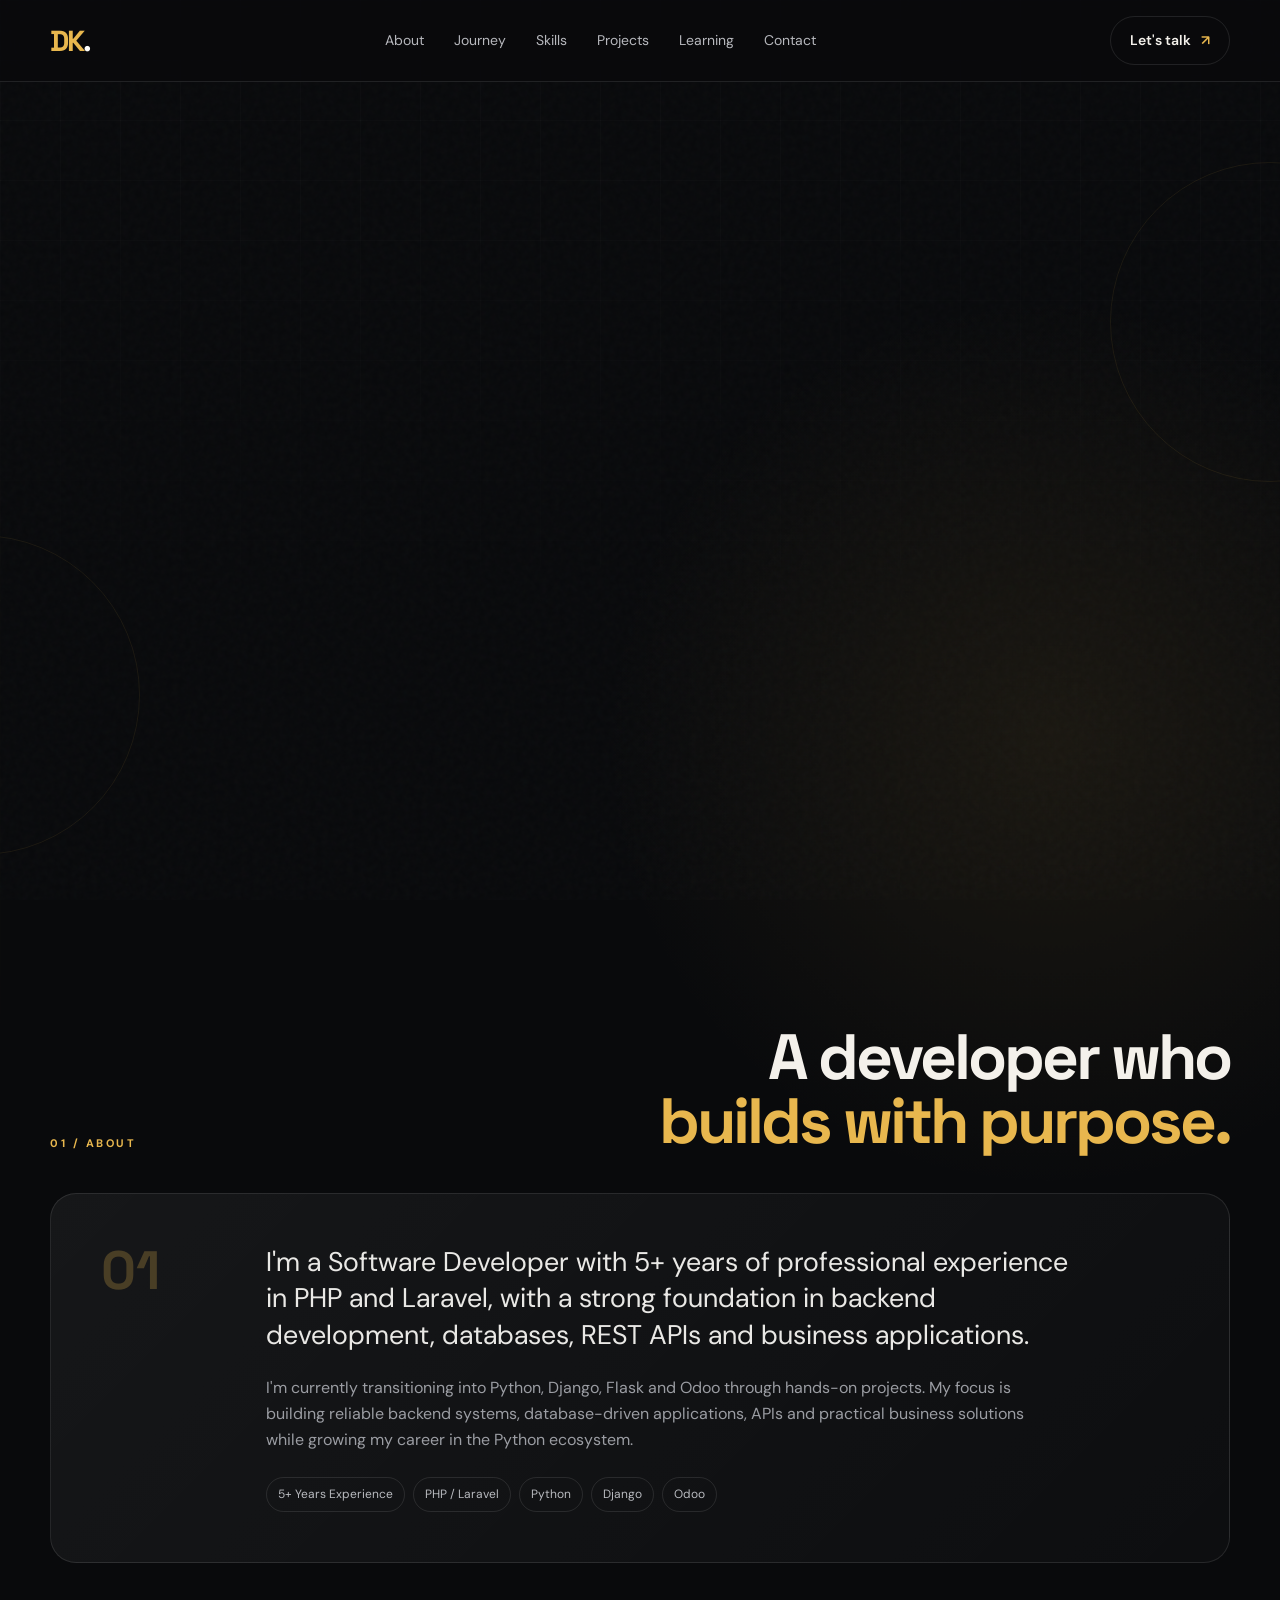
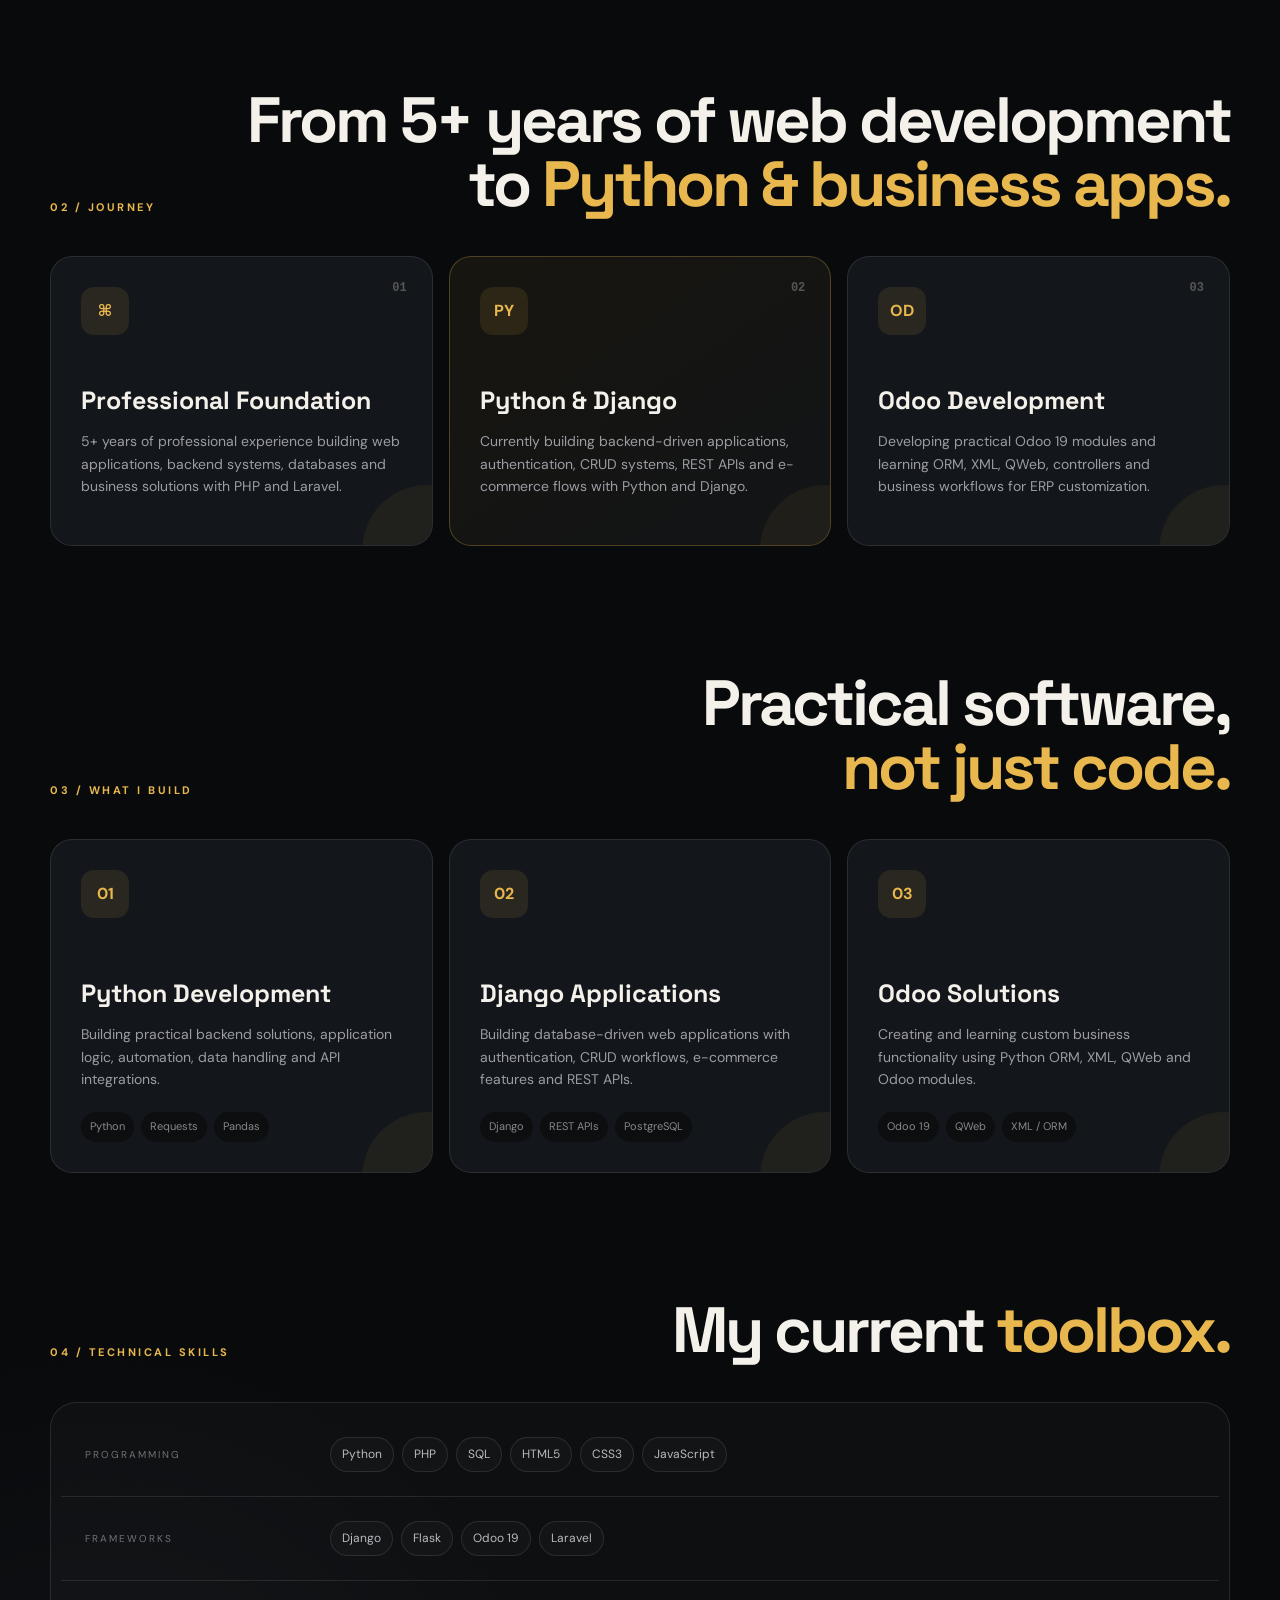
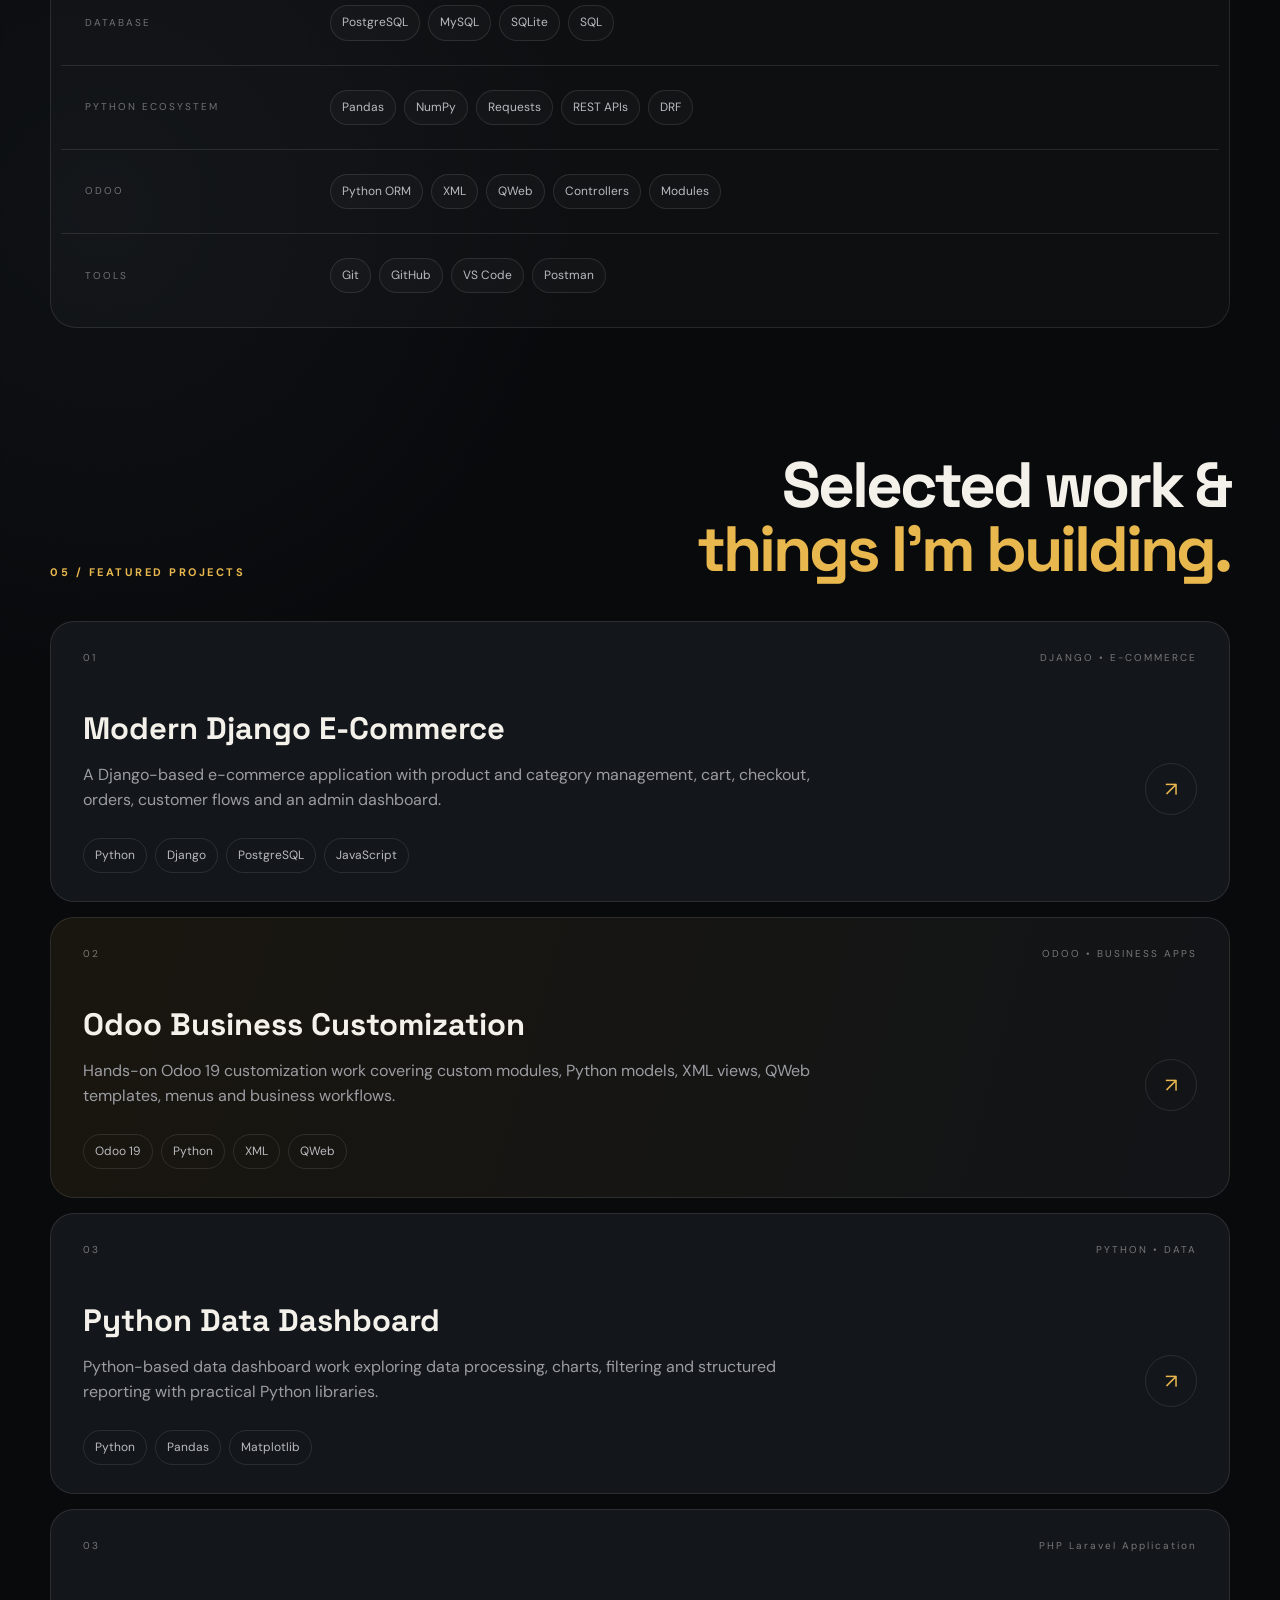
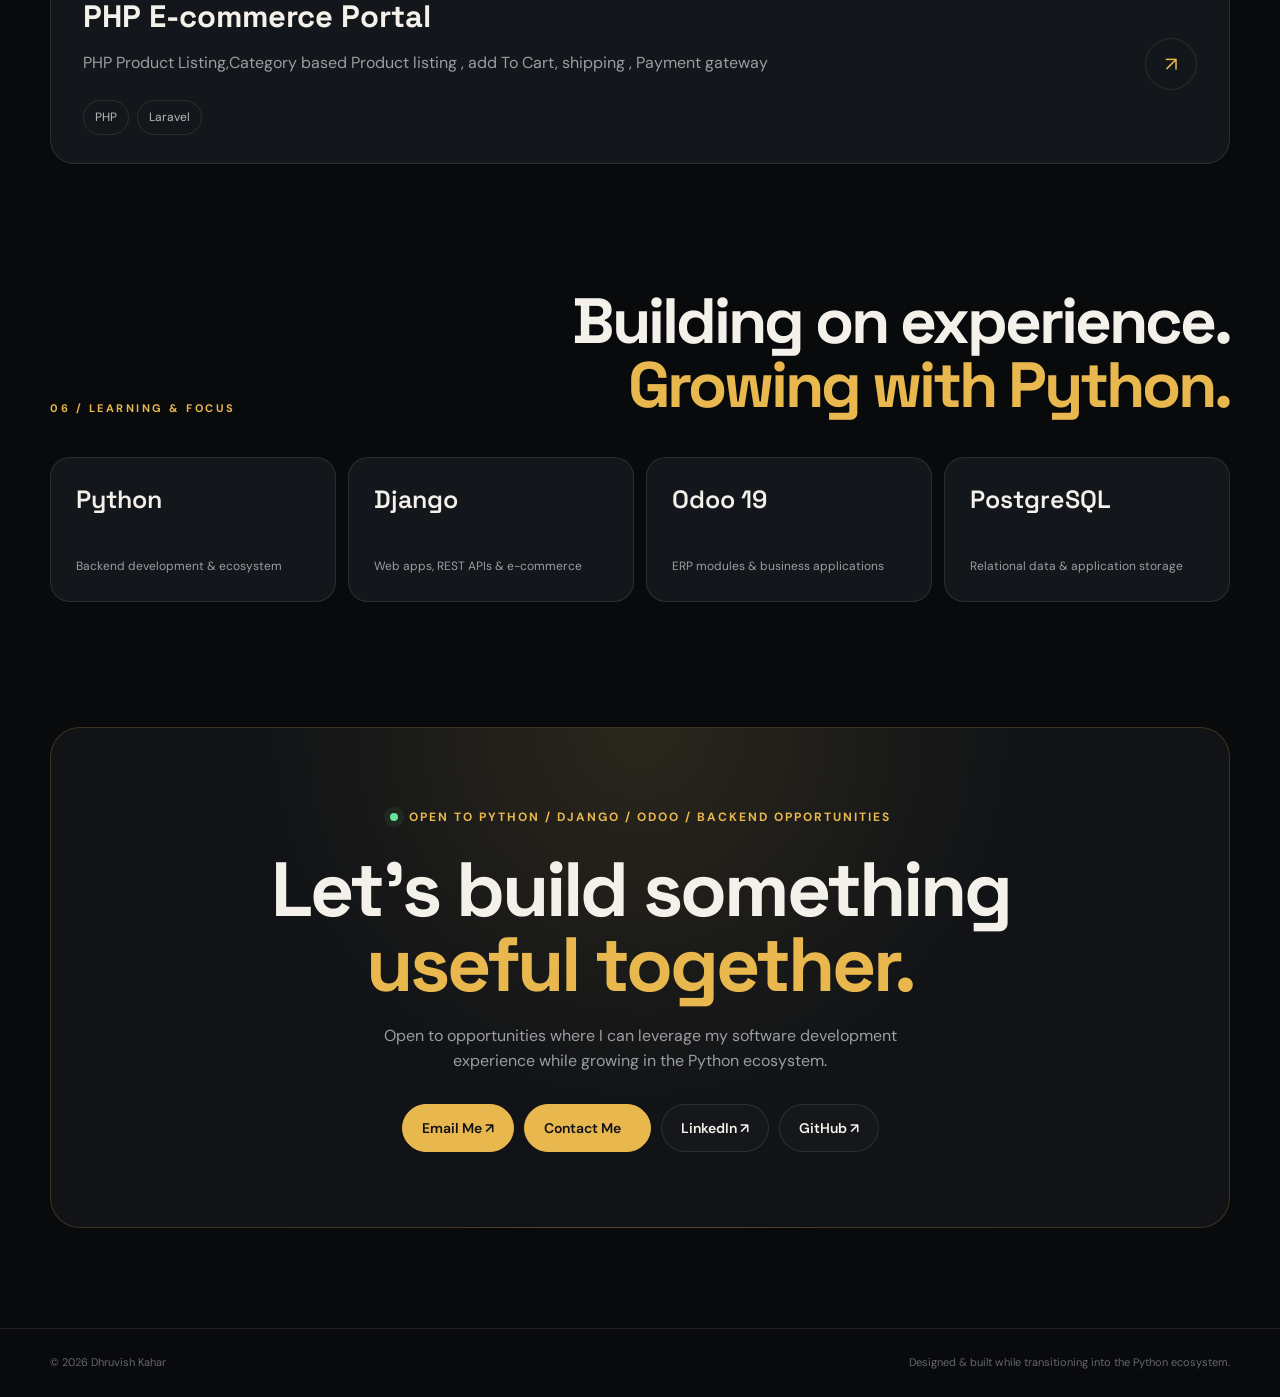
==== commit 65acfcbb: "new changes and add projects" ====
--- a/index.html
+++ b/index.html
@@ -3,280 +3,293 @@
 <head>
   <meta charset="UTF-8">
   <meta name="viewport" content="width=device-width, initial-scale=1.0">
-  <meta name="description" content="Dhruvish Kahar — Python, Django and Odoo Developer portfolio.">
-  <title>Dhruvish Kahar | Python • Django • Odoo Developer</title>
+  <meta name="description" content="Dhruvish Kahar — Software Developer with 5+ years of PHP and Laravel experience, transitioning into Python, Django, Flask and Odoo development.">
+  <title>Dhruvish Kahar | Software Developer • Python • Django • Odoo</title>
   <link rel="preconnect" href="https://fonts.googleapis.com">
   <link rel="preconnect" href="https://fonts.gstatic.com" crossorigin>
   <link href="https://fonts.googleapis.com/css2?family=DM+Sans:wght@400;500;600;700&family=Space+Grotesk:wght@500;600;700&display=swap" rel="stylesheet">
   <link rel="stylesheet" href="style.css">
 </head>
 <body>
-  <div class="noise" aria-hidden="true"></div>
-  <div class="bg-orb orb-one" aria-hidden="true"></div>
-  <div class="bg-orb orb-two" aria-hidden="true"></div>
-
-  <header class="site-header">
-    <a class="brand" href="#home" aria-label="Dhruvish Kahar home"><span>DK</span><i>.</i></a>
-    <nav class="nav" aria-label="Primary navigation">
-      <a href="#about">About</a>
-      <a href="#journey">Journey</a>
-      <a href="#skills">Skills</a>
-      <a href="#projects">Projects</a>
-      <a href="#learning">Learning</a>
-      <a href="#contact">Contact</a>
-    </nav>
-    <a class="nav-cta" href="#contact">Let's talk <span>↗</span></a>
-  </header>
-
-  <main id="home">
-    <!-- HERO -->
-    <section class="hero section-shell">
-      <div class="hero-copy reveal">
-        <!-- <div class="availability"><span></span> AVAILABLE FOR OPPORTUNITIES</div> -->
-        <p class="eyebrow">Hello, I'm</p>
-        <h1>Dhruvish<br>Kahar<span class="gold-dot">.</span></h1>
-
-        <div class="role-line" aria-label="Python Django Odoo Developer">
-          <span class="static-role">I build with</span>
-          <!-- <span class="cursor" aria-hidden="true"></span> -->
-          <span class="typing-wrap" aria-hidden="true">
+<div class="noise" aria-hidden="true"></div>
+<div class="bg-orb orb-one" aria-hidden="true"></div>
+<div class="bg-orb orb-two" aria-hidden="true"></div>
+
+<header class="site-header">
+  <a class="brand" href="#home" aria-label="Dhruvish Kahar home"><span>DK</span><i>.</i></a>
+  <nav class="nav" aria-label="Primary navigation">
+    <a href="#about">About</a>
+    <a href="#journey">Journey</a>
+    <a href="#skills">Skills</a>
+    <a href="#projects">Projects</a>
+    <a href="#learning">Learning</a>
+    <a href="#contact">Contact</a>
+  </nav>
+  <a class="nav-cta" href="#contact">Let's talk <span>↗</span></a>
+</header>
+
+<main id="home">
+  <!-- HERO -->
+  <section class="hero section-shell">
+    <div class="hero-copy reveal">
+      <!-- <div class="availability"><span></span> AVAILABLE FOR OPPORTUNITIES</div> -->
+      <p class="eyebrow">Hello, I'm</p>
+      <h1>Dhruvish<br>Kahar<span class="gold-dot">.</span></h1>
+
+      <div class="role-line" aria-label="Software Developer transitioning into Python Django Odoo">
+        <span class="static-role">I build with</span>
+        <!-- <span class="cursor" aria-hidden="true"></span> -->
+        <span class="typing-wrap" aria-hidden="true">
             <span class="typing-word python">Python</span>
             <span class="typing-word django">Django</span>
             <span class="typing-word odoo">Odoo</span>
           </span>
-          
-          <span class="developer_text">Developer</span>
-        </div>
-
-        <p class="hero-text">
-          I build clean web applications, backend systems and practical business solutions
-          with Python at the core.
+
+        <span class="developer_text">Developer</span>
+      </div>
+
+      <p class="hero-text">
+        Software Developer with 5+ years of professional experience in PHP and Laravel,
+        currently transitioning into Python, Django, Flask and Odoo development.
+      </p>
+
+      <div class="hero-actions">
+        <a class="btn btn-primary" href="#projects">View Projects <span>↗</span></a>
+        <a class="btn btn-ghost" href="#about">Explore Portfolio <span>↓</span></a>
+      </div>
+
+      <div class="hero-links">
+        <span>Vadodara, Gujarat</span>
+        <span class="dot-sep"></span>
+        <a href="https://github.com/" target="_blank" rel="noreferrer">GitHub ↗</a>
+        <a href="https://www.linkedin.com/" target="_blank" rel="noreferrer">LinkedIn ↗</a>
+      </div>
+    </div>
+
+    <div class="hero-visual reveal delay-2">
+      <div class="portrait-frame">
+        <img src="assets/profile.jpg" alt="Dhruvish Kahar in a formal blazer">
+        <div class="portrait-shine"></div>
+      </div>
+      <div class="code-card">
+        <div class="code-dots"><i></i><i></i><i></i></div>
+        <code><span>def</span> build():<br>&nbsp;&nbsp;<b>return</b> "ideas → products"</code>
+      </div>
+      <div class="stack-card">
+        <small>STACK</small>
+        <b>PY</b><b>DJ</b><b>OD</b>
+      </div>
+      <div class="orbit orbit-a"></div>
+      <div class="orbit orbit-b"></div>
+    </div>
+  </section>
+
+  <!-- ABOUT -->
+  <section id="about" class="content-section section-shell">
+    <div class="section-heading reveal">
+      <span>01 / ABOUT</span>
+      <h2>A developer who<br><em>builds with purpose.</em></h2>
+    </div>
+    <div class="about-card reveal">
+      <div class="about-number">01</div>
+      <div class="about-content">
+        <p class="lead">
+          I'm a Software Developer with 5+ years of professional experience in PHP and Laravel,
+          with a strong foundation in backend development, databases, REST APIs and business applications.
         </p>
-
-        <div class="hero-actions">
-          <a class="btn btn-primary" href="#projects">View Projects <span>↗</span></a>
-          <a class="btn btn-ghost" href="#about">Explore Portfolio <span>↓</span></a>
-        </div>
-
-        <div class="hero-links">
-          <span>Vadodara, Gujarat</span>
-          <span class="dot-sep"></span>
-          <a href="https://github.com/" target="_blank" rel="noreferrer">GitHub ↗</a>
-          <a href="https://www.linkedin.com/" target="_blank" rel="noreferrer">LinkedIn ↗</a>
-        </div>
-      </div>
-
-      <div class="hero-visual reveal delay-2">
-        <div class="portrait-frame">
-          <img src="assets/profile.jpg" alt="Dhruvish Kahar in a formal blazer">
-          <div class="portrait-shine"></div>
-        </div>
-        <div class="code-card">
-          <div class="code-dots"><i></i><i></i><i></i></div>
-          <code><span>def</span> build():<br>&nbsp;&nbsp;<b>return</b> "ideas → products"</code>
-        </div>
-        <div class="stack-card">
-          <small>STACK</small>
-          <b>PY</b><b>DJ</b><b>OD</b>
-        </div>
-        <div class="orbit orbit-a"></div>
-        <div class="orbit orbit-b"></div>
-      </div>
-    </section>
-
-    <!-- ABOUT -->
-    <section id="about" class="content-section section-shell">
-      <div class="section-heading reveal">
-        <span>01 / ABOUT</span>
-        <h2>A developer who<br><em>builds with purpose.</em></h2>
-      </div>
-      <div class="about-card reveal">
-        <div class="about-number">01</div>
-        <div class="about-content">
-          <p class="lead">
-            I'm a developer focused on Python, Django and Odoo, with a practical approach
-            to building useful software and business applications.
-          </p>
-          <p>
-            My current focus is strengthening Python development, Django web development,
-            PostgreSQL and Odoo 19. I enjoy turning requirements into clean interfaces,
-            reliable backend logic and understandable business workflows.
-          </p>
-          <div class="about-tags">
-            <span>Python</span><span>Django</span><span>Odoo 19</span><span>PostgreSQL</span>
-          </div>
-        </div>
-      </div>
-    </section>
-
-    <!-- JOURNEY -->
-    <section id="journey" class="content-section section-shell">
-      <div class="section-heading reveal">
-        <span>02 / JOURNEY</span>
-        <h2>From web development<br>to <em>Python & business apps.</em></h2>
-      </div>
-      <div class="journey-grid">
-        <article class="journey-card reveal">
-          <span class="card-index">01</span>
-          <div class="icon-box">⌘</div>
-          <h3>Web Foundations</h3>
-          <p>Experience with web development, databases, HTML, CSS and application logic.</p>
-        </article>
-        <article class="journey-card featured reveal delay-1">
-          <span class="card-index">02</span>
-          <div class="icon-box">PY</div>
-          <h3>Python & Django</h3>
-          <p>Building backend-driven applications, authentication, CRUD systems, APIs and e-commerce flows.</p>
-        </article>
-        <article class="journey-card reveal delay-2">
-          <span class="card-index">03</span>
-          <div class="icon-box">OD</div>
-          <h3>Odoo Development</h3>
-          <p>Learning Odoo 19 module development, ORM, XML, QWeb, controllers and business workflows.</p>
-        </article>
-      </div>
-    </section>
-
-    <!-- WHAT I BUILD -->
-    <section class="content-section section-shell">
-      <div class="section-heading reveal">
-        <span>03 / WHAT I BUILD</span>
-        <h2>Practical software,<br><em>not just code.</em></h2>
-      </div>
-      <div class="services-grid">
-        <article class="service-card reveal">
-          <div class="service-icon">01</div>
-          <h3>Python Development</h3>
-          <p>Application logic, automation, data handling and backend problem solving.</p>
-          <ul><li>Python</li><li>Requests</li><li>Pandas</li></ul>
-        </article>
-        <article class="service-card reveal delay-1">
-          <div class="service-icon">02</div>
-          <h3>Django Applications</h3>
-          <p>Database-driven web applications with authentication, admin workflows and APIs.</p>
-          <ul><li>Django</li><li>REST APIs</li><li>PostgreSQL</li></ul>
-        </article>
-        <article class="service-card reveal delay-2">
-          <div class="service-icon">03</div>
-          <h3>Odoo Solutions</h3>
-          <p>Custom business functionality using Python ORM, XML, QWeb and Odoo modules.</p>
-          <ul><li>Odoo 19</li><li>QWeb</li><li>XML / ORM</li></ul>
-        </article>
-      </div>
-    </section>
-
-    <!-- SKILLS -->
-    <section id="skills" class="content-section section-shell">
-      <div class="section-heading reveal">
-        <span>04 / TECHNICAL SKILLS</span>
-        <h2>My current <em>toolbox.</em></h2>
-      </div>
-      <div class="skills-panel reveal">
-        <div class="skill-group">
-          <small>PROGRAMMING</small>
-          <div class="skill-list"><span>Python</span><span>SQL</span><span>HTML5</span><span>CSS3</span><span>JavaScript</span></div>
-        </div>
-        <div class="skill-group">
-          <small>FRAMEWORKS</small>
-          <div class="skill-list"><span>Django</span><span>Flask</span><span>Odoo 19</span></div>
-        </div>
-        <div class="skill-group">
-          <small>DATABASE</small>
-          <div class="skill-list"><span>PostgreSQL</span><span>MySQL</span><span>SQLite</span></div>
-        </div>
-        <div class="skill-group">
-          <small>PYTHON ECOSYSTEM</small>
-          <div class="skill-list"><span>Pandas</span><span>NumPy</span><span>Requests</span><span>REST API</span></div>
-        </div>
-        <div class="skill-group">
-          <small>ODOO</small>
-          <div class="skill-list"><span>Python ORM</span><span>XML</span><span>QWeb</span><span>Controllers</span><span>Modules</span></div>
-        </div>
-        <div class="skill-group">
-          <small>TOOLS</small>
-          <div class="skill-list"><span>Git</span><span>GitHub</span><span>VS Code</span><span>Postman</span></div>
-        </div>
-      </div>
-    </section>
-
-    <!-- PROJECTS -->
-    <section id="projects" class="content-section section-shell">
-      <div class="section-heading reveal">
-        <span>05 / FEATURED PROJECTS</span>
-        <h2>Selected work &<br><em>things I'm building.</em></h2>
-      </div>
-
-      <div class="project-stack">
-        <article class="project-card reveal">
-          <div class="project-meta"><span>01</span><span>DJANGO • E-COMMERCE</span></div>
-          <div class="project-body">
-            <div>
-              <h3>Modern Django E-Commerce</h3>
-              <p>A full-stack shopping experience with products, categories, cart, checkout, orders and an admin dashboard.</p>
-              <div class="project-tags"><span>Python</span><span>Django</span><span>PostgreSQL</span><span>JavaScript</span></div>
-            </div>
-            <div class="project-arrow">↗</div>
-          </div>
-        </article>
-
-        <article class="project-card project-gold reveal">
-          <div class="project-meta"><span>02</span><span>ODOO • BUSINESS APPS</span></div>
-          <div class="project-body">
-            <div>
-              <h3>Odoo Business Customization</h3>
-              <p>Custom module exploration around Odoo 19, XML views, QWeb templates, ORM models, website and business workflows.</p>
-              <div class="project-tags"><span>Odoo 19</span><span>Python</span><span>XML</span><span>QWeb</span></div>
-            </div>
-            <div class="project-arrow">↗</div>
-          </div>
-        </article>
-
-        <article class="project-card reveal">
-          <div class="project-meta"><span>03</span><span>PYTHON • DATA</span></div>
-          <div class="project-body">
-            <div>
-              <h3>Python Data Dashboard</h3>
-              <p>Data-focused dashboard concepts using Python libraries, charts, filtering and structured reporting.</p>
-              <div class="project-tags"><span>Python</span><span>Pandas</span><span>Matplotlib</span></div>
-            </div>
-            <div class="project-arrow">↗</div>
-          </div>
-        </article>
-      </div>
-    </section>
-
-    <!-- LEARNING -->
-    <section id="learning" class="content-section section-shell">
-      <div class="section-heading reveal">
-        <span>06 / LEARNING & FOCUS</span>
-        <h2>Always learning.<br><em>Always building.</em></h2>
-      </div>
-      <div class="learning-grid">
-        <div class="learning-card reveal"><strong>Python</strong><span>Core language & ecosystem</span></div>
-        <div class="learning-card reveal delay-1"><strong>Django</strong><span>Web apps & backend systems</span></div>
-        <div class="learning-card reveal delay-2"><strong>Odoo 19</strong><span>ERP & business application development</span></div>
-        <div class="learning-card reveal delay-3"><strong>PostgreSQL</strong><span>Relational data & application storage</span></div>
-      </div>
-    </section>
-
-    <!-- CONTACT -->
-    <section id="contact" class="contact-section section-shell reveal">
-      <div class="contact-card">
-        <span class="availability"><span></span> OPEN TO PYTHON / DJANGO / ODOO OPPORTUNITIES</span>
-        <h2>Let's build something<br><em>useful together.</em></h2>
-        <p>Have an opportunity, project or idea? I'd be happy to connect.</p>
-        <div class="contact-actions">
-          <a class="btn btn-primary" href="mailto:your-email@example.com">Email Me ↗</a>
-          <a class="btn btn-ghost" href="https://www.linkedin.com/" target="_blank" rel="noreferrer">LinkedIn ↗</a>
-          <a class="btn btn-ghost" href="https://github.com/" target="_blank" rel="noreferrer">GitHub ↗</a>
-        </div>
-      </div>
-    </section>
-  </main>
-
-  <footer class="footer">
-    <span>© 2026 Dhruvish Kahar</span>
-    <span>Designed & built with Python-minded curiosity.</span>
-  </footer>
+        <p>
+          I'm currently transitioning into Python, Django, Flask and Odoo through hands-on projects.
+          My focus is building reliable backend systems, database-driven applications, APIs and practical
+          business solutions while growing my career in the Python ecosystem.
+        </p>
+        <div class="about-tags">
+          <span>5+ Years Experience</span><span>PHP / Laravel</span><span>Python</span><span>Django</span><span>Odoo</span>
+        </div>
+      </div>
+    </div>
+  </section>
+
+  <!-- JOURNEY -->
+  <section id="journey" class="content-section section-shell">
+    <div class="section-heading reveal">
+      <span>02 / JOURNEY</span>
+      <h2>From 5+ years of web development<br>to <em>Python & business apps.</em></h2>
+    </div>
+    <div class="journey-grid">
+      <article class="journey-card reveal">
+        <span class="card-index">01</span>
+        <div class="icon-box">⌘</div>
+        <h3>Professional Foundation</h3>
+        <p>5+ years of professional experience building web applications, backend systems, databases and business solutions with PHP and Laravel.</p>
+      </article>
+      <article class="journey-card featured reveal delay-1">
+        <span class="card-index">02</span>
+        <div class="icon-box">PY</div>
+        <h3>Python & Django</h3>
+        <p>Currently building backend-driven applications, authentication, CRUD systems, REST APIs and e-commerce flows with Python and Django.</p>
+      </article>
+      <article class="journey-card reveal delay-2">
+        <span class="card-index">03</span>
+        <div class="icon-box">OD</div>
+        <h3>Odoo Development</h3>
+        <p>Developing practical Odoo 19 modules and learning ORM, XML, QWeb, controllers and business workflows for ERP customization.</p>
+      </article>
+    </div>
+  </section>
+
+  <!-- WHAT I BUILD -->
+  <section class="content-section section-shell">
+    <div class="section-heading reveal">
+      <span>03 / WHAT I BUILD</span>
+      <h2>Practical software,<br><em>not just code.</em></h2>
+    </div>
+    <div class="services-grid">
+      <article class="service-card reveal">
+        <div class="service-icon">01</div>
+        <h3>Python Development</h3>
+        <p>Building practical backend solutions, application logic, automation, data handling and API integrations.</p>
+        <ul><li>Python</li><li>Requests</li><li>Pandas</li></ul>
+      </article>
+      <article class="service-card reveal delay-1">
+        <div class="service-icon">02</div>
+        <h3>Django Applications</h3>
+        <p>Building database-driven web applications with authentication, CRUD workflows, e-commerce features and REST APIs.</p>
+        <ul><li>Django</li><li>REST APIs</li><li>PostgreSQL</li></ul>
+      </article>
+      <article class="service-card reveal delay-2">
+        <div class="service-icon">03</div>
+        <h3>Odoo Solutions</h3>
+        <p>Creating and learning custom business functionality using Python ORM, XML, QWeb and Odoo modules.</p>
+        <ul><li>Odoo 19</li><li>QWeb</li><li>XML / ORM</li></ul>
+      </article>
+    </div>
+  </section>
+
+  <!-- SKILLS -->
+  <section id="skills" class="content-section section-shell">
+    <div class="section-heading reveal">
+      <span>04 / TECHNICAL SKILLS</span>
+      <h2>My current <em>toolbox.</em></h2>
+    </div>
+    <div class="skills-panel reveal">
+      <div class="skill-group">
+        <small>PROGRAMMING</small>
+        <div class="skill-list"><span>Python</span><span>PHP</span><span>SQL</span><span>HTML5</span><span>CSS3</span><span>JavaScript</span></div>
+      </div>
+      <div class="skill-group">
+        <small>FRAMEWORKS</small>
+        <div class="skill-list"><span>Django</span><span>Flask</span><span>Odoo 19</span><span>Laravel</span></div>
+      </div>
+      <div class="skill-group">
+        <small>DATABASE</small>
+        <div class="skill-list"><span>PostgreSQL</span><span>MySQL</span><span>SQLite</span><span>SQL</span></div>
+      </div>
+      <div class="skill-group">
+        <small>PYTHON ECOSYSTEM</small>
+        <div class="skill-list"><span>Pandas</span><span>NumPy</span><span>Requests</span><span>REST APIs</span><span>DRF</span></div>
+      </div>
+      <div class="skill-group">
+        <small>ODOO</small>
+        <div class="skill-list"><span>Python ORM</span><span>XML</span><span>QWeb</span><span>Controllers</span><span>Modules</span></div>
+      </div>
+      <div class="skill-group">
+        <small>TOOLS</small>
+        <div class="skill-list"><span>Git</span><span>GitHub</span><span>VS Code</span><span>Postman</span></div>
+      </div>
+    </div>
+  </section>
+
+  <!-- PROJECTS -->
+  <section id="projects" class="content-section section-shell">
+    <div class="section-heading reveal">
+      <span>05 / FEATURED PROJECTS</span>
+      <h2>Selected work &<br><em>things I'm building.</em></h2>
+    </div>
+
+    <div class="project-stack">
+      <article class="project-card reveal">
+        <div class="project-meta"><span>01</span><span>DJANGO • E-COMMERCE</span></div>
+        <div class="project-body">
+          <div>
+            <h3>Modern Django E-Commerce</h3>
+            <p>A Django-based e-commerce application with product and category management, cart, checkout, orders, customer flows and an admin dashboard.</p>
+            <div class="project-tags"><span>Python</span><span>Django</span><span>PostgreSQL</span><span>JavaScript</span></div>
+          </div>
+          <a href="https://django-project-xi-six.vercel.app/" target="_blank"><div class="project-arrow">↗</div></a>
+        </div>
+      </article>
+
+      <article class="project-card project-gold reveal">
+        <div class="project-meta"><span>02</span><span>ODOO • BUSINESS APPS</span></div>
+        <div class="project-body">
+          <div>
+            <h3>Odoo Business Customization</h3>
+            <p>Hands-on Odoo 19 customization work covering custom modules, Python models, XML views, QWeb templates, menus and business workflows.</p>
+            <div class="project-tags"><span>Odoo 19</span><span>Python</span><span>XML</span><span>QWeb</span></div>
+          </div>
+          <div class="project-arrow">↗</div>
+        </div>
+      </article>
+
+      <article class="project-card reveal">
+        <div class="project-meta"><span>03</span><span>PYTHON • DATA</span></div>
+        <div class="project-body">
+          <div>
+            <h3>Python Data Dashboard</h3>
+            <p>Python-based data dashboard work exploring data processing, charts, filtering and structured reporting with practical Python libraries.</p>
+            <div class="project-tags"><span>Python</span><span>Pandas</span><span>Matplotlib</span></div>
+          </div>
+          <div class="project-arrow">↗</div>
+        </div>
+      </article>
+
+      <article class="project-card reveal">
+        <div class="project-meta"><span>03</span><span>PHP Laravel Application</span></div>
+        <div class="project-body">
+          <div>
+            <h3>PHP E-commerce Portal</h3>
+            <p>PHP Product Listing,Category based Product listing , add To Cart, shipping , Payment gateway </p>
+            <div class="project-tags"><span>PHP</span><span>Laravel</span></div>
+          </div>
+          <a href="https://mayleennutricare.com/" target="_blank"><div class="project-arrow">↗</div></a>
+        </div>
+      </article>
+    </div>
+  </section>
+
+  <!-- LEARNING -->
+  <section id="learning" class="content-section section-shell">
+    <div class="section-heading reveal">
+      <span>06 / LEARNING & FOCUS</span>
+      <h2>Building on experience.<br><em>Growing with Python.</em></h2>
+    </div>
+    <div class="learning-grid">
+      <div class="learning-card reveal"><strong>Python</strong><span>Backend development & ecosystem</span></div>
+      <div class="learning-card reveal delay-1"><strong>Django</strong><span>Web apps, REST APIs & e-commerce</span></div>
+      <div class="learning-card reveal delay-2"><strong>Odoo 19</strong><span>ERP modules & business applications</span></div>
+      <div class="learning-card reveal delay-3"><strong>PostgreSQL</strong><span>Relational data & application storage</span></div>
+    </div>
+  </section>
+
+  <!-- CONTACT -->
+  <section id="contact" class="contact-section section-shell reveal">
+    <div class="contact-card">
+      <span class="availability"><span></span> OPEN TO PYTHON / DJANGO / ODOO / BACKEND OPPORTUNITIES</span>
+      <h2>Let's build something<br><em>useful together.</em></h2>
+      <p>Open to opportunities where I can leverage my software development experience while growing in the Python ecosystem.</p>
+      <div class="contact-actions">
+        <a class="btn btn-primary" href="mailto:dhruvishkahar2109@gmail.com">Email Me ↗</a>
+        <a class="btn btn-primary" href="tel:+917046170679">Contact Me <i class="fa fa-phone"></i></a>
+        <a class="btn btn-ghost" href="https://www.linkedin.com/in/dhruvish-kahar" target="_blank" rel="noreferrer">LinkedIn ↗</a>
+        <a class="btn btn-ghost" href="https://github.com/DhruvishKahar2109" target="_blank" rel="noreferrer">GitHub ↗</a>
+      </div>
+    </div>
+  </section>
+</main>
+
+<footer class="footer">
+  <span>© 2026 Dhruvish Kahar</span>
+  <span>Designed & built while transitioning into the Python ecosystem.</span>
+</footer>
 </body>
 </html>
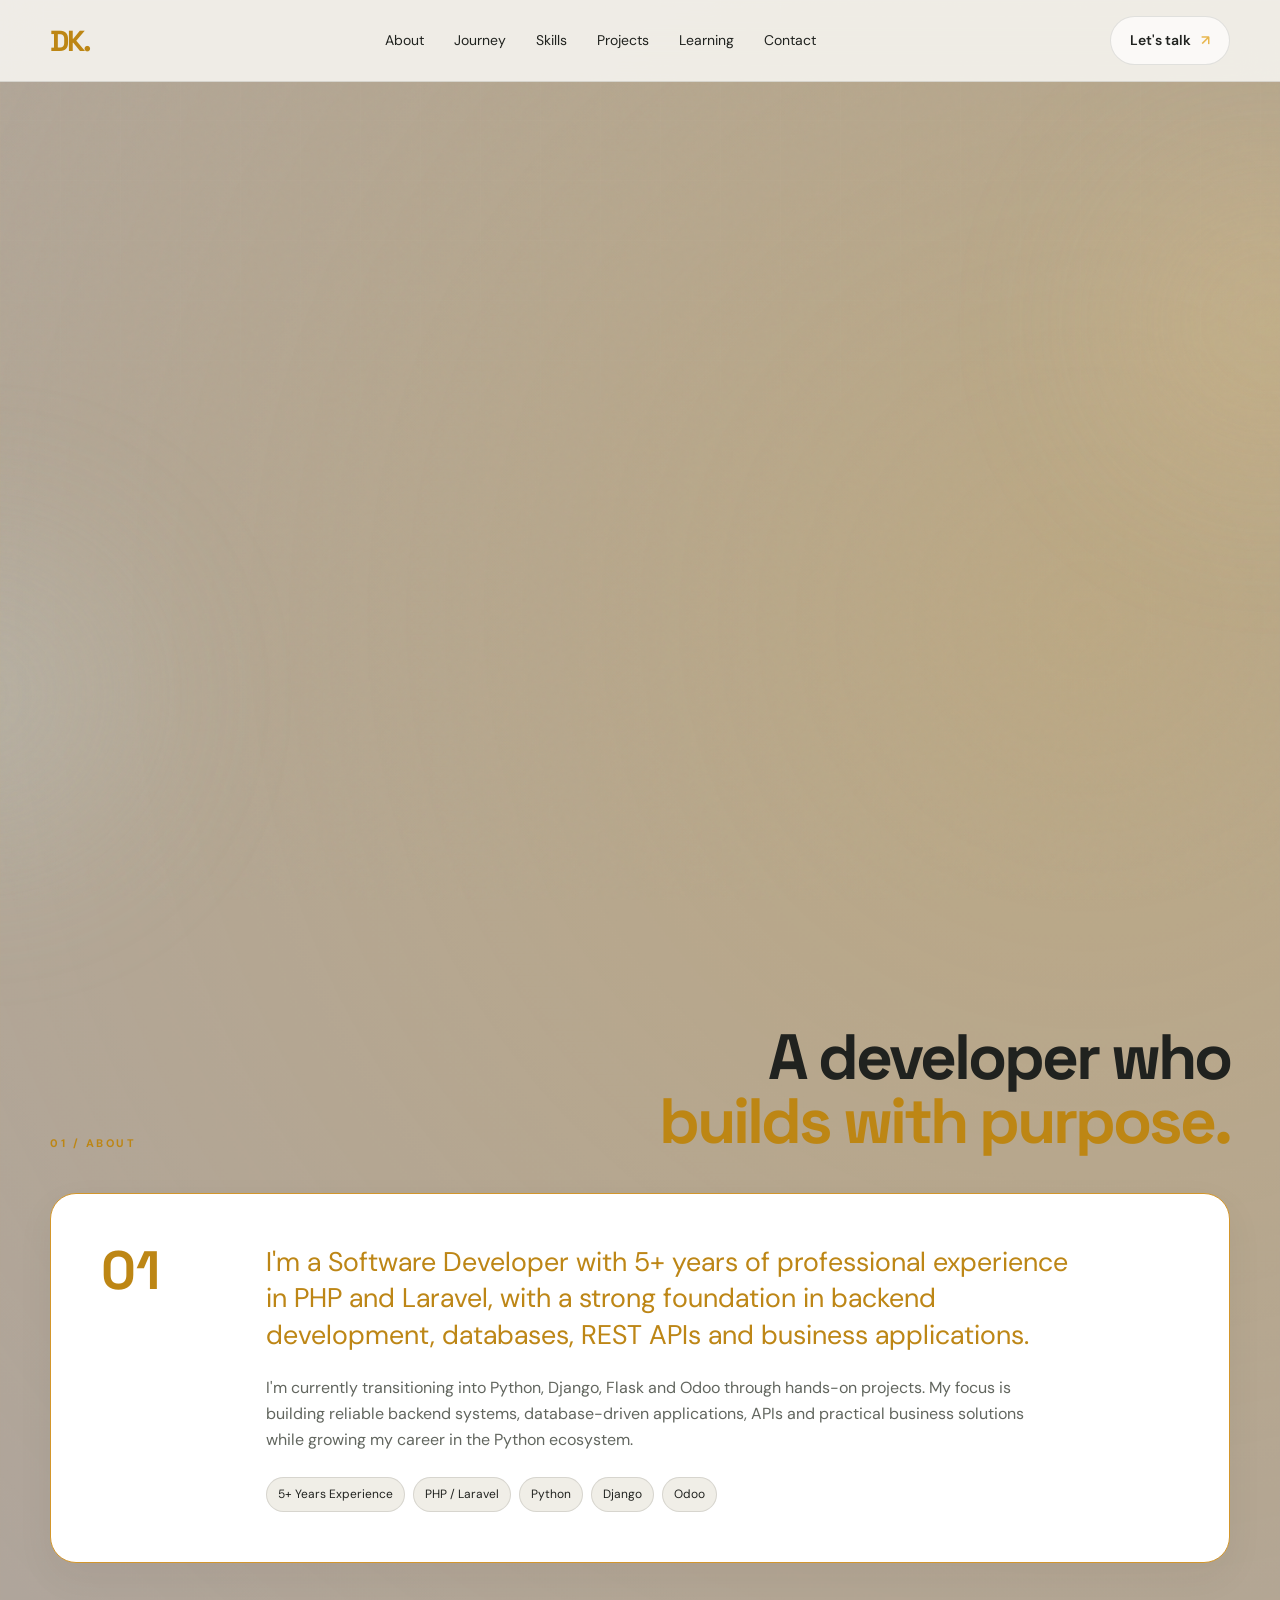
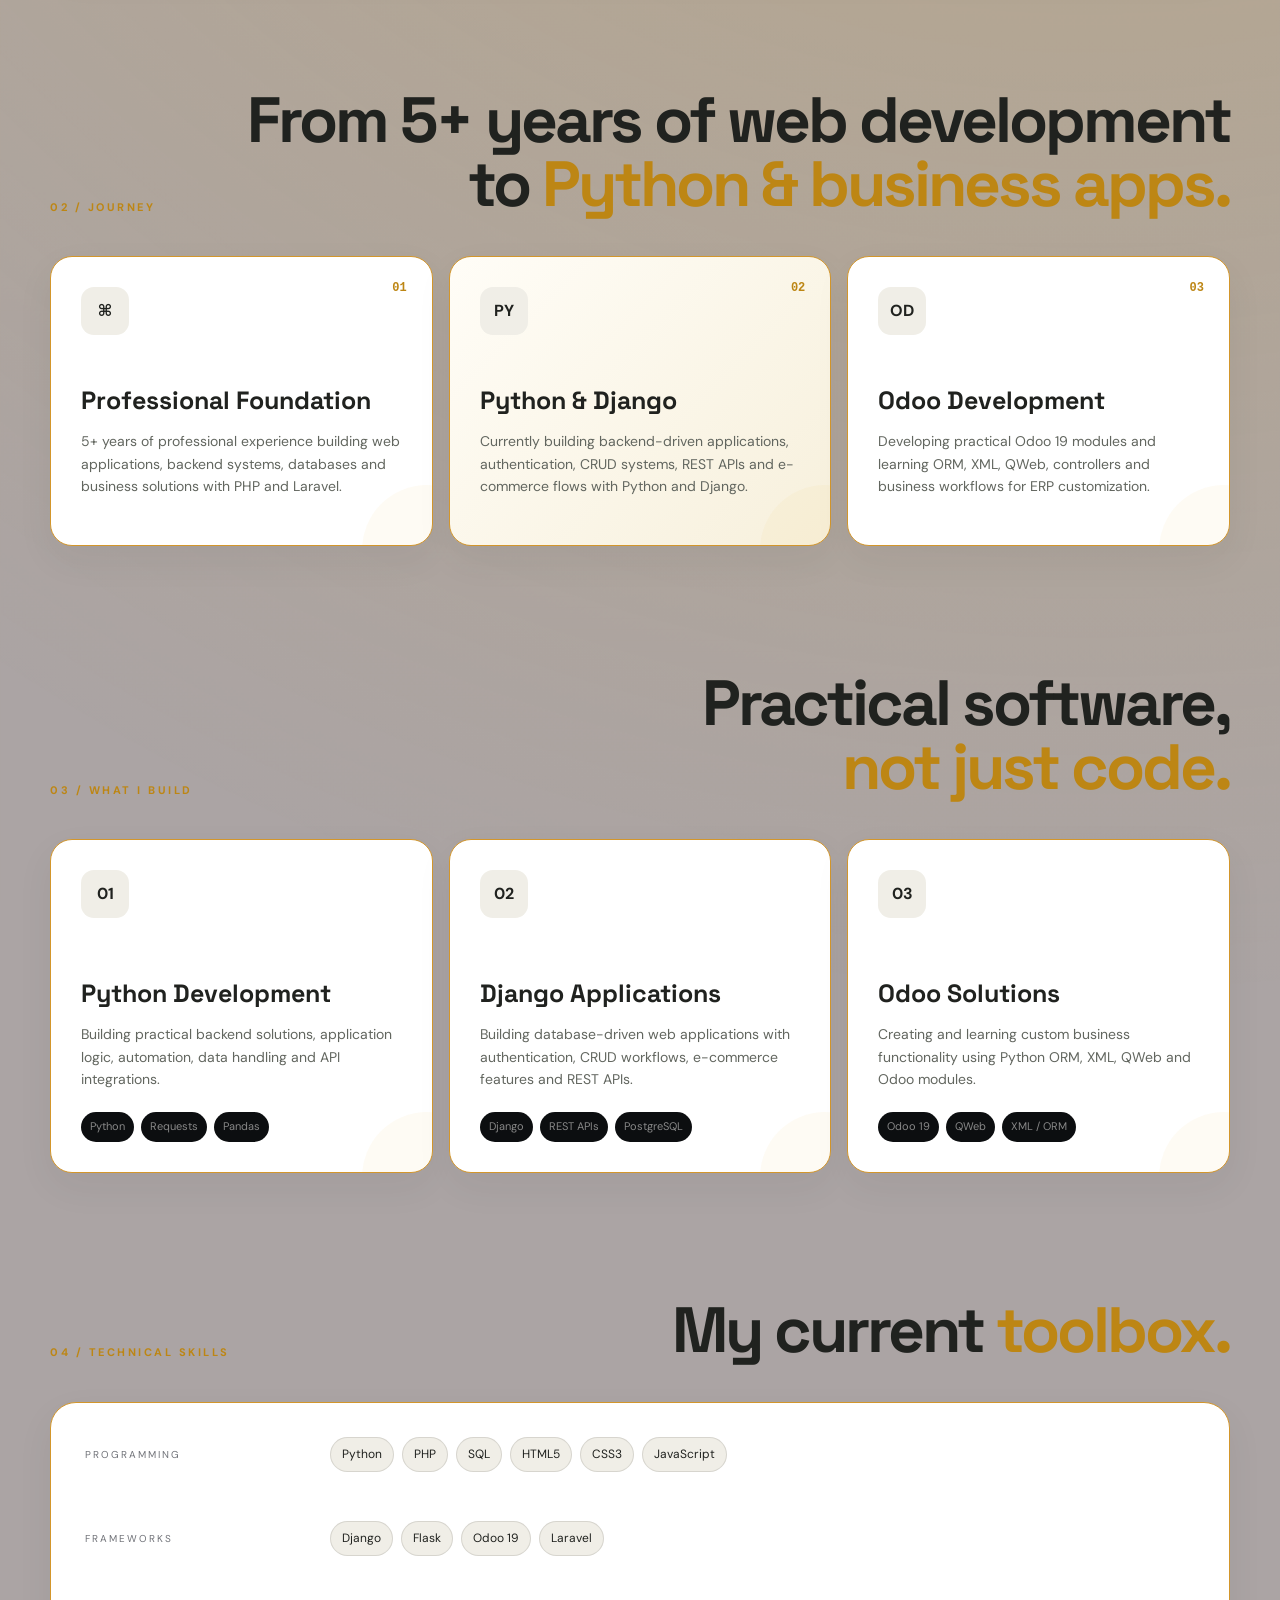
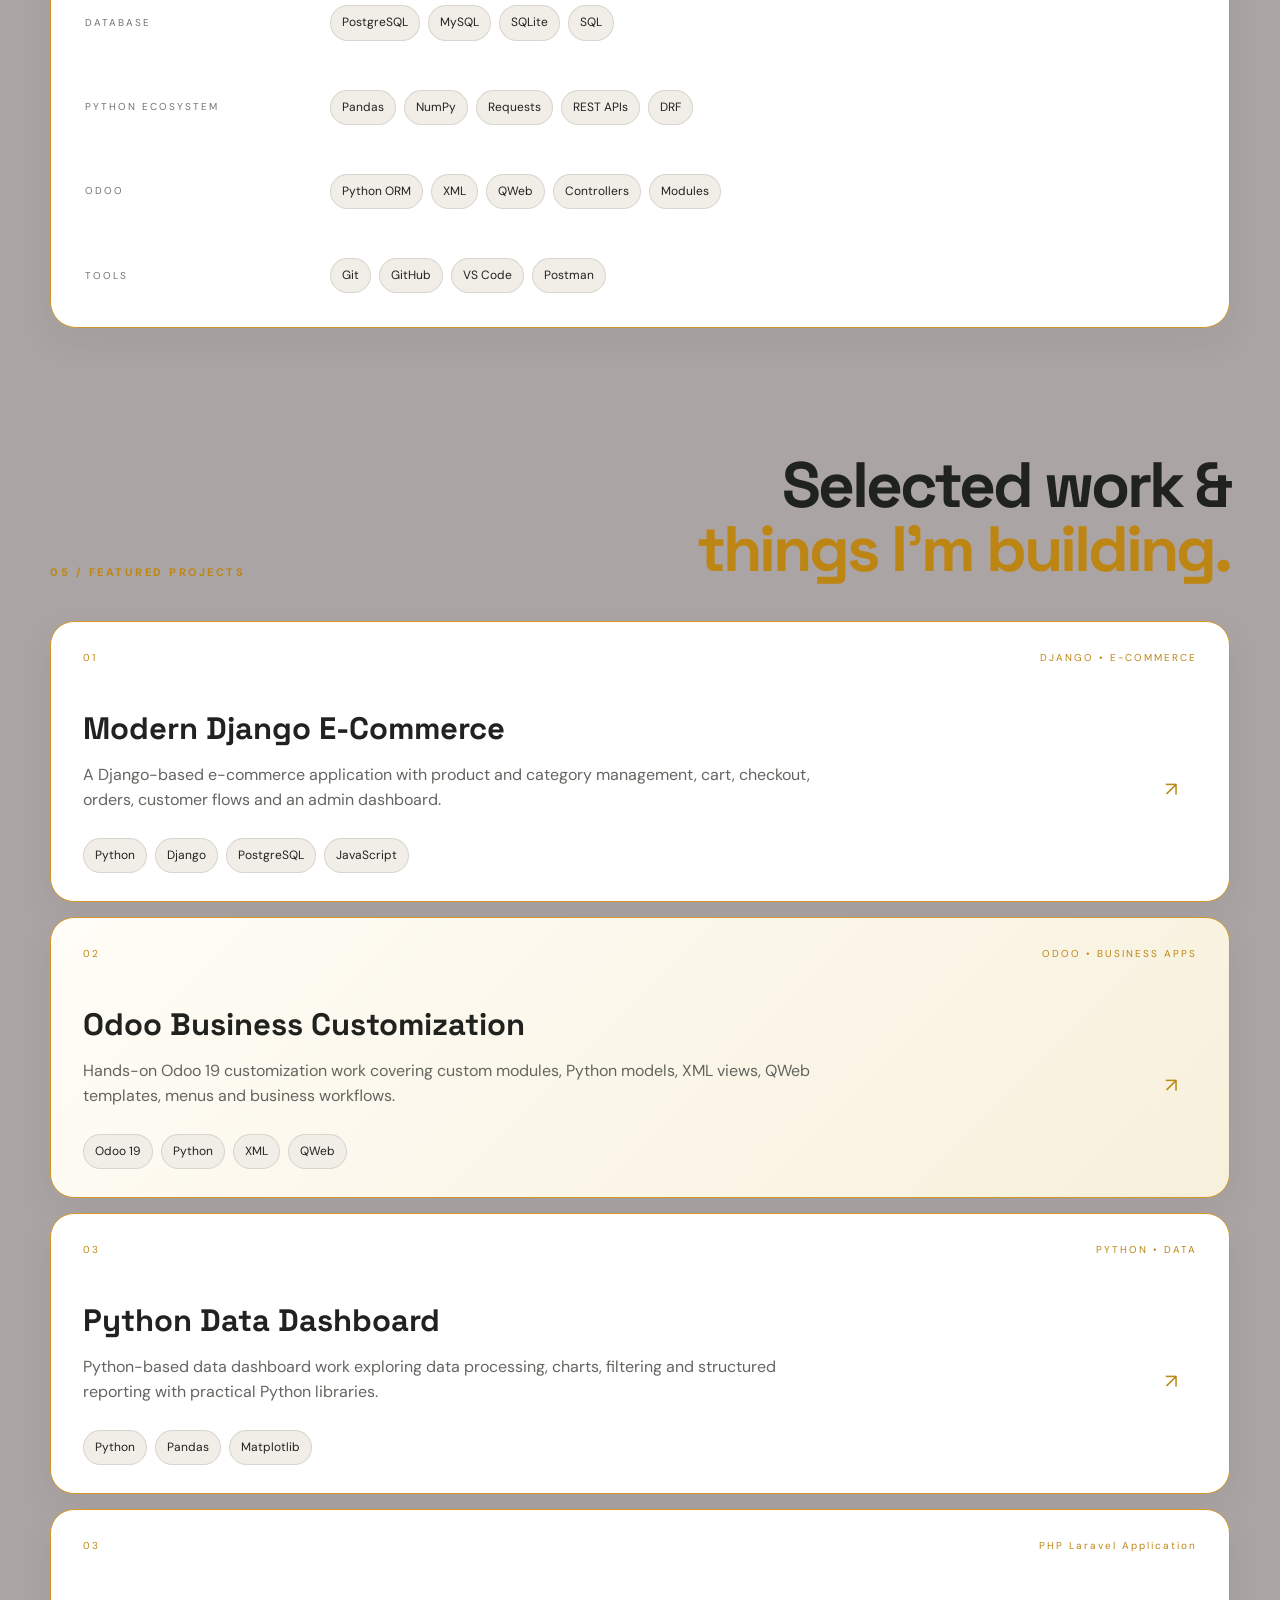
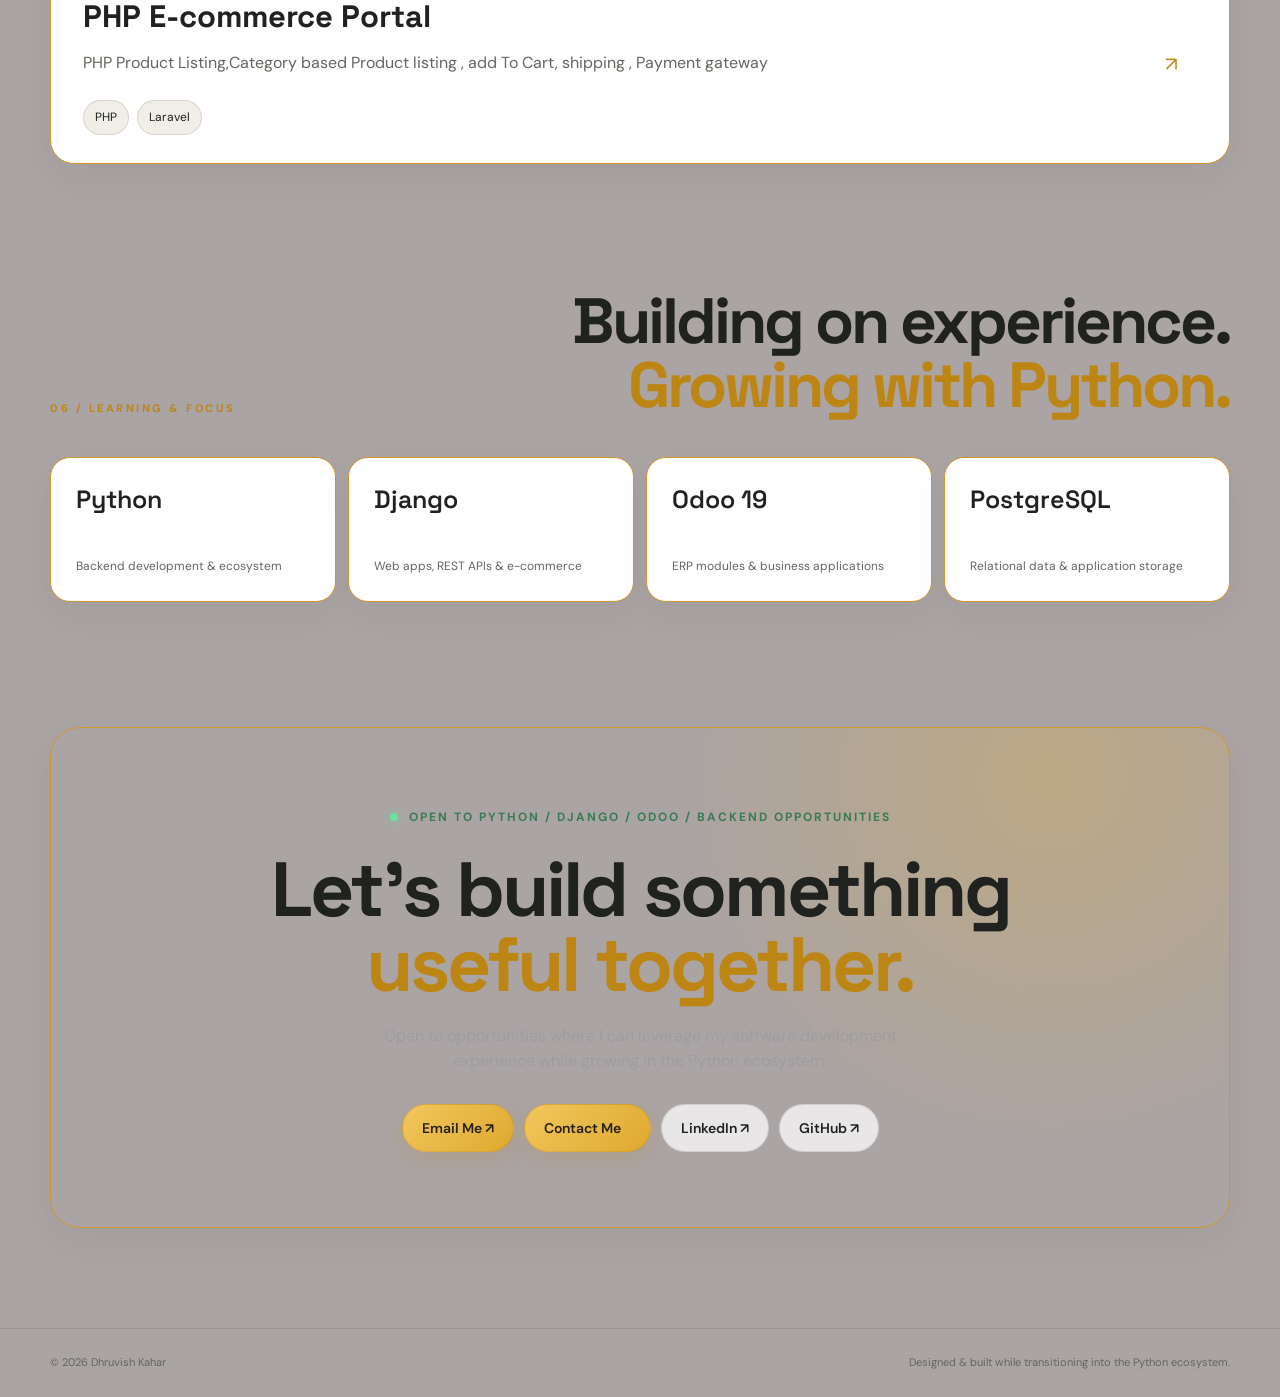
==== commit 68999cb3: "new portfolio upgrade" ====
--- a/index.html
+++ b/index.html
@@ -1,295 +1,483 @@
 <!DOCTYPE html>
 <html lang="en">
 <head>
-  <meta charset="UTF-8">
-  <meta name="viewport" content="width=device-width, initial-scale=1.0">
-  <meta name="description" content="Dhruvish Kahar — Software Developer with 5+ years of PHP and Laravel experience, transitioning into Python, Django, Flask and Odoo development.">
-  <title>Dhruvish Kahar | Software Developer • Python • Django • Odoo</title>
-  <link rel="preconnect" href="https://fonts.googleapis.com">
-  <link rel="preconnect" href="https://fonts.gstatic.com" crossorigin>
-  <link href="https://fonts.googleapis.com/css2?family=DM+Sans:wght@400;500;600;700&family=Space+Grotesk:wght@500;600;700&display=swap" rel="stylesheet">
-  <link rel="stylesheet" href="style.css">
+    <meta charset="UTF-8">
+    <meta content="width=device-width, initial-scale=1.0" name="viewport">
+    <meta content="Dhruvish Kahar — Software Developer with 5+ years of PHP and Laravel experience, transitioning into Python, Django, Flask and Odoo development."
+          name="description">
+    <title>Dhruvish Kahar | Software Developer • Python • Django • Odoo</title>
+    <link href="https://fonts.googleapis.com" rel="preconnect">
+    <link crossorigin href="https://fonts.gstatic.com" rel="preconnect">
+    <link href="https://fonts.googleapis.com/css2?family=DM+Sans:wght@400;500;600;700&family=Space+Grotesk:wght@500;600;700&display=swap"
+          rel="stylesheet">
+    <link href="style.css" rel="stylesheet">
+
+    <style>
+        /* Light, warm portfolio theme: clean, readable, and still distinctive */
+        :root {
+            color-scheme: light;
+            --light-bg: #f7f6f2;
+            --light-surface: #ffffff;
+            --light-surface-soft: #f0eee7;
+            --light-text: #20221f;
+            --light-muted: #62665f;
+            --light-border: rgba(34, 36, 31, .12);
+            --light-accent: #bd8614;
+            --light-accent-bright: #e0ad32;
+        }
+
+        html {
+            scroll-behavior: smooth;
+        }
+
+        body {
+            /*background: var(--light-bg) !important;*/
+            background: radial-gradient(circle at 85% 10%, rgb(237 173 8 / 22%), #00000005 35%), #aea7a7 !important;
+            color: var(--light-text) !important;
+        }
+
+        .noise {
+            opacity: .035 !important;
+        }
+
+        .bg-orb {
+            opacity: .18 !important;
+            filter: blur(90px);
+        }
+
+        .orb-one {
+            background: #f1d48a !important;
+        }
+
+        .orb-two {
+            background: #cfe4df !important;
+        }
+
+        .site-header {
+            background: rgba(247, 246, 242, .88) !important;
+            border-bottom: 1px solid var(--light-border) !important;
+            backdrop-filter: blur(18px);
+        }
+
+        .brand, .nav a, .nav-cta, .hero-links a {
+            color: var(--light-text) !important;
+        }
+
+        .brand span, .brand i, .gold-dot, em, .section-heading > span,
+        .card-index, .project-meta, .about-number {
+            color: var(--light-accent) !important;
+        }
+
+        h1, h2, h3, p, .eyebrow, .static-role, .developer_text,
+        .hero-text, .about-content, .journey-card, .service-card,
+        .project-card, .learning-card, .skills-panel, .footer {
+            color: var(--light-text);
+        }
+
+        .hero-text, .about-content p:not(.lead), .journey-card p,
+        .service-card p, .project-card p, .learning-card span,
+        .footer, .eyebrow {
+            color: var(--light-muted) !important;
+        }
+
+        .btn-primary {
+            background: linear-gradient(135deg, #f1c75d, #dfa92e) !important;
+            color: #252116 !important;
+            border: 1px solid rgba(164, 115, 15, .25) !important;
+            box-shadow: 0 8px 22px rgba(189, 134, 20, .16);
+        }
+
+        .btn-ghost, .nav-cta {
+            background: rgba(255, 255, 255, .72) !important;
+            border: 1px solid var(--light-border) !important;
+            color: var(--light-text) !important;
+        }
+
+        .about-card, .journey-card, .service-card, .skills-panel,
+        .project-card, .learning-card, .contact-card, .code-card, .stack-card {
+            background: var(--light-surface) !important;
+            color: var(--light-text) !important;
+            /*border: 1px solid var(--light-border) !important;*/
+            border:1px solid #d3962b !important;
+            box-shadow: 0 14px 38px rgba(37, 38, 32, .055) !important;
+        }
+
+        .journey-card.featured, .project-card.project-gold {
+            background: linear-gradient(135deg, #fffdf7, #f7f0dc) !important;
+        }
+
+        .icon-box, .service-icon, .skill-list span, .project-tags span,
+        .about-tags span, .code-dots {
+            background: var(--light-surface-soft) !important;
+            color: var(--light-text) !important;
+            border-color: var(--light-border) !important;
+        }
+
+        .portrait-frame {
+            box-shadow: 0 20px 55px rgba(37, 38, 32, .14) !important;
+        }
+
+        .orbit {
+            border-color: rgba(189, 134, 20, .22) !important;
+        }
+
+        .contact-section .contact-card {
+            background: radial-gradient(circle at 85% 10%, rgb(237 173 8 / 22%), #00000005 35%), #aea7a7 !important;
+        }
+
+        .availability {
+            color: #397b54 !important;
+        }
+
+        .project-arrow {
+            color: var(--light-accent) !important;
+        }
+
+        .footer {
+            border-top: 1px solid var(--light-border) !important;
+        }
+
+        a {
+            transition: color .2s ease, transform .2s ease, box-shadow .2s ease;
+        }
+
+        .nav a:hover, .hero-links a:hover {
+            color: var(--light-accent) !important;
+        }
+
+        @media (prefers-reduced-motion: reduce) {
+            html {
+                scroll-behavior: auto;
+            }
+
+            *, *::before, *::after {
+                animation-duration: .01ms !important;
+                transition-duration: .01ms !important;
+            }
+        }
+    </style>
+
 </head>
 <body>
-<div class="noise" aria-hidden="true"></div>
-<div class="bg-orb orb-one" aria-hidden="true"></div>
-<div class="bg-orb orb-two" aria-hidden="true"></div>
+<div aria-hidden="true" class="noise"></div>
+<div aria-hidden="true" class="bg-orb orb-one"></div>
+<div aria-hidden="true" class="bg-orb orb-two"></div>
 
 <header class="site-header">
-  <a class="brand" href="#home" aria-label="Dhruvish Kahar home"><span>DK</span><i>.</i></a>
-  <nav class="nav" aria-label="Primary navigation">
-    <a href="#about">About</a>
-    <a href="#journey">Journey</a>
-    <a href="#skills">Skills</a>
-    <a href="#projects">Projects</a>
-    <a href="#learning">Learning</a>
-    <a href="#contact">Contact</a>
-  </nav>
-  <a class="nav-cta" href="#contact">Let's talk <span>↗</span></a>
+    <a aria-label="Dhruvish Kahar home" class="brand" href="#home"><span>DK</span><i>.</i></a>
+    <nav aria-label="Primary navigation" class="nav">
+        <a href="#about">About</a>
+        <a href="#journey">Journey</a>
+        <a href="#skills">Skills</a>
+        <a href="#projects">Projects</a>
+        <a href="#learning">Learning</a>
+        <a href="#contact">Contact</a>
+    </nav>
+    <a class="nav-cta" href="#contact">Let's talk <span>↗</span></a>
 </header>
 
 <main id="home">
-  <!-- HERO -->
-  <section class="hero section-shell">
-    <div class="hero-copy reveal">
-      <!-- <div class="availability"><span></span> AVAILABLE FOR OPPORTUNITIES</div> -->
-      <p class="eyebrow">Hello, I'm</p>
-      <h1>Dhruvish<br>Kahar<span class="gold-dot">.</span></h1>
-
-      <div class="role-line" aria-label="Software Developer transitioning into Python Django Odoo">
-        <span class="static-role">I build with</span>
-        <!-- <span class="cursor" aria-hidden="true"></span> -->
-        <span class="typing-wrap" aria-hidden="true">
+    <!-- HERO -->
+    <section class="hero section-shell">
+        <div class="hero-copy reveal">
+            <!-- <div class="availability"><span></span> AVAILABLE FOR OPPORTUNITIES</div> -->
+            <p class="eyebrow">Hello, I'm</p>
+            <h1>Dhruvish<br>Kahar<span class="gold-dot">.</span></h1>
+
+            <div aria-label="Software Developer transitioning into Python Django Odoo" class="role-line">
+                <span class="static-role">I build with</span>
+                <!-- <span class="cursor" aria-hidden="true"></span> -->
+                <span aria-hidden="true" class="typing-wrap">
             <span class="typing-word python">Python</span>
             <span class="typing-word django">Django</span>
             <span class="typing-word odoo">Odoo</span>
           </span>
 
-        <span class="developer_text">Developer</span>
-      </div>
-
-      <p class="hero-text">
-        Software Developer with 5+ years of professional experience in PHP and Laravel,
-        currently transitioning into Python, Django, Flask and Odoo development.
-      </p>
-
-      <div class="hero-actions">
-        <a class="btn btn-primary" href="#projects">View Projects <span>↗</span></a>
-        <a class="btn btn-ghost" href="#about">Explore Portfolio <span>↓</span></a>
-      </div>
-
-      <div class="hero-links">
-        <span>Vadodara, Gujarat</span>
-        <span class="dot-sep"></span>
-        <a href="https://github.com/" target="_blank" rel="noreferrer">GitHub ↗</a>
-        <a href="https://www.linkedin.com/" target="_blank" rel="noreferrer">LinkedIn ↗</a>
-      </div>
-    </div>
-
-    <div class="hero-visual reveal delay-2">
-      <div class="portrait-frame">
-        <img src="assets/profile.jpg" alt="Dhruvish Kahar in a formal blazer">
-        <div class="portrait-shine"></div>
-      </div>
-      <div class="code-card">
-        <div class="code-dots"><i></i><i></i><i></i></div>
-        <code><span>def</span> build():<br>&nbsp;&nbsp;<b>return</b> "ideas → products"</code>
-      </div>
-      <div class="stack-card">
-        <small>STACK</small>
-        <b>PY</b><b>DJ</b><b>OD</b>
-      </div>
-      <div class="orbit orbit-a"></div>
-      <div class="orbit orbit-b"></div>
-    </div>
-  </section>
-
-  <!-- ABOUT -->
-  <section id="about" class="content-section section-shell">
-    <div class="section-heading reveal">
-      <span>01 / ABOUT</span>
-      <h2>A developer who<br><em>builds with purpose.</em></h2>
-    </div>
-    <div class="about-card reveal">
-      <div class="about-number">01</div>
-      <div class="about-content">
-        <p class="lead">
-          I'm a Software Developer with 5+ years of professional experience in PHP and Laravel,
-          with a strong foundation in backend development, databases, REST APIs and business applications.
-        </p>
-        <p>
-          I'm currently transitioning into Python, Django, Flask and Odoo through hands-on projects.
-          My focus is building reliable backend systems, database-driven applications, APIs and practical
-          business solutions while growing my career in the Python ecosystem.
-        </p>
-        <div class="about-tags">
-          <span>5+ Years Experience</span><span>PHP / Laravel</span><span>Python</span><span>Django</span><span>Odoo</span>
-        </div>
-      </div>
-    </div>
-  </section>
-
-  <!-- JOURNEY -->
-  <section id="journey" class="content-section section-shell">
-    <div class="section-heading reveal">
-      <span>02 / JOURNEY</span>
-      <h2>From 5+ years of web development<br>to <em>Python & business apps.</em></h2>
-    </div>
-    <div class="journey-grid">
-      <article class="journey-card reveal">
-        <span class="card-index">01</span>
-        <div class="icon-box">⌘</div>
-        <h3>Professional Foundation</h3>
-        <p>5+ years of professional experience building web applications, backend systems, databases and business solutions with PHP and Laravel.</p>
-      </article>
-      <article class="journey-card featured reveal delay-1">
-        <span class="card-index">02</span>
-        <div class="icon-box">PY</div>
-        <h3>Python & Django</h3>
-        <p>Currently building backend-driven applications, authentication, CRUD systems, REST APIs and e-commerce flows with Python and Django.</p>
-      </article>
-      <article class="journey-card reveal delay-2">
-        <span class="card-index">03</span>
-        <div class="icon-box">OD</div>
-        <h3>Odoo Development</h3>
-        <p>Developing practical Odoo 19 modules and learning ORM, XML, QWeb, controllers and business workflows for ERP customization.</p>
-      </article>
-    </div>
-  </section>
-
-  <!-- WHAT I BUILD -->
-  <section class="content-section section-shell">
-    <div class="section-heading reveal">
-      <span>03 / WHAT I BUILD</span>
-      <h2>Practical software,<br><em>not just code.</em></h2>
-    </div>
-    <div class="services-grid">
-      <article class="service-card reveal">
-        <div class="service-icon">01</div>
-        <h3>Python Development</h3>
-        <p>Building practical backend solutions, application logic, automation, data handling and API integrations.</p>
-        <ul><li>Python</li><li>Requests</li><li>Pandas</li></ul>
-      </article>
-      <article class="service-card reveal delay-1">
-        <div class="service-icon">02</div>
-        <h3>Django Applications</h3>
-        <p>Building database-driven web applications with authentication, CRUD workflows, e-commerce features and REST APIs.</p>
-        <ul><li>Django</li><li>REST APIs</li><li>PostgreSQL</li></ul>
-      </article>
-      <article class="service-card reveal delay-2">
-        <div class="service-icon">03</div>
-        <h3>Odoo Solutions</h3>
-        <p>Creating and learning custom business functionality using Python ORM, XML, QWeb and Odoo modules.</p>
-        <ul><li>Odoo 19</li><li>QWeb</li><li>XML / ORM</li></ul>
-      </article>
-    </div>
-  </section>
-
-  <!-- SKILLS -->
-  <section id="skills" class="content-section section-shell">
-    <div class="section-heading reveal">
-      <span>04 / TECHNICAL SKILLS</span>
-      <h2>My current <em>toolbox.</em></h2>
-    </div>
-    <div class="skills-panel reveal">
-      <div class="skill-group">
-        <small>PROGRAMMING</small>
-        <div class="skill-list"><span>Python</span><span>PHP</span><span>SQL</span><span>HTML5</span><span>CSS3</span><span>JavaScript</span></div>
-      </div>
-      <div class="skill-group">
-        <small>FRAMEWORKS</small>
-        <div class="skill-list"><span>Django</span><span>Flask</span><span>Odoo 19</span><span>Laravel</span></div>
-      </div>
-      <div class="skill-group">
-        <small>DATABASE</small>
-        <div class="skill-list"><span>PostgreSQL</span><span>MySQL</span><span>SQLite</span><span>SQL</span></div>
-      </div>
-      <div class="skill-group">
-        <small>PYTHON ECOSYSTEM</small>
-        <div class="skill-list"><span>Pandas</span><span>NumPy</span><span>Requests</span><span>REST APIs</span><span>DRF</span></div>
-      </div>
-      <div class="skill-group">
-        <small>ODOO</small>
-        <div class="skill-list"><span>Python ORM</span><span>XML</span><span>QWeb</span><span>Controllers</span><span>Modules</span></div>
-      </div>
-      <div class="skill-group">
-        <small>TOOLS</small>
-        <div class="skill-list"><span>Git</span><span>GitHub</span><span>VS Code</span><span>Postman</span></div>
-      </div>
-    </div>
-  </section>
-
-  <!-- PROJECTS -->
-  <section id="projects" class="content-section section-shell">
-    <div class="section-heading reveal">
-      <span>05 / FEATURED PROJECTS</span>
-      <h2>Selected work &<br><em>things I'm building.</em></h2>
-    </div>
-
-    <div class="project-stack">
-      <article class="project-card reveal">
-        <div class="project-meta"><span>01</span><span>DJANGO • E-COMMERCE</span></div>
-        <div class="project-body">
-          <div>
-            <h3>Modern Django E-Commerce</h3>
-            <p>A Django-based e-commerce application with product and category management, cart, checkout, orders, customer flows and an admin dashboard.</p>
-            <div class="project-tags"><span>Python</span><span>Django</span><span>PostgreSQL</span><span>JavaScript</span></div>
-          </div>
-          <a href="https://django-project-xi-six.vercel.app/" target="_blank"><div class="project-arrow">↗</div></a>
-        </div>
-      </article>
-
-      <article class="project-card project-gold reveal">
-        <div class="project-meta"><span>02</span><span>ODOO • BUSINESS APPS</span></div>
-        <div class="project-body">
-          <div>
-            <h3>Odoo Business Customization</h3>
-            <p>Hands-on Odoo 19 customization work covering custom modules, Python models, XML views, QWeb templates, menus and business workflows.</p>
-            <div class="project-tags"><span>Odoo 19</span><span>Python</span><span>XML</span><span>QWeb</span></div>
-          </div>
-          <div class="project-arrow">↗</div>
-        </div>
-      </article>
-
-      <article class="project-card reveal">
-        <div class="project-meta"><span>03</span><span>PYTHON • DATA</span></div>
-        <div class="project-body">
-          <div>
-            <h3>Python Data Dashboard</h3>
-            <p>Python-based data dashboard work exploring data processing, charts, filtering and structured reporting with practical Python libraries.</p>
-            <div class="project-tags"><span>Python</span><span>Pandas</span><span>Matplotlib</span></div>
-          </div>
-          <div class="project-arrow">↗</div>
-        </div>
-      </article>
-
-      <article class="project-card reveal">
-        <div class="project-meta"><span>03</span><span>PHP Laravel Application</span></div>
-        <div class="project-body">
-          <div>
-            <h3>PHP E-commerce Portal</h3>
-            <p>PHP Product Listing,Category based Product listing , add To Cart, shipping , Payment gateway </p>
-            <div class="project-tags"><span>PHP</span><span>Laravel</span></div>
-          </div>
-          <a href="https://mayleennutricare.com/" target="_blank"><div class="project-arrow">↗</div></a>
-        </div>
-      </article>
-    </div>
-  </section>
-
-  <!-- LEARNING -->
-  <section id="learning" class="content-section section-shell">
-    <div class="section-heading reveal">
-      <span>06 / LEARNING & FOCUS</span>
-      <h2>Building on experience.<br><em>Growing with Python.</em></h2>
-    </div>
-    <div class="learning-grid">
-      <div class="learning-card reveal"><strong>Python</strong><span>Backend development & ecosystem</span></div>
-      <div class="learning-card reveal delay-1"><strong>Django</strong><span>Web apps, REST APIs & e-commerce</span></div>
-      <div class="learning-card reveal delay-2"><strong>Odoo 19</strong><span>ERP modules & business applications</span></div>
-      <div class="learning-card reveal delay-3"><strong>PostgreSQL</strong><span>Relational data & application storage</span></div>
-    </div>
-  </section>
-
-  <!-- CONTACT -->
-  <section id="contact" class="contact-section section-shell reveal">
-    <div class="contact-card">
-      <span class="availability"><span></span> OPEN TO PYTHON / DJANGO / ODOO / BACKEND OPPORTUNITIES</span>
-      <h2>Let's build something<br><em>useful together.</em></h2>
-      <p>Open to opportunities where I can leverage my software development experience while growing in the Python ecosystem.</p>
-      <div class="contact-actions">
-        <a class="btn btn-primary" href="mailto:dhruvishkahar2109@gmail.com">Email Me ↗</a>
-        <a class="btn btn-primary" href="tel:+917046170679">Contact Me <i class="fa fa-phone"></i></a>
-        <a class="btn btn-ghost" href="https://www.linkedin.com/in/dhruvish-kahar" target="_blank" rel="noreferrer">LinkedIn ↗</a>
-        <a class="btn btn-ghost" href="https://github.com/DhruvishKahar2109" target="_blank" rel="noreferrer">GitHub ↗</a>
-      </div>
-    </div>
-  </section>
+                <span class="developer_text">Developer</span>
+            </div>
+
+            <p class="hero-text">
+                Software Developer with 5+ years of professional experience in PHP and Laravel,
+                currently transitioning into Python, Django, Flask and Odoo development.
+            </p>
+
+            <div class="hero-actions">
+                <a class="btn btn-primary" href="#projects">View Projects <span>↗</span></a>
+                <a class="btn btn-ghost" href="#about">Explore Portfolio <span>↓</span></a>
+            </div>
+
+            <div class="hero-links">
+                <span>Vadodara, Gujarat</span>
+                <span class="dot-sep"></span>
+                <a href="https://github.com/" rel="noreferrer" target="_blank">GitHub ↗</a>
+                <a href="https://www.linkedin.com/" rel="noreferrer" target="_blank">LinkedIn ↗</a>
+            </div>
+        </div>
+
+        <div class="hero-visual reveal delay-2">
+            <div class="portrait-frame">
+                <img alt="Dhruvish Kahar in a formal blazer" src="assets/profile.jpg">
+                <div class="portrait-shine"></div>
+            </div>
+            <div class="code-card">
+                <div class="code-dots"><i></i><i></i><i></i></div>
+                <code><span>def</span> build():<br>&nbsp;&nbsp;<b>return</b> "ideas → products"</code>
+            </div>
+            <div class="stack-card">
+                <small>STACK</small>
+                <b>PY</b><b>DJ</b><b>OD</b>
+            </div>
+            <div class="orbit orbit-a"></div>
+            <div class="orbit orbit-b"></div>
+        </div>
+    </section>
+
+    <!-- ABOUT -->
+    <section class="content-section section-shell" id="about">
+        <div class="section-heading reveal">
+            <span>01 / ABOUT</span>
+            <h2>A developer who<br><em>builds with purpose.</em></h2>
+        </div>
+        <div class="about-card reveal">
+            <div class="about-number">01</div>
+            <div class="about-content">
+                <p class="lead">
+                    I'm a Software Developer with 5+ years of professional experience in PHP and Laravel,
+                    with a strong foundation in backend development, databases, REST APIs and business applications.
+                </p>
+                <p>
+                    I'm currently transitioning into Python, Django, Flask and Odoo through hands-on projects.
+                    My focus is building reliable backend systems, database-driven applications, APIs and practical
+                    business solutions while growing my career in the Python ecosystem.
+                </p>
+                <div class="about-tags">
+                    <span>5+ Years Experience</span><span>PHP / Laravel</span><span>Python</span><span>Django</span><span>Odoo</span>
+                </div>
+            </div>
+        </div>
+    </section>
+
+    <!-- JOURNEY -->
+    <section class="content-section section-shell" id="journey">
+        <div class="section-heading reveal">
+            <span>02 / JOURNEY</span>
+            <h2>From 5+ years of web development<br>to <em>Python & business apps.</em></h2>
+        </div>
+        <div class="journey-grid">
+            <article class="journey-card reveal">
+                <span class="card-index">01</span>
+                <div class="icon-box">⌘</div>
+                <h3>Professional Foundation</h3>
+                <p>5+ years of professional experience building web applications, backend systems, databases and
+                    business solutions with PHP and Laravel.</p>
+            </article>
+            <article class="journey-card featured reveal delay-1">
+                <span class="card-index">02</span>
+                <div class="icon-box">PY</div>
+                <h3>Python & Django</h3>
+                <p>Currently building backend-driven applications, authentication, CRUD systems, REST APIs and
+                    e-commerce flows with Python and Django.</p>
+            </article>
+            <article class="journey-card reveal delay-2">
+                <span class="card-index">03</span>
+                <div class="icon-box">OD</div>
+                <h3>Odoo Development</h3>
+                <p>Developing practical Odoo 19 modules and learning ORM, XML, QWeb, controllers and business workflows
+                    for ERP customization.</p>
+            </article>
+        </div>
+    </section>
+
+    <!-- WHAT I BUILD -->
+    <section class="content-section section-shell">
+        <div class="section-heading reveal">
+            <span>03 / WHAT I BUILD</span>
+            <h2>Practical software,<br><em>not just code.</em></h2>
+        </div>
+        <div class="services-grid">
+            <article class="service-card reveal">
+                <div class="service-icon">01</div>
+                <h3>Python Development</h3>
+                <p>Building practical backend solutions, application logic, automation, data handling and API
+                    integrations.</p>
+                <ul>
+                    <li>Python</li>
+                    <li>Requests</li>
+                    <li>Pandas</li>
+                </ul>
+            </article>
+            <article class="service-card reveal delay-1">
+                <div class="service-icon">02</div>
+                <h3>Django Applications</h3>
+                <p>Building database-driven web applications with authentication, CRUD workflows, e-commerce features
+                    and REST APIs.</p>
+                <ul>
+                    <li>Django</li>
+                    <li>REST APIs</li>
+                    <li>PostgreSQL</li>
+                </ul>
+            </article>
+            <article class="service-card reveal delay-2">
+                <div class="service-icon">03</div>
+                <h3>Odoo Solutions</h3>
+                <p>Creating and learning custom business functionality using Python ORM, XML, QWeb and Odoo modules.</p>
+                <ul>
+                    <li>Odoo 19</li>
+                    <li>QWeb</li>
+                    <li>XML / ORM</li>
+                </ul>
+            </article>
+        </div>
+    </section>
+
+    <!-- SKILLS -->
+    <section class="content-section section-shell" id="skills">
+        <div class="section-heading reveal">
+            <span>04 / TECHNICAL SKILLS</span>
+            <h2>My current <em>toolbox.</em></h2>
+        </div>
+        <div class="skills-panel reveal">
+            <div class="skill-group">
+                <small>PROGRAMMING</small>
+                <div class="skill-list">
+                    <span>Python</span><span>PHP</span><span>SQL</span><span>HTML5</span><span>CSS3</span><span>JavaScript</span>
+                </div>
+            </div>
+            <div class="skill-group">
+                <small>FRAMEWORKS</small>
+                <div class="skill-list"><span>Django</span><span>Flask</span><span>Odoo 19</span><span>Laravel</span>
+                </div>
+            </div>
+            <div class="skill-group">
+                <small>DATABASE</small>
+                <div class="skill-list"><span>PostgreSQL</span><span>MySQL</span><span>SQLite</span><span>SQL</span>
+                </div>
+            </div>
+            <div class="skill-group">
+                <small>PYTHON ECOSYSTEM</small>
+                <div class="skill-list"><span>Pandas</span><span>NumPy</span><span>Requests</span><span>REST APIs</span><span>DRF</span>
+                </div>
+            </div>
+            <div class="skill-group">
+                <small>ODOO</small>
+                <div class="skill-list"><span>Python ORM</span><span>XML</span><span>QWeb</span><span>Controllers</span><span>Modules</span>
+                </div>
+            </div>
+            <div class="skill-group">
+                <small>TOOLS</small>
+                <div class="skill-list"><span>Git</span><span>GitHub</span><span>VS Code</span><span>Postman</span>
+                </div>
+            </div>
+        </div>
+    </section>
+
+    <!-- PROJECTS -->
+    <section class="content-section section-shell" id="projects">
+        <div class="section-heading reveal">
+            <span>05 / FEATURED PROJECTS</span>
+            <h2>Selected work &<br><em>things I'm building.</em></h2>
+        </div>
+
+        <div class="project-stack">
+            <article class="project-card reveal">
+                <div class="project-meta"><span>01</span><span>DJANGO • E-COMMERCE</span></div>
+                <div class="project-body">
+                    <div>
+                        <h3>Modern Django E-Commerce</h3>
+                        <p>A Django-based e-commerce application with product and category management, cart, checkout,
+                            orders, customer flows and an admin dashboard.</p>
+                        <div class="project-tags"><span>Python</span><span>Django</span><span>PostgreSQL</span><span>JavaScript</span>
+                        </div>
+                    </div>
+                    <a href="https://django-project-xi-six.vercel.app/" target="_blank">
+                        <div class="project-arrow">↗</div>
+                    </a>
+                </div>
+            </article>
+
+            <article class="project-card project-gold reveal">
+                <div class="project-meta"><span>02</span><span>ODOO • BUSINESS APPS</span></div>
+                <div class="project-body">
+                    <div>
+                        <h3>Odoo Business Customization</h3>
+                        <p>Hands-on Odoo 19 customization work covering custom modules, Python models, XML views, QWeb
+                            templates, menus and business workflows.</p>
+                        <div class="project-tags">
+                            <span>Odoo 19</span><span>Python</span><span>XML</span><span>QWeb</span></div>
+                    </div>
+                    <div class="project-arrow">↗</div>
+                </div>
+            </article>
+
+            <article class="project-card reveal">
+                <div class="project-meta"><span>03</span><span>PYTHON • DATA</span></div>
+                <div class="project-body">
+                    <div>
+                        <h3>Python Data Dashboard</h3>
+                        <p>Python-based data dashboard work exploring data processing, charts, filtering and structured
+                            reporting with practical Python libraries.</p>
+                        <div class="project-tags"><span>Python</span><span>Pandas</span><span>Matplotlib</span></div>
+                    </div>
+                    <div class="project-arrow">↗</div>
+                </div>
+            </article>
+
+            <article class="project-card reveal">
+                <div class="project-meta"><span>03</span><span>PHP Laravel Application</span></div>
+                <div class="project-body">
+                    <div>
+                        <h3>PHP E-commerce Portal</h3>
+                        <p>PHP Product Listing,Category based Product listing , add To Cart, shipping , Payment
+                            gateway </p>
+                        <div class="project-tags"><span>PHP</span><span>Laravel</span></div>
+                    </div>
+                    <a href="https://mayleennutricare.com/" target="_blank">
+                        <div class="project-arrow">↗</div>
+                    </a>
+                </div>
+            </article>
+        </div>
+    </section>
+
+    <!-- LEARNING -->
+    <section class="content-section section-shell" id="learning">
+        <div class="section-heading reveal">
+            <span>06 / LEARNING & FOCUS</span>
+            <h2>Building on experience.<br><em>Growing with Python.</em></h2>
+        </div>
+        <div class="learning-grid">
+            <div class="learning-card reveal"><strong>Python</strong><span>Backend development & ecosystem</span></div>
+            <div class="learning-card reveal delay-1">
+                <strong>Django</strong><span>Web apps, REST APIs & e-commerce</span></div>
+            <div class="learning-card reveal delay-2"><strong>Odoo
+                19</strong><span>ERP modules & business applications</span></div>
+            <div class="learning-card reveal delay-3"><strong>PostgreSQL</strong><span>Relational data & application storage</span>
+            </div>
+        </div>
+    </section>
+
+    <!-- CONTACT -->
+    <section class="contact-section section-shell reveal" id="contact">
+        <div class="contact-card">
+            <span class="availability"><span></span> OPEN TO PYTHON / DJANGO / ODOO / BACKEND OPPORTUNITIES</span>
+            <h2>Let's build something<br><em>useful together.</em></h2>
+            <p>Open to opportunities where I can leverage my software development experience while growing in the Python
+                ecosystem.</p>
+            <div class="contact-actions">
+                <a class="btn btn-primary" href="mailto:dhruvishkahar2109@gmail.com">Email Me ↗</a>
+                <a class="btn btn-primary" href="tel:+917046170679">Contact Me <i class="fa fa-phone"></i></a>
+                <a class="btn btn-ghost" href="https://www.linkedin.com/in/dhruvish-kahar" rel="noreferrer"
+                   target="_blank">LinkedIn ↗</a>
+                <a class="btn btn-ghost" href="https://github.com/DhruvishKahar2109" rel="noreferrer" target="_blank">GitHub
+                    ↗</a>
+            </div>
+        </div>
+    </section>
 </main>
 
 <footer class="footer">
-  <span>© 2026 Dhruvish Kahar</span>
-  <span>Designed & built while transitioning into the Python ecosystem.</span>
+    <span>© 2026 Dhruvish Kahar</span>
+    <span>Designed & built while transitioning into the Python ecosystem.</span>
 </footer>
 </body>
-</html>
+</html>
--- a/style.css
+++ b/style.css
@@ -4,1250 +4,1188 @@
    ========================================================= */
 
 :root {
-  --bg: #090a0c;
-  --bg-soft: #0f1114;
-  --card: #13161a;
-  --card-2: #171a1f;
-  --text: #f4f1eb;
-  --muted: #9b9da3;
-  --line: rgba(255, 255, 255, .10);
-  --gold: #e8b74e;
-  --gold-light: #f2cf7b;
-  --green: #69e39b;
-  --max: 1180px;
-  --ease: cubic-bezier(.2, .75, .2, 1);
+    --bg: #090a0c;
+    --bg-soft: #0f1114;
+    --card: #13161a;
+    --card-2: #171a1f;
+    --text: #f4f1eb;
+    --muted: #9b9da3;
+    --line: rgba(255, 255, 255, .10);
+    --gold: #e8b74e;
+    --gold-light: #f2cf7b;
+    --green: #69e39b;
+    --max: 1180px;
+    --ease: cubic-bezier(.2, .75, .2, 1);
 }
 
 * {
-  box-sizing: border-box;
-  margin: 0;
-  padding: 0
+    box-sizing: border-box;
+    margin: 0;
+    padding: 0
 }
 
 html {
-  scroll-behavior: smooth
+    scroll-behavior: smooth
 }
 
 body {
-  background:
-    radial-gradient(circle at 82% 12%, rgba(232, 183, 78, .08), transparent 28rem),
-    radial-gradient(circle at 8% 55%, rgba(83, 108, 130, .08), transparent 30rem),
-    var(--bg);
-  color: var(--text);
-  font-family: "DM Sans", system-ui, sans-serif;
-  line-height: 1.6;
-  overflow-x: hidden;
+    background: radial-gradient(circle at 82% 12%, rgba(232, 183, 78, .08), transparent 28rem), radial-gradient(circle at 8% 55%, rgba(83, 108, 130, .08), transparent 30rem), var(--bg);
+    color: var(--text);
+    font-family: "DM Sans", system-ui, sans-serif;
+    line-height: 1.6;
+    overflow-x: hidden;
 }
 
 body:before {
-  content: "";
-  position: fixed;
-  inset: 0;
-  pointer-events: none;
-  z-index: -3;
-  background-image: linear-gradient(rgba(255, 255, 255, .018) 1px, transparent 1px), linear-gradient(90deg, rgba(255, 255, 255, .018) 1px, transparent 1px);
-  background-size: 60px 60px;
-  mask-image: linear-gradient(to bottom, black, transparent 90%);
+    content: "";
+    position: fixed;
+    inset: 0;
+    pointer-events: none;
+    z-index: -3;
+    background-image: linear-gradient(rgba(255, 255, 255, .018) 1px, transparent 1px), linear-gradient(90deg, rgba(255, 255, 255, .018) 1px, transparent 1px);
+    background-size: 60px 60px;
+    mask-image: linear-gradient(to bottom, black, transparent 90%);
 }
 
 .noise {
-  position: fixed;
-  inset: 0;
-  pointer-events: none;
-  z-index: 20;
-  opacity: .035;
-  background-image: url("data:image/svg+xml,%3Csvg viewBox='0 0 180 180' xmlns='http://www.w3.org/2000/svg'%3E%3Cfilter id='n'%3E%3CfeTurbulence type='fractalNoise' baseFrequency='.8' numOctaves='3' stitchTiles='stitch'/%3E%3C/filter%3E%3Crect width='100%25' height='100%25' filter='url(%23n)' opacity='.7'/%3E%3C/svg%3E");
+    position: fixed;
+    inset: 0;
+    pointer-events: none;
+    z-index: 20;
+    opacity: .035;
+    background-image: url("data:image/svg+xml,%3Csvg viewBox='0 0 180 180' xmlns='http://www.w3.org/2000/svg'%3E%3Cfilter id='n'%3E%3CfeTurbulence type='fractalNoise' baseFrequency='.8' numOctaves='3' stitchTiles='stitch'/%3E%3C/filter%3E%3Crect width='100%25' height='100%25' filter='url(%23n)' opacity='.7'/%3E%3C/svg%3E");
 }
 
 .bg-orb {
-  position: fixed;
-  width: 320px;
-  height: 320px;
-  border: 1px solid rgba(232, 183, 78, .08);
-  border-radius: 50%;
-  pointer-events: none;
-  z-index: -2;
-  animation: floatOrb 10s ease-in-out infinite;
+    position: fixed;
+    width: 320px;
+    height: 320px;
+    border: 1px solid rgba(232, 183, 78, .08);
+    border-radius: 50%;
+    pointer-events: none;
+    z-index: -2;
+    animation: floatOrb 10s ease-in-out infinite;
 }
 
 .orb-one {
-  right: -150px;
-  top: 18%
+    right: -150px;
+    top: 18%
 }
 
 .orb-two {
-  left: -180px;
-  bottom: 5%;
-  animation-delay: -4s
+    left: -180px;
+    bottom: 5%;
+    animation-delay: -4s
 }
 
 a {
-  color: inherit;
-  text-decoration: none
+    color: inherit;
+    text-decoration: none
 }
 
 .section-shell {
-  width: min(var(--max), calc(100% - 64px));
-  margin-inline: auto
+    width: min(var(--max), calc(100% - 64px));
+    margin-inline: auto
 }
 
 .site-header {
-  height: 82px;
-  display: flex;
-  align-items: center;
-  justify-content: space-between;
-  border-bottom: 1px solid var(--line);
-  position: sticky;
-  top: 0;
-  z-index: 50;
-  background: rgba(9, 10, 12, .78);
-  backdrop-filter: blur(18px);
-  padding-inline: max(32px, calc((100vw - var(--max))/2));
+    height: 82px;
+    display: flex;
+    align-items: center;
+    justify-content: space-between;
+    border-bottom: 1px solid var(--line);
+    position: sticky;
+    top: 0;
+    z-index: 50;
+    background: rgba(9, 10, 12, .78);
+    backdrop-filter: blur(18px);
+    padding-inline: max(32px, calc((100vw - var(--max))/2));
 }
 
 .brand {
-  font: 700 29px/1 "Space Grotesk";
-  letter-spacing: -2px
+    font: 700 29px/1 "Space Grotesk";
+    letter-spacing: -2px
 }
 
 .brand span {
-  color: var(--gold)
+    color: var(--gold)
 }
 
 .brand i {
-  font-style: normal;
-  color: #fff
+    font-style: normal;
+    color: #fff
 }
 
 .nav {
-  display: flex;
-  gap: 30px
+    display: flex;
+    gap: 30px
 }
 
 .nav a {
-  font-size: 14px;
-  color: #b7b8bd;
-  transition: .3s ease
+    font-size: 14px;
+    color: #b7b8bd;
+    transition: .3s ease
 }
 
 .nav a:hover {
-  color: #fff
+    color: #fff
 }
 
 .nav-cta,
 .btn {
-  border: 1px solid var(--line);
-  border-radius: 999px;
-  padding: 12px 19px;
-  display: inline-flex;
-  align-items: center;
-  gap: 10px;
-  font-weight: 600;
-  font-size: 14px;
-  transition: transform .3s var(--ease), background .3s ease, border-color .3s ease;
+    border: 1px solid var(--line);
+    border-radius: 999px;
+    padding: 12px 19px;
+    display: inline-flex;
+    align-items: center;
+    gap: 10px;
+    font-weight: 600;
+    font-size: 14px;
+    transition: transform .3s var(--ease), background .3s ease, border-color .3s ease;
 }
 
 .nav-cta:hover,
 .btn:hover {
-  transform: translateY(-3px);
-  border-color: rgba(232, 183, 78, .5)
+    transform: translateY(-3px);
+    border-color: rgba(232, 183, 78, .5)
 }
 
 .nav-cta span,
 .btn span {
-  color: var(--gold)
+    color: var(--gold)
 }
 
 .hero {
-  min-height: calc(100vh - 82px);
-  display: grid;
-  grid-template-columns: 1.08fr .92fr;
-  align-items: center;
-  gap: 70px;
-  padding-top: 45px;
-  padding-bottom: 70px;
+    min-height: calc(100vh - 82px);
+    display: grid;
+    grid-template-columns: 1.08fr .92fr;
+    align-items: center;
+    gap: 70px;
+    padding-top: 45px;
+    padding-bottom: 70px;
 }
 
 .availability {
-  display: inline-flex;
-  align-items: center;
-  gap: 11px;
-  color: var(--gold);
-  font-size: 12px;
-  font-weight: 700;
-  letter-spacing: 2px;
-  margin-bottom: 22px;
+    display: inline-flex;
+    align-items: center;
+    gap: 11px;
+    color: var(--gold);
+    font-size: 12px;
+    font-weight: 700;
+    letter-spacing: 2px;
+    margin-bottom: 22px;
 }
 
 .availability>span {
-  width: 8px;
-  height: 8px;
-  background: var(--green);
-  border-radius: 50%;
-  box-shadow: 0 0 0 6px rgba(105, 227, 155, .08);
-  animation: pulse 2s infinite
+    width: 8px;
+    height: 8px;
+    background: var(--green);
+    border-radius: 50%;
+    box-shadow: 0 0 0 6px rgba(105, 227, 155, .08);
+    animation: pulse 2s infinite
 }
 
 .eyebrow {
-  color: #a9abb0;
-  font-size: 18px;
-  margin-bottom: 3px
+    color: #a9abb0;
+    font-size: 18px;
+    margin-bottom: 3px
 }
 
 h1,
 h2,
 h3 {
-  font-family: "Space Grotesk", sans-serif
+    font-family: "Space Grotesk", sans-serif
 }
 
 h1 {
-  font-size: clamp(72px, 9vw, 128px);
-  line-height: .86;
-  letter-spacing: -6px;
-  font-weight: 700
+    font-size: clamp(72px, 9vw, 128px);
+    line-height: .86;
+    letter-spacing: -6px;
+    font-weight: 700
 }
 
 .gold-dot {
-  color: var(--gold)
+    color: var(--gold)
 }
 
 .role-line {
-  height: 47px;
-  margin-top: 30px;
-  display: flex;
-  align-items: center;
-  gap: 10px;
-  font-size: 35px;
-  color: #c9c9cc
+    height: 47px;
+    margin-top: 30px;
+    display: flex;
+    align-items: center;
+    gap: 10px;
+    font-size: 35px;
+    color: #c9c9cc
 }
 
 .static-role {
-  white-space: nowrap
+    white-space: nowrap
 }
 
 .typing-wrap {
-  height: 1.45em;
-  min-width: 7.2ch;
-  position: relative;
-  display: inline-block;
-  color: var(--gold);
-  font-weight: 700
+    height: 1.45em;
+    min-width: 7.2ch;
+    position: relative;
+    display: inline-block;
+    color: var(--gold);
+    font-weight: 700
 }
 
 .typing-word {
-  position: absolute;
-  left: 0;
-  top: 0;
-  overflow: hidden;
-  white-space: nowrap;
-  width: var(--w);
-  max-width: 0;
-  opacity: 0;
-  animation: typingCycle 12s steps(8, end) infinite;
+    position: absolute;
+    left: 0;
+    top: 0;
+    overflow: hidden;
+    white-space: nowrap;
+    width: var(--w);
+    max-width: 0;
+    opacity: 0;
+    animation: typingCycle 12s steps(8, end) infinite;
 }
 
 .typing-word.python {
-  --w: 6ch;
-  animation-delay: 0s
+    --w: 6ch;
+    animation-delay: 0s
 }
 
 .typing-word.django {
-  --w: 6ch;
-  animation-delay: 4s
+    --w: 6ch;
+    animation-delay: 4s
 }
 
 .typing-word.odoo {
-  --w: 4ch;
-  animation-delay: 8s
+    --w: 4ch;
+    animation-delay: 8s
 }
 
 .cursor {
-  width: 2px;
-  height: 24px;
-  background: var(--gold);
-  display: inline-block;
-  animation: blink .8s infinite
+    width: 2px;
+    height: 24px;
+    background: var(--gold);
+    display: inline-block;
+    animation: blink .8s infinite
 }
 
 .hero-text {
-  max-width: 620px;
-  color: var(--muted);
-  font-size: 18px;
-  line-height: 1.75;
-  margin-top: 18px
+    max-width: 620px;
+    color: var(--muted);
+    font-size: 18px;
+    line-height: 1.75;
+    margin-top: 18px
 }
 
 .hero-actions {
-  display: flex;
-  gap: 12px;
-  margin-top: 28px
+    display: flex;
+    gap: 12px;
+    margin-top: 28px
 }
 
 .btn-primary {
-  background: var(--gold);
-  color: #101114;
-  border-color: var(--gold)
+    background: var(--gold);
+    color: #101114;
+    border-color: var(--gold)
 }
 
 .btn-primary:hover {
-  background: var(--gold-light);
-  border-color: var(--gold-light)
+    background: var(--gold-light);
+    border-color: var(--gold-light)
 }
 
 .btn-ghost {
-  background: rgba(255, 255, 255, .02)
+    background: rgba(255, 255, 255, .02)
 }
 
 .hero-links {
-  display: flex;
-  align-items: center;
-  gap: 17px;
-  margin-top: 28px;
-  color: #8d9096;
-  font-size: 12px
+    display: flex;
+    align-items: center;
+    gap: 17px;
+    margin-top: 28px;
+    color: #8d9096;
+    font-size: 12px
 }
 
 .hero-links a:hover {
-  color: var(--gold)
+    color: var(--gold)
 }
 
 .dot-sep {
-  width: 4px;
-  height: 4px;
-  background: #666;
-  border-radius: 50%
+    width: 4px;
+    height: 4px;
+    background: #666;
+    border-radius: 50%
 }
 
 .hero-visual {
-  position: relative;
-  min-height: 620px;
-  display: flex;
-  align-items: center;
-  justify-content: center
+    position: relative;
+    min-height: 620px;
+    display: flex;
+    align-items: center;
+    justify-content: center
 }
 
 .portrait-frame {
-  width: min(420px, 78%);
-  aspect-ratio: 3/4;
-  position: relative;
-  border-radius: 220px 220px 25px 25px;
-  overflow: hidden;
-  border: 1px solid rgba(255, 255, 255, .14);
-  background: #16181c;
-  box-shadow: 0 30px 100px rgba(0, 0, 0, .55), 0 0 80px rgba(232, 183, 78, .07);
-  animation: portraitFloat 6s ease-in-out infinite;
+    width: min(420px, 78%);
+    aspect-ratio: 3/4;
+    position: relative;
+    border-radius: 220px 220px 25px 25px;
+    overflow: hidden;
+    border: 1px solid rgba(255, 255, 255, .14);
+    background: #16181c;
+    box-shadow: 0 30px 100px rgba(0, 0, 0, .55), 0 0 80px rgba(232, 183, 78, .07);
+    animation: portraitFloat 6s ease-in-out infinite;
 }
 
 .portrait-frame img {
-  width: 100%;
-  height: 100%;
-  object-fit: cover;
-  object-position: center 22%;
-  display: block;
-  filter: saturate(.95) contrast(1.02)
+    width: 100%;
+    height: 100%;
+    object-fit: cover;
+    object-position: center 22%;
+    display: block;
+    filter: saturate(.95) contrast(1.02)
 }
 
 .portrait-shine {
-  position: absolute;
-  inset: 0;
-  background: linear-gradient(115deg, transparent 25%, rgba(255, 255, 255, .18) 45%, transparent 58%);
-  transform: translateX(-120%);
-  animation: shine 6s ease-in-out infinite
+    position: absolute;
+    inset: 0;
+    background: linear-gradient(115deg, transparent 25%, rgba(255, 255, 255, .18) 45%, transparent 58%);
+    transform: translateX(-120%);
+    animation: shine 6s ease-in-out infinite
 }
 
 .code-card,
 .stack-card {
-  position: absolute;
-  background: rgba(22, 24, 29, .9);
-  border: 1px solid rgba(255, 255, 255, .12);
-  backdrop-filter: blur(14px);
-  box-shadow: 0 20px 50px rgba(0, 0, 0, .35);
-  border-radius: 16px;
+    position: absolute;
+    background: rgba(22, 24, 29, .9);
+    border: 1px solid rgba(255, 255, 255, .12);
+    backdrop-filter: blur(14px);
+    box-shadow: 0 20px 50px rgba(0, 0, 0, .35);
+    border-radius: 16px;
 }
 
 .code-card {
-  left: -13%;
-  top: 16%;
-  padding: 10px 15px;
-  width: 230px;
-  animation: cardFloat 5s ease-in-out infinite;
+    left: -13%;
+    top: 16%;
+    padding: 10px 15px;
+    width: 230px;
+    animation: cardFloat 5s ease-in-out infinite;
 }
 
 .code-dots {
-  display: flex;
-  gap: 6px;
-  margin-bottom: 12px
+    display: flex;
+    gap: 6px;
+    margin-bottom: 12px
 }
 
 .code-dots i {
-  width: 7px;
-  height: 7px;
-  background: #65686f;
-  border-radius: 50%
+    width: 7px;
+    height: 7px;
+    background: #65686f;
+    border-radius: 50%
 }
 
 .code-card code {
-  font: 13px/1.8 monospace;
-  color: #d8d8db
+    font: 13px/1.8 monospace;
+    color: #d8d8db
 }
 
 .code-card code span {
-  color: #d68ae8
+    color: #d68ae8
 }
 
 .code-card code b {
-  color: var(--gold)
+    color: var(--gold)
 }
 
 .stack-card {
-  right: 0;
-  bottom: 11%;
-  padding: 13px 14px;
-  display: flex;
-  gap: 8px;
-  align-items: center;
-  animation: cardFloat 5s ease-in-out -2s infinite
+    right: 0;
+    bottom: 11%;
+    padding: 13px 14px;
+    display: flex;
+    gap: 8px;
+    align-items: center;
+    animation: cardFloat 5s ease-in-out -2s infinite
 }
 
 .stack-card small {
-  font-size: 9px;
-  letter-spacing: 2px;
-  color: #777;
-  margin-right: 3px
+    font-size: 9px;
+    letter-spacing: 2px;
+    color: #777;
+    margin-right: 3px
 }
 
 .stack-card b {
-  font-size: 11px;
-  color: #17191c;
-  background: var(--gold);
-  border-radius: 8px;
-  padding: 8px
+    font-size: 11px;
+    color: #17191c;
+    background: var(--gold);
+    border-radius: 8px;
+    padding: 8px
 }
 
 .stack-card b:nth-last-child(2) {
-  background: #d9dde1
+    background: #d9dde1
 }
 
 .stack-card b:last-child {
-  background: #9e79c6
+    background: #9e79c6
 }
 
 .orbit {
-  position: absolute;
-  border: 1px solid rgba(232, 183, 78, .18);
-  border-radius: 50%;
-  pointer-events: none
+    position: absolute;
+    border: 1px solid rgba(232, 183, 78, .18);
+    border-radius: 50%;
+    pointer-events: none
 }
 
 .orbit-a {
-  width: 570px;
-  height: 570px;
-  transform: rotate(25deg);
-  animation: spin 18s linear infinite
+    width: 570px;
+    height: 570px;
+    transform: rotate(25deg);
+    animation: spin 18s linear infinite
 }
 
 .orbit-b {
-  width: 470px;
-  height: 470px;
-  transform: rotate(-25deg);
-  animation: spinReverse 24s linear infinite
+    width: 470px;
+    height: 470px;
+    transform: rotate(-25deg);
+    animation: spinReverse 24s linear infinite
 }
 
 .content-section {
-  padding: 125px 0 0
+    padding: 125px 0 0
 }
 
 .section-heading {
-  display: flex;
-  justify-content: space-between;
-  align-items: flex-end;
-  gap: 30px;
-  margin-bottom: 40px
+    display: flex;
+    justify-content: space-between;
+    align-items: flex-end;
+    gap: 30px;
+    margin-bottom: 40px
 }
 
 .section-heading>span {
-  font-size: 11px;
-  letter-spacing: 2.5px;
-  color: var(--gold);
-  font-weight: 700
+    font-size: 11px;
+    letter-spacing: 2.5px;
+    color: var(--gold);
+    font-weight: 700
 }
 
 .section-heading h2 {
-  font-size: clamp(38px, 5vw, 68px);
-  line-height: 1;
-  letter-spacing: -3px;
-  text-align: right
+    font-size: clamp(38px, 5vw, 68px);
+    line-height: 1;
+    letter-spacing: -3px;
+    text-align: right
 }
 
 .section-heading em,
 .contact-card em {
-  font-style: normal;
-  color: var(--gold)
+    font-style: normal;
+    color: var(--gold)
 }
 
 .about-card {
-  display: grid;
-  grid-template-columns: 120px 1fr;
-  gap: 45px;
-  padding: 50px;
-  border: 1px solid var(--line);
-  border-radius: 26px;
-  background: linear-gradient(135deg, rgba(255, 255, 255, .055), rgba(255, 255, 255, .018));
+    display: grid;
+    grid-template-columns: 120px 1fr;
+    gap: 45px;
+    padding: 50px;
+    border: 1px solid var(--line);
+    border-radius: 26px;
+    background: linear-gradient(135deg, rgba(255, 255, 255, .055), rgba(255, 255, 255, .018));
 }
 
 .about-number {
-  font: 700 54px/1 "Space Grotesk";
-  color: rgba(232, 183, 78, .25)
+    font: 700 54px/1 "Space Grotesk";
+    color: rgba(232, 183, 78, .25)
 }
 
 .about-content {
-  max-width: 820px
+    max-width: 820px
 }
 
 .about-content .lead {
-  font-size: 27px;
-  line-height: 1.35;
-  color: #e9e8e5;
-  margin-bottom: 22px
+    font-size: 27px;
+    line-height: 1.35;
+    color: #bd8616;
+    margin-bottom: 22px
 }
 
 .about-content p:not(.lead) {
-  color: var(--muted);
-  max-width: 760px
+    color: var(--muted);
+    max-width: 760px
 }
 
 .about-tags,
 .project-tags {
-  display: flex;
-  flex-wrap: wrap;
-  gap: 8px;
-  margin-top: 25px
+    display: flex;
+    flex-wrap: wrap;
+    gap: 8px;
+    margin-top: 25px
 }
 
 .about-tags span,
 .project-tags span,
 .skill-list span {
-  border: 1px solid var(--line);
-  padding: 7px 11px;
-  border-radius: 999px;
-  color: #b9bbc0;
-  font-size: 12px;
+    border: 1px solid var(--line);
+    padding: 7px 11px;
+    border-radius: 999px;
+    color: #b9bbc0;
+    font-size: 12px;
 }
 
 .journey-grid,
 .services-grid {
-  display: grid;
-  grid-template-columns: repeat(3, 1fr);
-  gap: 16px
+    display: grid;
+    grid-template-columns: repeat(3, 1fr);
+    gap: 16px
 }
 
 .journey-card,
 .service-card {
-  min-height: 290px;
-  border: 1px solid var(--line);
-  background: var(--card);
-  border-radius: 22px;
-  padding: 30px;
-  position: relative;
-  overflow: hidden;
-  transition: transform .4s var(--ease), border-color .4s ease, background .4s ease;
+    min-height: 290px;
+    border: 1px solid var(--line);
+    background: var(--card);
+    border-radius: 22px;
+    padding: 30px;
+    position: relative;
+    overflow: hidden;
+    transition: transform .4s var(--ease), border-color .4s ease, background .4s ease;
 }
 
 .journey-card:hover,
 .service-card:hover {
-  transform: translateY(-8px);
-  border-color: rgba(232, 183, 78, .35);
-  background: var(--card-2)
+    transform: translateY(-8px);
+    border-color: rgba(232, 183, 78, .35);
+    background: var(--card-2)
 }
 
 .journey-card:after,
 .service-card:after {
-  content: "";
-  position: absolute;
-  width: 130px;
-  height: 130px;
-  border-radius: 50%;
-  right: -60px;
-  bottom: -70px;
-  background: rgba(232, 183, 78, .06)
+    content: "";
+    position: absolute;
+    width: 130px;
+    height: 130px;
+    border-radius: 50%;
+    right: -60px;
+    bottom: -70px;
+    background: rgba(232, 183, 78, .06)
 }
 
 .card-index {
-  position: absolute;
-  right: 25px;
-  top: 24px;
-  color: #555;
-  font: 600 12px monospace
+    position: absolute;
+    right: 25px;
+    top: 24px;
+    color: #555;
+    font: 600 12px monospace
 }
 
 .icon-box,
 .service-icon {
-  width: 48px;
-  height: 48px;
-  border-radius: 13px;
-  background: rgba(232, 183, 78, .1);
-  color: var(--gold);
-  display: grid;
-  place-items: center;
-  font-weight: 700;
-  margin-bottom: 45px
+    width: 48px;
+    height: 48px;
+    border-radius: 13px;
+    background: rgba(232, 183, 78, .1);
+    color: var(--gold);
+    display: grid;
+    place-items: center;
+    font-weight: 700;
+    margin-bottom: 45px
 }
 
 .journey-card h3,
 .service-card h3 {
-  font-size: 25px;
-  margin-bottom: 10px
+    font-size: 25px;
+    margin-bottom: 10px
 }
 
 .journey-card p,
 .service-card p {
-  color: var(--muted);
-  font-size: 14px
+    color: var(--muted);
+    font-size: 14px
 }
 
 .featured {
-  border-color: rgba(232, 183, 78, .28);
-  background: linear-gradient(145deg, #17150f, #121417)
+    border-color: rgba(232, 183, 78, .28);
+    background: linear-gradient(145deg, #17150f, #121417)
 }
 
 .service-card {
-  min-height: 310px
+    min-height: 310px
 }
 
 .service-icon {
-  margin-bottom: 55px
+    margin-bottom: 55px
 }
 
 .service-card ul {
-  list-style: none;
-  display: flex;
-  gap: 7px;
-  flex-wrap: wrap;
-  margin-top: 22px
+    list-style: none;
+    display: flex;
+    gap: 7px;
+    flex-wrap: wrap;
+    margin-top: 22px
 }
 
 .service-card li {
-  font-size: 11px;
-  color: #888;
-  padding: 6px 9px;
-  background: #0c0e10;
-  border-radius: 999px
+    font-size: 11px;
+    color: #888;
+    padding: 6px 9px;
+    background: #0c0e10;
+    border-radius: 999px
 }
 
 .skills-panel {
-  border: 1px solid var(--line);
-  border-radius: 26px;
-  padding: 10px;
-  background: rgba(255, 255, 255, .025)
+    border: 1px solid var(--line);
+    border-radius: 26px;
+    padding: 10px;
+    background: rgba(255, 255, 255, .025)
 }
 
 .skill-group {
-  display: grid;
-  grid-template-columns: 220px 1fr;
-  align-items: center;
-  gap: 25px;
-  padding: 24px;
-  border-bottom: 1px solid var(--line)
+    display: grid;
+    grid-template-columns: 220px 1fr;
+    align-items: center;
+    gap: 25px;
+    padding: 24px;
+    border-bottom: 1px solid var(--line)
 }
 
 .skill-group:last-child {
-  border-bottom: 0
+    border-bottom: 0
 }
 
 .skill-group small {
-  font-size: 10px;
-  letter-spacing: 2px;
-  color: #707278
+    font-size: 10px;
+    letter-spacing: 2px;
+    color: #707278
 }
 
 .skill-list {
-  display: flex;
-  flex-wrap: wrap;
-  gap: 8px
+    display: flex;
+    flex-wrap: wrap;
+    gap: 8px
 }
 
 .skill-list span {
-  background: rgba(255, 255, 255, .025);
-  transition: .3s ease
+    background: rgba(255, 255, 255, .025);
+    transition: .3s ease
 }
 
 .skill-list span:hover {
-  color: #111;
-  background: var(--gold);
-  border-color: var(--gold)
+    color: #111;
+    background: var(--gold);
+    border-color: var(--gold)
 }
 
 .project-stack {
-  display: grid;
-  gap: 15px
+    display: grid;
+    gap: 15px
 }
 
 .project-card {
-  border: 1px solid var(--line);
-  border-radius: 24px;
-  padding: 28px 32px;
-  background: var(--card);
-  transition: .4s var(--ease);
-  overflow: hidden;
-  position: relative
+    border: 1px solid var(--line);
+    border-radius: 24px;
+    padding: 28px 32px;
+    background: var(--card);
+    transition: .4s var(--ease);
+    overflow: hidden;
+    position: relative
 }
 
 .project-card:before {
-  content: "";
-  position: absolute;
-  inset: 0;
-  background: linear-gradient(100deg, rgba(232, 183, 78, .07), transparent 50%);
-  opacity: 0;
-  transition: .4s ease
+    content: "";
+    position: absolute;
+    inset: 0;
+    background: linear-gradient(100deg, rgba(232, 183, 78, .07), transparent 50%);
+    opacity: 0;
+    transition: .4s ease
 }
 
 .project-card:hover {
-  transform: translateX(8px);
-  border-color: rgba(232, 183, 78, .3)
+    transform: translateX(8px);
+    border-color: rgba(232, 183, 78, .3)
 }
 
 .project-card:hover:before {
-  opacity: 1
+    opacity: 1
 }
 
 .project-gold {
-  background: linear-gradient(105deg, #19160f, #121417)
+    background: linear-gradient(105deg, #19160f, #121417)
 }
 
 .project-meta {
-  display: flex;
-  justify-content: space-between;
-  color: #777;
-  font-size: 10px;
-  letter-spacing: 2px;
-  position: relative
+    display: flex;
+    justify-content: space-between;
+    color: #777;
+    font-size: 10px;
+    letter-spacing: 2px;
+    position: relative
 }
 
 .project-body {
-  display: flex;
-  justify-content: space-between;
-  align-items: center;
-  gap: 30px;
-  margin-top: 38px;
-  position: relative
+    display: flex;
+    justify-content: space-between;
+    align-items: center;
+    gap: 30px;
+    margin-top: 38px;
+    position: relative
 }
 
 .project-body h3 {
-  font-size: 31px;
-  margin-bottom: 8px
+    font-size: 31px;
+    margin-bottom: 8px
 }
 
 .project-body p {
-  color: var(--muted);
-  max-width: 760px
+    color: var(--muted);
+    max-width: 760px
 }
 
 .project-arrow {
-  width: 52px;
-  height: 52px;
-  border: 1px solid var(--line);
-  border-radius: 50%;
-  display: grid;
-  place-items: center;
-  color: var(--gold);
-  font-size: 20px;
-  flex: 0 0 auto;
-  transition: .3s ease
+    width: 52px;
+    height: 52px;
+    border: 1px solid var(--line);
+    border-radius: 50%;
+    display: grid;
+    place-items: center;
+    color: var(--gold);
+    font-size: 20px;
+    flex: 0 0 auto;
+    transition: .3s ease
 }
 
 .project-card:hover .project-arrow {
-  transform: rotate(45deg);
-  background: var(--gold);
-  color: #111
+    transform: rotate(45deg);
+    background: var(--gold);
+    color: #111
 }
 
 .learning-grid {
-  display: grid;
-  grid-template-columns: repeat(4, 1fr);
-  gap: 12px
+    display: grid;
+    grid-template-columns: repeat(4, 1fr);
+    gap: 12px
 }
 
 .learning-card {
-  padding: 25px;
-  border: 1px solid var(--line);
-  border-radius: 20px;
-  background: var(--card);
-  min-height: 145px;
-  display: flex;
-  flex-direction: column;
-  justify-content: space-between;
-  transition: .35s var(--ease)
+    padding: 25px;
+    border: 1px solid var(--line);
+    border-radius: 20px;
+    background: var(--card);
+    min-height: 145px;
+    display: flex;
+    flex-direction: column;
+    justify-content: space-between;
+    transition: .35s var(--ease)
 }
 
 .learning-card:hover {
-  transform: translateY(-6px);
-  border-color: rgba(232, 183, 78, .35)
+    transform: translateY(-6px);
+    border-color: rgba(232, 183, 78, .35)
 }
 
 .learning-card strong {
-  font: 600 25px "Space Grotesk"
+    font: 600 25px "Space Grotesk"
 }
 
 .learning-card span {
-  font-size: 12px;
-  color: var(--muted)
+    font-size: 12px;
+    color: var(--muted)
 }
 
 .contact-section {
-  padding-top: 125px;
-  padding-bottom: 100px
+    padding-top: 125px;
+    padding-bottom: 100px
 }
 
 .contact-card {
-  text-align: center;
-  padding: 75px 30px;
-  border: 1px solid rgba(232, 183, 78, .2);
-  border-radius: 30px;
-  background: radial-gradient(circle at 50% 0, rgba(232, 183, 78, .12), transparent 50%), #111316
+    text-align: center;
+    padding: 75px 30px;
+    border: 1px solid rgba(232, 183, 78, .2);
+    border-radius: 30px;
+    background: radial-gradient(circle at 50% 0, rgba(232, 183, 78, .12), transparent 50%), #111316
 }
 
 .contact-card .availability {
-  margin-bottom: 25px
+    margin-bottom: 25px
 }
 
 .contact-card h2 {
-  font-size: clamp(45px, 6vw, 78px);
-  line-height: .98;
-  letter-spacing: -3px
+    font-size: clamp(45px, 6vw, 78px);
+    line-height: .98;
+    letter-spacing: -3px
 }
 
 .contact-card p {
-  color: var(--muted);
-  margin: 20px auto 30px;
-  max-width: 580px
+    color: var(--muted);
+    margin: 20px auto 30px;
+    max-width: 580px
 }
 
 .contact-actions {
-  display: flex;
-  justify-content: center;
-  flex-wrap: wrap;
-  gap: 10px
+    display: flex;
+    justify-content: center;
+    flex-wrap: wrap;
+    gap: 10px
 }
 
 .footer {
-  border-top: 1px solid var(--line);
-  padding: 25px max(32px, calc((100vw - var(--max))/2));
-  display: flex;
-  justify-content: space-between;
-  color: #65676c;
-  font-size: 11px
-}
+    border-top: 1px solid var(--line);
+    padding: 25px max(32px, calc((100vw - var(--max))/2));
+    display: flex;
+    justify-content: space-between;
+    color: #65676c;
+    font-size: 11px
+}
+
 
 /* reveal on load + modern CSS view-timeline for scroll */
+
 .reveal {
-  opacity: 0;
-  transform: translateY(28px);
-  animation: revealIn .9s var(--ease) forwards
+    opacity: 0;
+    transform: translateY(28px);
+    animation: revealIn .9s var(--ease) forwards
 }
 
 .delay-1 {
-  animation-delay: .12s
+    animation-delay: .12s
 }
 
 .delay-2 {
-  animation-delay: .24s
+    animation-delay: .24s
 }
 
 .delay-3 {
-  animation-delay: .36s
+    animation-delay: .36s
 }
 
 @supports (animation-timeline:view()) {
-  .reveal {
-    animation-name: scrollReveal;
-    animation-timeline: view();
-    animation-range: entry 5% cover 30%;
-    animation-fill-mode: both;
-    animation-delay: 0s;
-  }
-
-  .delay-1,
-  .delay-2,
-  .delay-3 {
-    animation-delay: 0s
-  }
+    .reveal {
+        animation-name: scrollReveal;
+        animation-timeline: view();
+        animation-range: entry 5% cover 30%;
+        animation-fill-mode: both;
+        animation-delay: 0s;
+    }
+    .delay-1,
+    .delay-2,
+    .delay-3 {
+        animation-delay: 0s
+    }
 }
 
 @keyframes revealIn {
-  to {
-    opacity: 1;
-    transform: none
-  }
+    to {
+        opacity: 1;
+        transform: none
+    }
 }
 
 @keyframes scrollReveal {
-  from {
-    opacity: 0;
-    transform: translateY(42px) scale(.985)
-  }
-
-  to {
-    opacity: 1;
-    transform: none
-  }
+    from {
+        opacity: 0;
+        transform: translateY(42px) scale(.985)
+    }
+    to {
+        opacity: 1;
+        transform: none
+    }
 }
 
 @keyframes typingCycle {
-  0% {
-    opacity: 0;
-    max-width: 0
-  }
-
-  3% {
-    opacity: 1;
-    max-width: 0
-  }
-
-  13% {
-    opacity: 1;
-    max-width: var(--w)
-  }
-
-  24% {
-    opacity: 1;
-    max-width: var(--w)
-  }
-
-  32% {
-    opacity: 0;
-    max-width: 0
-  }
-
-  100% {
-    opacity: 0;
-    max-width: 0
-  }
+    0% {
+        opacity: 0;
+        max-width: 0
+    }
+    3% {
+        opacity: 1;
+        max-width: 0
+    }
+    13% {
+        opacity: 1;
+        max-width: var(--w)
+    }
+    24% {
+        opacity: 1;
+        max-width: var(--w)
+    }
+    32% {
+        opacity: 0;
+        max-width: 0
+    }
+    100% {
+        opacity: 0;
+        max-width: 0
+    }
 }
 
 @keyframes blink {
-  50% {
-    opacity: 0
-  }
+    50% {
+        opacity: 0
+    }
 }
 
 @keyframes pulse {
-  50% {
-    box-shadow: 0 0 0 10px rgba(105, 227, 155, 0)
-  }
+    50% {
+        box-shadow: 0 0 0 10px rgba(105, 227, 155, 0)
+    }
 }
 
 @keyframes portraitFloat {
-  50% {
-    transform: translateY(-9px)
-  }
+    50% {
+        transform: translateY(-9px)
+    }
 }
 
 @keyframes cardFloat {
-  50% {
-    transform: translateY(-10px) rotate(-1deg)
-  }
+    50% {
+        transform: translateY(-10px) rotate(-1deg)
+    }
 }
 
 @keyframes shine {
-
-  0%,
-  45% {
-    transform: translateX(-120%)
-  }
-
-  70%,
-  100% {
-    transform: translateX(120%)
-  }
+    0%,
+    45% {
+        transform: translateX(-120%)
+    }
+    70%,
+    100% {
+        transform: translateX(120%)
+    }
 }
 
 @keyframes spin {
-  to {
-    transform: rotate(385deg)
-  }
+    to {
+        transform: rotate(385deg)
+    }
 }
 
 @keyframes spinReverse {
-  to {
-    transform: rotate(-385deg)
-  }
+    to {
+        transform: rotate(-385deg)
+    }
 }
 
 @keyframes floatOrb {
-  50% {
-    transform: translateY(-30px) translateX(18px)
-  }
+    50% {
+        transform: translateY(-30px) translateX(18px)
+    }
 }
 
 @media (max-width:980px) {
-  .site-header {
-    padding-inline: 24px
-  }
-
-  .nav {
-    gap: 16px
-  }
-
-  .nav a:nth-child(n+5) {
-    display: none
-  }
-
-  .hero {
-    grid-template-columns: 1fr;
-    gap: 30px;
-    padding-top: 55px
-  }
-
-  .hero-visual {
-    min-height: 520px
-  }
-
-  .hero-copy {
-    max-width: 760px
-  }
-
-  .section-heading {
-    display: block
-  }
-
-  .section-heading h2 {
-    text-align: left;
-    margin-top: 14px
-  }
-
-  .journey-grid,
-  .services-grid {
-    grid-template-columns: 1fr
-  }
-
-  .journey-card,
-  .service-card {
-    min-height: auto
-  }
-
-  .learning-grid {
-    grid-template-columns: repeat(2, 1fr)
-  }
+    .site-header {
+        padding-inline: 24px
+    }
+    .nav {
+        gap: 16px
+    }
+    .nav a:nth-child(n+5) {
+        display: none
+    }
+    .hero {
+        grid-template-columns: 1fr;
+        gap: 30px;
+        padding-top: 55px
+    }
+    .hero-visual {
+        min-height: 520px
+    }
+    .hero-copy {
+        max-width: 760px
+    }
+    .section-heading {
+        display: block
+    }
+    .section-heading h2 {
+        text-align: left;
+        margin-top: 14px
+    }
+    .journey-grid,
+    .services-grid {
+        grid-template-columns: 1fr
+    }
+    .journey-card,
+    .service-card {
+        min-height: auto
+    }
+    .learning-grid {
+        grid-template-columns: repeat(2, 1fr)
+    }
 }
 
 @media (max-width:700px) {
-  .section-shell {
-    width: min(100% - 34px, var(--max))
-  }
-
-  .site-header {
-    height: 70px;
-    padding-inline: 17px
-  }
-
-  .nav {
-    display: none
-  }
-
-  .nav-cta {
-    padding: 9px 13px;
-    font-size: 12px
-  }
-
-  .brand {
-    font-size: 25px
-  }
-
-  .hero {
-    min-height: auto;
-    padding: 65px 0 70px
-  }
-
-  .hero-visual {
-    min-height: 450px
-  }
-
-  h1 {
-    font-size: clamp(60px, 18vw, 92px);
-    letter-spacing: -4px
-  }
-
-  .hero-text {
-    font-size: 15px
-  }
-
-  .role-line {
-    font-size: 18px
-  }
-
-  .hero-actions {
-    flex-wrap: wrap
-  }
-
-  .hero-links {
-    flex-wrap: wrap
-  }
-
-  .portrait-frame {
-    width: 72%;
-    max-width: 330px
-  }
-
-  .code-card {
-    left: 0;
-    top: 14%;
-    width: 205px;
-    padding: 13px
-  }
-
-  .code-card code {
-    font-size: 10px
-  }
-
-  .stack-card {
-    right: 0;
-    bottom: 8%
-  }
-
-  .orbit-a {
-    width: 430px;
-    height: 430px
-  }
-
-  .orbit-b {
-    width: 350px;
-    height: 350px
-  }
-
-  .content-section,
-  .contact-section {
-    padding-top: 90px
-  }
-
-  .section-heading h2 {
-    font-size: 42px;
-    letter-spacing: -2px
-  }
-
-  .about-card {
-    grid-template-columns: 1fr;
-    padding: 28px;
-    gap: 20px
-  }
-
-  .about-number {
-    font-size: 35px
-  }
-
-  .about-content .lead {
-    font-size: 22px
-  }
-
-  .skill-group {
-    grid-template-columns: 1fr;
-    gap: 12px;
-    padding: 20px
-  }
-
-  .project-card {
-    padding: 23px
-  }
-
-  .project-body {
-    align-items: flex-start
-  }
-
-  .project-body h3 {
-    font-size: 24px
-  }
-
-  .project-arrow {
-    display: none
-  }
-
-  .learning-grid {
-    grid-template-columns: 1fr 1fr
-  }
-
-  .contact-card {
-    padding: 55px 20px
-  }
-
-  .contact-card h2 {
-    font-size: 45px
-  }
-
-  .footer {
-    padding: 22px 17px;
-    display: block
-  }
-
-  .footer span {
-    display: block
-  }
-
-  .footer span+span {
-    margin-top: 6px
-  }
+    .section-shell {
+        width: min(100% - 34px, var(--max))
+    }
+    .site-header {
+        height: 70px;
+        padding-inline: 17px
+    }
+    .nav {
+        display: none
+    }
+    .nav-cta {
+        padding: 9px 13px;
+        font-size: 12px
+    }
+    .brand {
+        font-size: 25px
+    }
+    .hero {
+        min-height: auto;
+        padding: 65px 0 70px
+    }
+    .hero-visual {
+        min-height: 450px
+    }
+    h1 {
+        font-size: clamp(60px, 18vw, 92px);
+        letter-spacing: -4px
+    }
+    .hero-text {
+        font-size: 15px
+    }
+    .role-line {
+        font-size: 18px
+    }
+    .hero-actions {
+        flex-wrap: wrap
+    }
+    .hero-links {
+        flex-wrap: wrap
+    }
+    .portrait-frame {
+        width: 72%;
+        max-width: 330px
+    }
+    .code-card {
+        left: 0;
+        top: 14%;
+        width: 205px;
+        padding: 13px
+    }
+    .code-card code {
+        font-size: 10px
+    }
+    .stack-card {
+        right: 0;
+        bottom: 8%
+    }
+    .orbit-a {
+        width: 430px;
+        height: 430px
+    }
+    .orbit-b {
+        width: 350px;
+        height: 350px
+    }
+    .content-section,
+    .contact-section {
+        padding-top: 90px
+    }
+    .section-heading h2 {
+        font-size: 42px;
+        letter-spacing: -2px
+    }
+    .about-card {
+        grid-template-columns: 1fr;
+        padding: 28px;
+        gap: 20px
+    }
+    .about-number {
+        font-size: 35px
+    }
+    .about-content .lead {
+        font-size: 22px
+    }
+    .skill-group {
+        grid-template-columns: 1fr;
+        gap: 12px;
+        padding: 20px
+    }
+    .project-card {
+        padding: 23px
+    }
+    .project-body {
+        align-items: flex-start
+    }
+    .project-body h3 {
+        font-size: 24px
+    }
+    .project-arrow {
+        display: none
+    }
+    .learning-grid {
+        grid-template-columns: 1fr 1fr
+    }
+    .contact-card {
+        padding: 55px 20px
+    }
+    .contact-card h2 {
+        font-size: 45px
+    }
+    .footer {
+        padding: 22px 17px;
+        display: block
+    }
+    .footer span {
+        display: block
+    }
+    .footer span+span {
+        margin-top: 6px
+    }
 }
 
 @media (max-width:430px) {
-  .availability {
-    font-size: 10px;
-    letter-spacing: 1.5px
-  }
-
-  .eyebrow {
-    font-size: 15px
-  }
-
-  .hero-visual {
-    min-height: 400px
-  }
-
-  .portrait-frame {
-    width: 78%
-  }
-
-  .code-card {
-    transform: scale(.85);
-    transform-origin: left top
-  }
-
-  .stack-card {
-    transform: scale(.88);
-    transform-origin: right bottom
-  }
-
-  .learning-grid {
-    grid-template-columns: 1fr
-  }
-
-  .hero-links {
-    font-size: 11px
-  }
-
-  .section-heading h2 {
-    font-size: 37px
-  }
+    .availability {
+        font-size: 10px;
+        letter-spacing: 1.5px
+    }
+    .eyebrow {
+        font-size: 15px
+    }
+    .hero-visual {
+        min-height: 400px
+    }
+    .portrait-frame {
+        width: 78%
+    }
+    .code-card {
+        transform: scale(.85);
+        transform-origin: left top
+    }
+    .stack-card {
+        transform: scale(.88);
+        transform-origin: right bottom
+    }
+    .learning-grid {
+        grid-template-columns: 1fr
+    }
+    .hero-links {
+        font-size: 11px
+    }
+    .section-heading h2 {
+        font-size: 37px
+    }
 }
 
 @media (prefers-reduced-motion:reduce) {
-
-  *,
-  *::before,
-  *::after {
-    animation-duration: .01ms !important;
-    animation-iteration-count: 1 !important;
-    scroll-behavior: auto !important
-  }
+    *,
+    *::before,
+    *::after {
+        animation-duration: .01ms !important;
+        animation-iteration-count: 1 !important;
+        scroll-behavior: auto !important
+    }
 }
 
 .developer_text {
-  display: block;
-  position: relative;
-  right: 55px;
-}
-
-@media (max-width: 700px) {
-  .developer_text {
     display: block;
     position: relative;
-    right: 30px;
-  }
+    right: 55px;
+}
+
+@media (max-width: 700px) {
+    .developer_text {
+        display: block;
+        position: relative;
+        right: 30px;
+    }
 }
